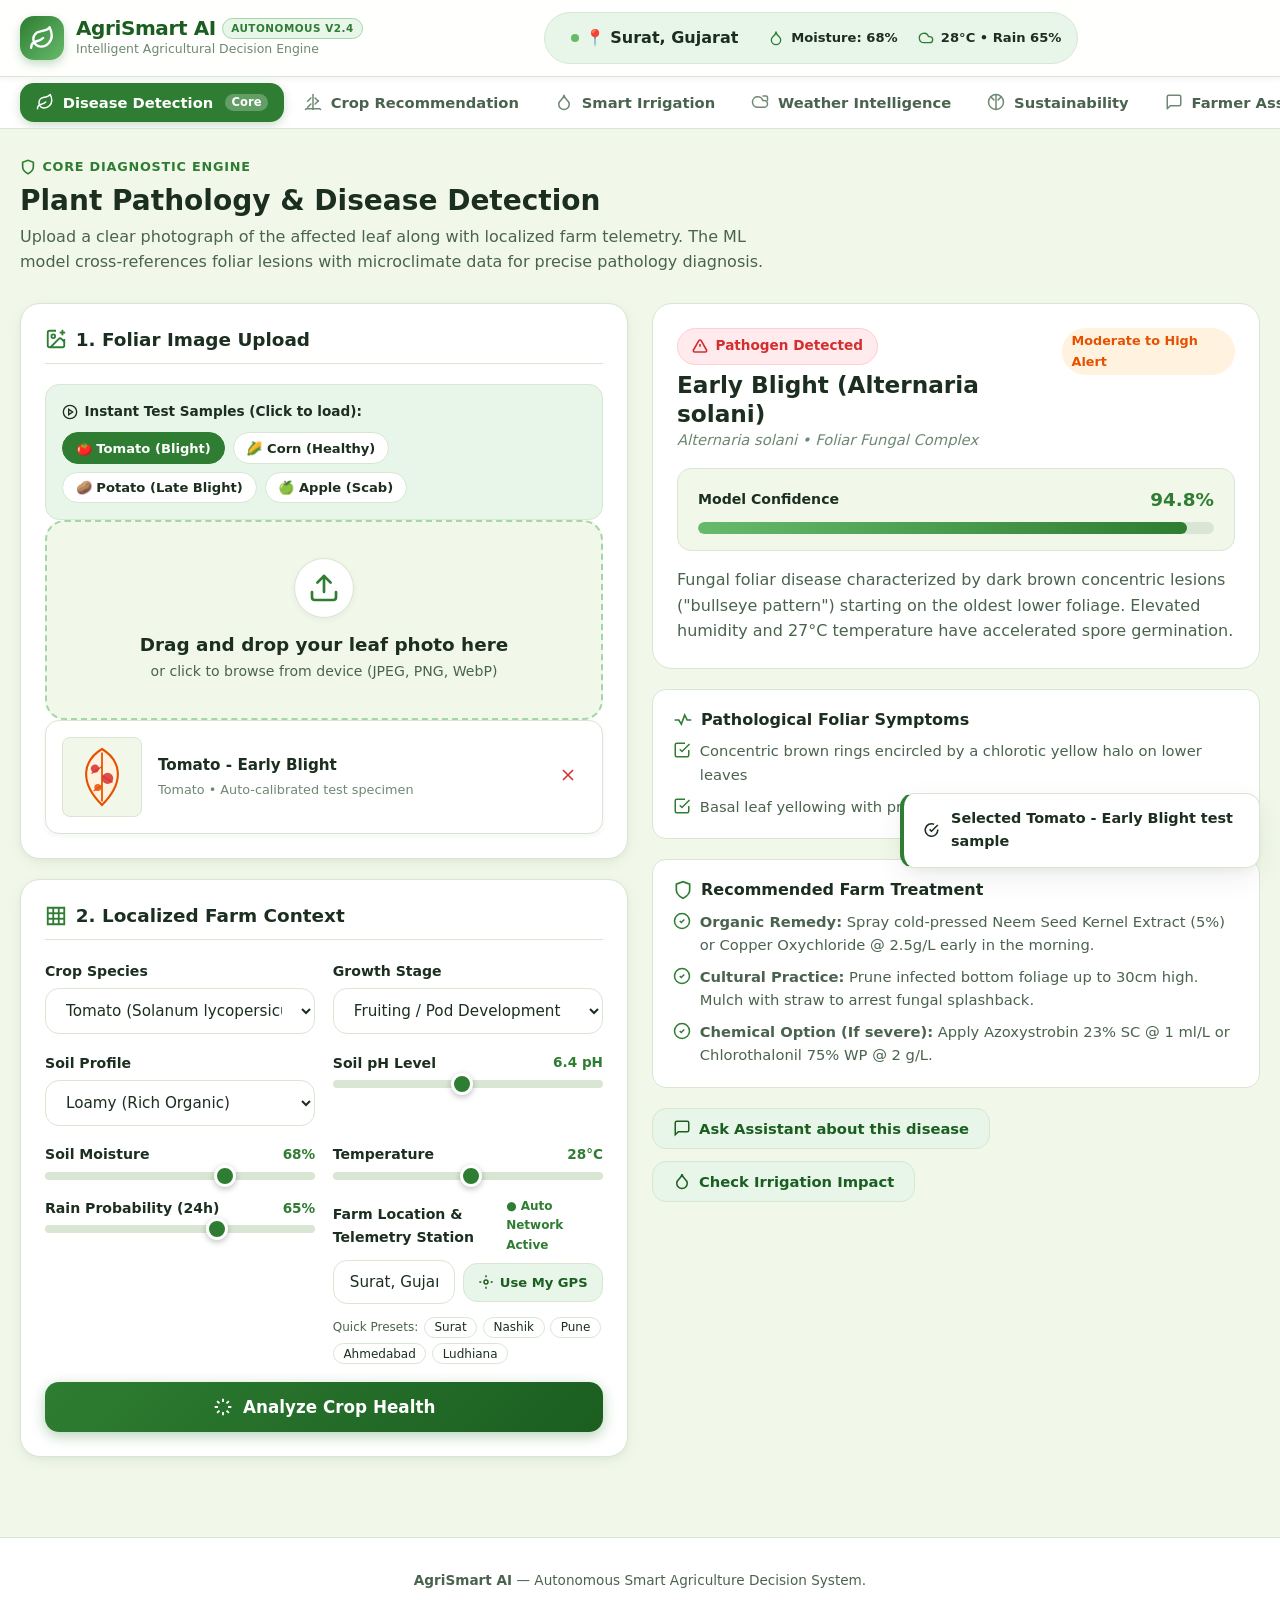
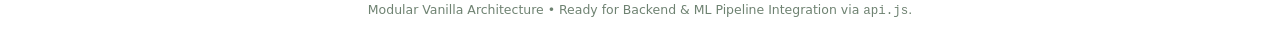
==== frontend/index.html @ e2f0613b "feat: connect frontend with live FastAPI backend and add GPS location tracking" ====
<!DOCTYPE html>
<html lang="en">
<head>
  <meta charset="UTF-8">
  <meta name="viewport" content="width=device-width, initial-scale=1.0">
  <title>AgriSmart AI — Intelligent Autonomous Farming Advisor</title>
  <meta name="description" content="AgriSmart AI empowers farmers with ML-driven plant disease diagnosis, smart irrigation scheduling, crop recommendation, weather intelligence, and an autonomous agricultural advisor.">
  <link rel="stylesheet" href="css/styles.css">
</head>
<body>

  <!-- ================= App Header ================= -->
  <header class="app-header" role="banner">
    <div class="header-container">
      <a href="#section-disease" class="brand-area" id="brandHomeLink" aria-label="AgriSmart AI Home">
        <div class="brand-logo-wrap" aria-hidden="true">
          <!-- Leaf / Sprout Icon -->
          <svg viewBox="0 0 24 24" fill="none" stroke="currentColor" stroke-width="2.2" stroke-linecap="round" stroke-linejoin="round">
            <path d="M11 20A7 7 0 0 1 9.8 6.1C15.5 5 17 4.48 19 2c1 2 2 4.18 2 8 0 5.5-4.78 10-10 10Z"/>
            <path d="M2 21c0-3 1.85-5.36 5.08-6C9.5 14.52 12 13 13 12"/>
          </svg>
        </div>
        <div class="brand-text">
          <h1>AgriSmart AI <span class="brand-badge">Autonomous v2.4</span></h1>
          <p class="brand-tagline">Intelligent Agricultural Decision Engine</p>
        </div>
      </a>

      <!-- Live Field Telemetry Capsule -->
      <div class="header-telemetry" aria-label="Field Telemetry Status">
        <button type="button" class="telemetry-item" id="headerLocationBtn" style="background: none; border: none; font: inherit; color: inherit; cursor: pointer; display: flex; align-items: center; gap: 0.4rem; padding: 0.35rem 0.6rem; border-radius: 9999px; transition: background 150ms ease;" title="Click to auto-detect GPS or refresh location">
          <span class="pulse-dot" aria-hidden="true"></span>
          <span>📍 <strong id="headerLocationText">Detecting Location...</strong></span>
        </button>
        <div class="telemetry-item">
          <svg viewBox="0 0 24 24" fill="none" stroke="currentColor" stroke-width="2" stroke-linecap="round" stroke-linejoin="round" aria-hidden="true">
            <path d="M12 22a7 7 0 0 0 7-7c0-2-1-3.9-3-5.5s-3.5-4-4-6.5c-.5 2.5-2 4.9-4 6.5C6 11.1 5 13 5 15a7 7 0 0 0 7 7z"/>
          </svg>
          <span id="headerMoistureVal">Moisture: <strong>42%</strong></span>
        </div>
        <div class="telemetry-item">
          <svg viewBox="0 0 24 24" fill="none" stroke="currentColor" stroke-width="2" stroke-linecap="round" stroke-linejoin="round" aria-hidden="true">
            <path d="M17.5 19H9a7 7 0 1 1 6.71-9h1.79a4.5 4.5 0 1 1 0 9Z"/>
          </svg>
          <span id="headerWeatherVal">--°C • Rain --%</span>
        </div>
      </div>

      <div class="header-controls">
        <button type="button" class="nav-toggle-btn" id="navToggleBtn" aria-label="Toggle Navigation Menu" aria-expanded="false">
          <svg viewBox="0 0 24 24" fill="none" stroke="currentColor" stroke-width="2.2" stroke-linecap="round" stroke-linejoin="round" width="24" height="24">
            <line x1="4" x2="20" y1="12" y2="12"/>
            <line x1="4" x2="20" y1="6" y2="6"/>
            <line x1="4" x2="20" y1="18" y2="18"/>
          </svg>
        </button>
      </div>
    </div>
  </header>

  <!-- ================= Primary Navigation Bar (All 7 Sections) ================= -->
  <nav class="nav-wrapper" role="navigation" aria-label="Main Agriculture Navigation">
    <div class="nav-container">
      <ul class="nav-list" role="tablist" id="mainNavList">
        
        <!-- 1. Disease Detection (Core) -->
        <li class="nav-item" role="presentation">
          <button class="nav-btn active" role="tab" aria-selected="true" aria-controls="section-disease" id="tab-disease" data-section="section-disease">
            <svg viewBox="0 0 24 24" fill="none" stroke="currentColor" stroke-width="2" stroke-linecap="round" stroke-linejoin="round" aria-hidden="true">
              <path d="M11 20A7 7 0 0 1 9.8 6.1C15.5 5 17 4.48 19 2c1 2 2 4.18 2 8 0 5.5-4.78 10-10 10Z"/>
              <path d="M2 21c0-3 1.85-5.36 5.08-6C9.5 14.52 12 13 13 12"/>
            </svg>
            <span>Disease Detection</span>
            <span class="nav-badge">Core</span>
          </button>
        </li>

        <!-- 2. Crop Recommendation (Bonus A) -->
        <li class="nav-item" role="presentation">
          <button class="nav-btn" role="tab" aria-selected="false" aria-controls="section-crop" id="tab-crop" data-section="section-crop">
            <svg viewBox="0 0 24 24" fill="none" stroke="currentColor" stroke-width="2" stroke-linecap="round" stroke-linejoin="round" aria-hidden="true">
              <path d="m2 22 1-1h18l1 1"/>
              <path d="M12 2v20"/>
              <path d="m4.93 10.93 4.24-4.24"/>
              <path d="m14.83 6.69 4.24 4.24"/>
              <path d="m14.83 14.69 4.24-4.24"/>
              <path d="m4.93 18.93 4.24-4.24"/>
            </svg>
            <span>Crop Recommendation</span>
          </button>
        </li>

        <!-- 3. Smart Irrigation (Bonus B) -->
        <li class="nav-item" role="presentation">
          <button class="nav-btn" role="tab" aria-selected="false" aria-controls="section-irrigation" id="tab-irrigation" data-section="section-irrigation">
            <svg viewBox="0 0 24 24" fill="none" stroke="currentColor" stroke-width="2" stroke-linecap="round" stroke-linejoin="round" aria-hidden="true">
              <path d="M12 22a7 7 0 0 0 7-7c0-2-1-3.9-3-5.5s-3.5-4-4-6.5c-.5 2.5-2 4.9-4 6.5C6 11.1 5 13 5 15a7 7 0 0 0 7 7z"/>
            </svg>
            <span>Smart Irrigation</span>
          </button>
        </li>

        <!-- 4. Weather Intelligence (Bonus C) -->
        <li class="nav-item" role="presentation">
          <button class="nav-btn" role="tab" aria-selected="false" aria-controls="section-weather" id="tab-weather" data-section="section-weather">
            <svg viewBox="0 0 24 24" fill="none" stroke="currentColor" stroke-width="2" stroke-linecap="round" stroke-linejoin="round" aria-hidden="true">
              <path d="M17.5 19H9a7 7 0 1 1 6.71-9h1.79a4.5 4.5 0 1 1 0 9Z"/>
              <path d="M22 10V6a2 2 0 0 0-2-2h-4"/>
            </svg>
            <span>Weather Intelligence</span>
          </button>
        </li>

        <!-- 5. Sustainability Score (Bonus D) -->
        <li class="nav-item" role="presentation">
          <button class="nav-btn" role="tab" aria-selected="false" aria-controls="section-sustainability" id="tab-sustainability" data-section="section-sustainability">
            <svg viewBox="0 0 24 24" fill="none" stroke="currentColor" stroke-width="2" stroke-linecap="round" stroke-linejoin="round" aria-hidden="true">
              <circle cx="12" cy="12" r="10"/>
              <path d="m4.93 4.93 4.24 4.24"/>
              <path d="m14.83 9.17 4.24-4.24"/>
              <path d="M12 2v20"/>
            </svg>
            <span>Sustainability</span>
          </button>
        </li>

        <!-- 6. Farmer Assistant (Bonus E) -->
        <li class="nav-item" role="presentation">
          <button class="nav-btn" role="tab" aria-selected="false" aria-controls="section-assistant" id="tab-assistant" data-section="section-assistant">
            <svg viewBox="0 0 24 24" fill="none" stroke="currentColor" stroke-width="2" stroke-linecap="round" stroke-linejoin="round" aria-hidden="true">
              <path d="M21 15a2 2 0 0 1-2 2H7l-4 4V5a2 2 0 0 1 2-2h14a2 2 0 0 1 2 2z"/>
            </svg>
            <span>Farmer Assistant</span>
          </button>
        </li>

        <!-- 7. Agentic Advisor Feed (Bonus G) -->
        <li class="nav-item" role="presentation">
          <button class="nav-btn" role="tab" aria-selected="false" aria-controls="section-agentic" id="tab-agentic" data-section="section-agentic">
            <svg viewBox="0 0 24 24" fill="none" stroke="currentColor" stroke-width="2" stroke-linecap="round" stroke-linejoin="round" aria-hidden="true">
              <path d="M12 8V4H8"/>
              <rect width="16" height="12" x="4" y="8" rx="2"/>
              <path d="M2 14h2"/>
              <path d="M20 14h2"/>
              <path d="M15 13v2"/>
              <path d="M9 13v2"/>
            </svg>
            <span>Agentic Feed</span>
            <span class="nav-badge" id="agenticUnreadBadge">4</span>
          </button>
        </li>

      </ul>
    </div>
  </nav>

  <!-- ================= Main Application Body ================= -->
  <main class="main-content" id="mainContent" role="main">

    <!-- =======================================================
         SECTION 1: Home / Upload (Core Disease Detection)
         ======================================================= -->
    <section class="app-section active" id="section-disease" role="tabpanel" aria-labelledby="tab-disease">
      
      <div class="section-header">
        <div class="section-title-wrap">
          <div class="section-eyebrow">
            <svg viewBox="0 0 24 24" fill="none" stroke="currentColor" stroke-width="2.5" width="16" height="16" aria-hidden="true">
              <path d="M12 22s8-4 8-10V5l-8-3-8 3v7c0 6 8 10 8 10z"/>
            </svg>
            <span>Core Diagnostic Engine</span>
          </div>
          <h2 class="section-title">Plant Pathology & Disease Detection</h2>
          <p class="section-desc">Upload a clear photograph of the affected leaf along with localized farm telemetry. The ML model cross-references foliar lesions with microclimate data for precise pathology diagnosis.</p>
        </div>
      </div>

      <div class="grid-2col">
        
        <!-- Left Column: Image Upload & Presets -->
        <div class="upload-container">
          <div class="card">
            <div class="card-title-bar">
              <h3>
                <svg viewBox="0 0 24 24" fill="none" stroke="currentColor" stroke-width="2" aria-hidden="true">
                  <path d="M21 12v7a2 2 0 0 1-2 2H5a2 2 0 0 1-2-2V5a2 2 0 0 1 2-2h7"/>
                  <line x1="16" x2="22" y1="5" y2="5"/>
                  <line x1="19" x2="19" y1="2" y2="8"/>
                  <circle cx="9" cy="9" r="2"/>
                  <path d="m21 15-3.086-3.086a2 2 0 0 0-2.828 0L6 21"/>
                </svg>
                <span>1. Foliar Image Upload</span>
              </h3>
            </div>

            <!-- Quick Test Samples Bar -->
            <div class="sample-presets-bar">
              <div class="sample-presets-title">
                <svg viewBox="0 0 24 24" fill="none" stroke="currentColor" stroke-width="2" width="16" height="16" aria-hidden="true">
                  <circle cx="12" cy="12" r="10"/>
                  <polygon points="10 8 16 12 10 16 10 8"/>
                </svg>
                <span>Instant Test Samples (Click to load):</span>
              </div>
              <div class="sample-chips-wrap" id="samplePresetsContainer">
                <button type="button" class="sample-chip" data-preset="tomato_blight">
                  <span>🍅 Tomato (Blight)</span>
                </button>
                <button type="button" class="sample-chip" data-preset="corn_healthy">
                  <span>🌽 Corn (Healthy)</span>
                </button>
                <button type="button" class="sample-chip" data-preset="potato_blight">
                  <span>🥔 Potato (Late Blight)</span>
                </button>
                <button type="button" class="sample-chip" data-preset="apple_scab">
                  <span>🍏 Apple (Scab)</span>
                </button>
              </div>
            </div>

            <!-- Drag & Drop Zone -->
            <div class="dropzone" id="leafDropzone" tabindex="0" role="button" aria-label="Drop leaf photo or click to browse files">
              <input type="file" id="leafFileInput" class="file-hidden-input" accept="image/*" aria-label="Upload leaf image">
              <div class="dropzone-inner">
                <div class="dropzone-icon" aria-hidden="true">
                  <svg viewBox="0 0 24 24" fill="none" stroke="currentColor" stroke-width="2" stroke-linecap="round" stroke-linejoin="round">
                    <path d="M21 15v4a2 2 0 0 1-2 2H5a2 2 0 0 1-2-2v-4"/>
                    <polyline points="17 8 12 3 7 8"/>
                    <line x1="12" x2="12" y1="3" y2="15"/>
                  </svg>
                </div>
                <div>
                  <div class="dropzone-title">Drag and drop your leaf photo here</div>
                  <div class="dropzone-subtitle">or click to browse from device (JPEG, PNG, WebP)</div>
                </div>
              </div>
            </div>

            <!-- Image Preview Box -->
            <div class="preview-card" id="imagePreviewCard" aria-live="polite">
              <div class="preview-thumbnail-wrap" id="previewThumbnailWrap">
                <!-- Injected img or SVG thumbnail -->
              </div>
              <div class="preview-info">
                <div class="preview-filename" id="previewFilename">sample_leaf.jpg</div>
                <div class="preview-meta" id="previewMeta">Selected sample • Ready to analyze</div>
              </div>
              <button type="button" class="preview-remove-btn" id="previewRemoveBtn" aria-label="Remove image">
                <svg viewBox="0 0 24 24" fill="none" stroke="currentColor" stroke-width="2" width="20" height="20">
                  <line x1="18" y1="6" x2="6" y2="18"/>
                  <line x1="6" y1="6" x2="18" y2="18"/>
                </svg>
              </button>
            </div>

          </div>

          <!-- Farm Context Form Card -->
          <div class="card">
            <div class="card-title-bar">
              <h3>
                <svg viewBox="0 0 24 24" fill="none" stroke="currentColor" stroke-width="2" aria-hidden="true">
                  <path d="M3 3h18v18H3z"/>
                  <path d="M21 9H3"/>
                  <path d="M21 15H3"/>
                  <path d="M9 3v18"/>
                  <path d="M15 3v18"/>
                </svg>
                <span>2. Localized Farm Context</span>
              </h3>
            </div>

            <form id="farmContextForm" class="form-grid" novalidate>
              
              <!-- Crop Type -->
              <div class="form-group">
                <label for="cropTypeSelect" class="form-label">Crop Species</label>
                <select id="cropTypeSelect" class="form-select" required>
                  <option value="Tomato" selected>Tomato (Solanum lycopersicum)</option>
                  <option value="Potato">Potato (Solanum tuberosum)</option>
                  <option value="Corn">Corn / Maize (Zea mays)</option>
                  <option value="Wheat">Wheat (Triticum aestivum)</option>
                  <option value="Rice">Paddy Rice (Oryza sativa)</option>
                  <option value="Apple">Apple (Malus domestica)</option>
                </select>
              </div>

              <!-- Growth Stage -->
              <div class="form-group">
                <label for="growthStageSelect" class="form-label">Growth Stage</label>
                <select id="growthStageSelect" class="form-select">
                  <option value="Seedling">Seedling / Germination</option>
                  <option value="Vegetative">Vegetative Canopy Growth</option>
                  <option value="Flowering">Flowering / Blossom</option>
                  <option value="Fruiting" selected>Fruiting / Pod Development</option>
                  <option value="Mature">Maturity / Pre-Harvest</option>
                </select>
              </div>

              <!-- Soil Type -->
              <div class="form-group">
                <label for="soilTypeSelect" class="form-label">Soil Profile</label>
                <select id="soilTypeSelect" class="form-select">
                  <option value="Loamy" selected>Loamy (Rich Organic)</option>
                  <option value="Clay Loam">Clay Loam (High Moisture)</option>
                  <option value="Black Cotton">Black Cotton Soil (Vertisol)</option>
                  <option value="Sandy Loam">Sandy Loam (Quick Draining)</option>
                </select>
              </div>

              <!-- Soil pH -->
              <div class="form-group">
                <label for="phInput" class="form-label">
                  <span>Soil pH Level</span>
                  <span class="form-label-val" id="phDisplay">6.4 pH</span>
                </label>
                <input type="range" id="phInput" class="form-range" min="4.5" max="8.5" step="0.1" value="6.4" aria-valuemin="4.5" aria-valuemax="8.5" aria-valuenow="6.4">
              </div>

              <!-- Soil Moisture % -->
              <div class="form-group">
                <label for="moistureInput" class="form-label">
                  <span>Soil Moisture</span>
                  <span class="form-label-val" id="moistureDisplay">68%</span>
                </label>
                <input type="range" id="moistureInput" class="form-range" min="10" max="95" step="1" value="68" aria-valuemin="10" aria-valuemax="95" aria-valuenow="68">
              </div>

              <!-- Ambient Temperature -->
              <div class="form-group">
                <label for="tempInput" class="form-label">
                  <span>Temperature</span>
                  <span class="form-label-val" id="tempDisplay">27°C</span>
                </label>
                <input type="range" id="tempInput" class="form-range" min="10" max="45" step="1" value="27" aria-valuemin="10" aria-valuemax="45" aria-valuenow="27">
              </div>

              <!-- Rain Probability -->
              <div class="form-group">
                <label for="rainProbInput" class="form-label">
                  <span>Rain Probability (24h)</span>
                  <span class="form-label-val" id="rainProbDisplay">65%</span>
                </label>
                <input type="range" id="rainProbInput" class="form-range" min="0" max="100" step="5" value="65" aria-valuemin="0" aria-valuemax="100" aria-valuenow="65">
              </div>

              <!-- Farm Location with GPS Button & Suggestions -->
              <div class="form-group">
                <label for="locationInput" class="form-label" style="display: flex; justify-content: space-between; align-items: center;">
                  <span>Farm Location & Telemetry Station</span>
                  <span class="location-status-badge" id="locationStatusBadge" style="font-size: 0.75rem; color: #2E7D32; font-weight: 700;">● Live GPS Auto-Tracking</span>
                </label>
                <div style="display: flex; gap: 0.5rem; align-items: center;">
                  <div style="position: relative; flex: 1;">
                    <input type="text" id="locationInput" class="form-input" value="Detecting location..." placeholder="Enter city, district or coordinates (Press Enter)">
                  </div>
                  <button type="button" id="detectGpsBtn" class="btn-secondary" style="padding: 0.65rem 0.9rem; white-space: nowrap; font-size: 0.82rem; display: inline-flex; align-items: center; gap: 0.35rem;" title="Detect Current GPS Location">
                    <svg viewBox="0 0 24 24" fill="none" stroke="currentColor" stroke-width="2.2" width="16" height="16" aria-hidden="true">
                      <circle cx="12" cy="12" r="3"/>
                      <path d="M12 2v3m0 14v3M2 12h3m14 0h3"/>
                    </svg>
                    <span>Use My GPS</span>
                  </button>
                </div>
                <div style="display: flex; gap: 0.35rem; margin-top: 0.45rem; flex-wrap: wrap; font-size: 0.75rem; color: var(--color-text-muted); align-items: center;">
                  <span>Quick Presets:</span>
                  <button type="button" class="loc-preset-chip" data-loc="Surat, Gujarat" style="background: var(--color-surface); border: 1px solid var(--color-border); border-radius: 9999px; padding: 0.15rem 0.6rem; font-size: 0.75rem; cursor: pointer; color: var(--color-text-main);">Surat</button>
                  <button type="button" class="loc-preset-chip" data-loc="Nashik, Maharashtra" style="background: var(--color-surface); border: 1px solid var(--color-border); border-radius: 9999px; padding: 0.15rem 0.6rem; font-size: 0.75rem; cursor: pointer; color: var(--color-text-main);">Nashik</button>
                  <button type="button" class="loc-preset-chip" data-loc="Pune, Maharashtra" style="background: var(--color-surface); border: 1px solid var(--color-border); border-radius: 9999px; padding: 0.15rem 0.6rem; font-size: 0.75rem; cursor: pointer; color: var(--color-text-main);">Pune</button>
                  <button type="button" class="loc-preset-chip" data-loc="Ahmedabad, Gujarat" style="background: var(--color-surface); border: 1px solid var(--color-border); border-radius: 9999px; padding: 0.15rem 0.6rem; font-size: 0.75rem; cursor: pointer; color: var(--color-text-main);">Ahmedabad</button>
                  <button type="button" class="loc-preset-chip" data-loc="Ludhiana, Punjab" style="background: var(--color-surface); border: 1px solid var(--color-border); border-radius: 9999px; padding: 0.15rem 0.6rem; font-size: 0.75rem; cursor: pointer; color: var(--color-text-main);">Ludhiana</button>
                </div>
              </div>

              <!-- Submit Button -->
              <div class="form-group full-width">
                <button type="submit" id="analyzeBtn" class="btn-primary">
                  <svg viewBox="0 0 24 24" fill="none" stroke="currentColor" stroke-width="2.2" width="20" height="20" aria-hidden="true">
                    <path d="M12 2v4M12 18v4M4.93 4.93l2.83 2.83M16.24 16.24l2.83 2.83M2 12h4M18 12h4M4.93 19.07l2.83-2.83M16.24 7.76l2.83-2.83"/>
                  </svg>
                  <span id="analyzeBtnText">Analyze Crop Health</span>
                </button>
              </div>

            </form>
          </div>

        </div>

        <!-- Right Column: Results & Actionable Advice -->
        <div class="result-container" id="resultsContainer" style="position: relative;">
          
          <!-- Loading Overlay -->
          <div class="loading-overlay" id="diseaseLoadingOverlay" aria-live="assertive">
            <div class="spinner"></div>
            <div class="spinner-text">Analyzing foliar symptoms & farm telemetry...</div>
          </div>

          <!-- Result Header Card -->
          <div class="result-header-card" id="resultHeaderCard">
            <div class="result-header-top">
              <div>
                <span class="result-status-badge diseased" id="resStatusBadge">
                  <svg viewBox="0 0 24 24" fill="none" stroke="currentColor" stroke-width="2.5" width="16" height="16" aria-hidden="true">
                    <path d="m21.73 18-8-14a2 2 0 0 0-3.48 0l-8 14A2 2 0 0 0 4 21h16a2 2 0 0 0 1.73-3Z"/>
                    <line x1="12" y1="9" x2="12" y2="13"/>
                    <line x1="12" y1="17" x2="12.01" y2="17"/>
                  </svg>
                  <span id="resStatusText">Pathogen Detected</span>
                </span>
                <h3 class="result-disease-name" id="resDiseaseName">Early Blight (Alternaria solani)</h3>
                <div class="result-scientific-name" id="resScientificName">Alternaria solani • Foliar Fungal Complex</div>
              </div>
              <span class="severity-tag" id="resSeverityTag">Moderate to High Alert</span>
            </div>

            <!-- Confidence Bar -->
            <div class="confidence-box">
              <div class="confidence-label-row">
                <span>Model Confidence</span>
                <span class="confidence-val" id="resConfidenceVal">94.8%</span>
              </div>
              <div class="confidence-track">
                <div class="confidence-fill" id="resConfidenceBar" style="width: 94.8%;"></div>
              </div>
            </div>

            <p id="resSummaryText">Fungal foliar disease characterized by dark brown concentric lesions ("bullseye pattern") starting on the oldest lower foliage. Elevated humidity and 27°C temperature have accelerated spore germination.</p>
          </div>

          <!-- Symptoms Observed -->
          <div class="advisory-block">
            <h4 class="advisory-block-title">
              <svg viewBox="0 0 24 24" fill="none" stroke="currentColor" stroke-width="2" width="20" height="20" aria-hidden="true">
                <path d="M2 12h5l3 5 4-11 3 6h5"/>
              </svg>
              <span>Pathological Foliar Symptoms</span>
            </h4>
            <ul class="advisory-list" id="resSymptomsList">
              <li>
                <svg viewBox="0 0 24 24" fill="none" stroke="currentColor" stroke-width="2" aria-hidden="true"><polyline points="9 11 12 14 22 4"/><path d="M21 12v7a2 2 0 0 1-2 2H5a2 2 0 0 1-2-2V5a2 2 0 0 1 2-2h11"/></svg>
                <span>Concentric brown rings encircled by a chlorotic yellow halo on lower leaves</span>
              </li>
              <li>
                <svg viewBox="0 0 24 24" fill="none" stroke="currentColor" stroke-width="2" aria-hidden="true"><polyline points="9 11 12 14 22 4"/><path d="M21 12v7a2 2 0 0 1-2 2H5a2 2 0 0 1-2-2V5a2 2 0 0 1 2-2h11"/></svg>
                <span>Basal leaf yellowing with progressive upward defoliation</span>
              </li>
            </ul>
          </div>

          <!-- Immediate Actionable Precautions & Treatment -->
          <div class="advisory-block">
            <h4 class="advisory-block-title">
              <svg viewBox="0 0 24 24" fill="none" stroke="currentColor" stroke-width="2" width="20" height="20" aria-hidden="true">
                <path d="M12 22s8-4 8-10V5l-8-3-8 3v7c0 6 8 10 8 10z"/>
              </svg>
              <span>Recommended Farm Treatment</span>
            </h4>
            <ul class="advisory-list" id="resPrecautionsList">
              <li>
                <svg viewBox="0 0 24 24" fill="none" stroke="currentColor" stroke-width="2" aria-hidden="true"><circle cx="12" cy="12" r="10"/><path d="m9 12 2 2 4-4"/></svg>
                <span id="resOrganicAdvice"><strong>Organic Remedy:</strong> Spray cold-pressed Neem Seed Kernel Extract (5%) or Copper Oxychloride @ 2.5g/L early in the morning.</span>
              </li>
              <li>
                <svg viewBox="0 0 24 24" fill="none" stroke="currentColor" stroke-width="2" aria-hidden="true"><circle cx="12" cy="12" r="10"/><path d="m9 12 2 2 4-4"/></svg>
                <span id="resCulturalAdvice"><strong>Cultural Practice:</strong> Prune infected bottom foliage up to 30cm high. Mulch with straw to arrest fungal splashback.</span>
              </li>
              <li>
                <svg viewBox="0 0 24 24" fill="none" stroke="currentColor" stroke-width="2" aria-hidden="true"><circle cx="12" cy="12" r="10"/><path d="m9 12 2 2 4-4"/></svg>
                <span id="resChemicalAdvice"><strong>Chemical Option (If severe):</strong> Apply Azoxystrobin 23% SC @ 1 ml/L or Chlorothalonil 75% WP @ 2 g/L.</span>
              </li>
            </ul>
          </div>

          <!-- Quick Action Buttons -->
          <div style="display: flex; gap: 0.75rem; flex-wrap: wrap;">
            <button type="button" class="btn-secondary" id="askAssistantAboutDiseaseBtn">
              <svg viewBox="0 0 24 24" fill="none" stroke="currentColor" stroke-width="2" width="18" height="18" aria-hidden="true">
                <path d="M21 15a2 2 0 0 1-2 2H7l-4 4V5a2 2 0 0 1 2-2h14a2 2 0 0 1 2 2z"/>
              </svg>
              <span>Ask Assistant about this disease</span>
            </button>
            <button type="button" class="btn-secondary" id="checkIrrigationFromDiseaseBtn">
              <svg viewBox="0 0 24 24" fill="none" stroke="currentColor" stroke-width="2" width="18" height="18" aria-hidden="true">
                <path d="M12 22a7 7 0 0 0 7-7c0-2-1-3.9-3-5.5s-3.5-4-4-6.5c-.5 2.5-2 4.9-4 6.5C6 11.1 5 13 5 15a7 7 0 0 0 7 7z"/>
              </svg>
              <span>Check Irrigation Impact</span>
            </button>
          </div>

        </div>

      </div>

    </section>

    <!-- =======================================================
         SECTION 2: Crop Recommendation (Bonus A)
         ======================================================= -->
    <section class="app-section" id="section-crop" role="tabpanel" aria-labelledby="tab-crop">
      
      <div class="section-header">
        <div class="section-title-wrap">
          <div class="section-eyebrow">
            <svg viewBox="0 0 24 24" fill="none" stroke="currentColor" stroke-width="2" width="16" height="16" aria-hidden="true">
              <path d="M12 2v20M17 5H9.5a3.5 3.5 0 0 0 0 7h5a3.5 3.5 0 0 1 0 7H6"/>
            </svg>
            <span>Intelligent Agronomic Matching</span>
          </div>
          <h2 class="section-title">Crop Recommendation Engine</h2>
          <p class="section-desc">Based on your evaluated soil pH, moisture profile, and seasonal temperature regime, here are the highest-suitability crops ranked for yield potential and market resilience.</p>
        </div>
        <button type="button" class="btn-secondary" id="refreshCropRecsBtn">
          <svg viewBox="0 0 24 24" fill="none" stroke="currentColor" stroke-width="2" width="18" height="18" aria-hidden="true">
            <path d="M3 12a9 9 0 0 1 9-9 9.75 9.75 0 0 1 6.74 2.74L21 8"/>
            <path d="M21 3v5h-5"/>
            <path d="M21 12a9 9 0 0 1-9 9 9.75 9.75 0 0 1-6.74-2.74L3 16"/>
            <path d="M8 16H3v5"/>
          </svg>
          <span>Re-compute Recommendations</span>
        </button>
      </div>

      <!-- Current Input Parameters Summary Pill -->
      <div class="card" style="margin-bottom: 1.5rem; padding: 1rem 1.25rem;">
        <div style="display: flex; flex-wrap: wrap; align-items: center; justify-content: space-between; gap: 0.75rem;">
          <div style="font-size: 0.9rem; color: var(--color-text-main);">
            Evaluating for: <strong id="cropRecSoilSummary">Loamy Soil • pH 6.4 • Moisture 68% • 27°C</strong>
          </div>
          <span class="brand-badge">Optimal Season: Rabi / Winter Cropping</span>
        </div>
      </div>

      <!-- Ranked Crops Container -->
      <div class="grid-2col" id="cropRecommendationsList">
        <!-- Injected via JavaScript -->
      </div>

    </section>

    <!-- =======================================================
         SECTION 3: Smart Irrigation (Bonus B)
         ======================================================= -->
    <section class="app-section" id="section-irrigation" role="tabpanel" aria-labelledby="tab-irrigation">
      
      <div class="section-header">
        <div class="section-title-wrap">
          <div class="section-eyebrow">
            <svg viewBox="0 0 24 24" fill="none" stroke="currentColor" stroke-width="2" width="16" height="16" aria-hidden="true">
              <path d="M12 22a7 7 0 0 0 7-7c0-2-1-3.9-3-5.5s-3.5-4-4-6.5c-.5 2.5-2 4.9-4 6.5C6 11.1 5 13 5 15a7 7 0 0 0 7 7z"/>
            </svg>
            <span>Precision Water Resource Management</span>
          </div>
          <h2 class="section-title">Smart Irrigation Advisory</h2>
          <p class="section-desc">Real-time water scheduling that balances root zone tensiometer readings with hyper-local rainfall probabilities to avoid root anoxia and conserve water.</p>
        </div>
      </div>

      <!-- Irrigation Hero Decision Banner -->
      <div class="irrigation-decision-hero delay" id="irrigationDecisionHero" style="margin-bottom: 1.5rem;">
        <div class="irrigation-hero-header">
          <div class="irrigation-icon-circle" aria-hidden="true">
            <svg viewBox="0 0 24 24" fill="none" stroke="currentColor" stroke-width="2.5">
              <path d="M17.5 19H9a7 7 0 1 1 6.71-9h1.79a4.5 4.5 0 1 1 0 9Z"/>
              <path d="M8 19v2M12 19v2M16 19v2"/>
            </svg>
          </div>
          <div>
            <div style="font-size: 0.85rem; font-weight: 700; text-transform: uppercase; letter-spacing: 0.05em; color: var(--color-warning);">Current System Decision</div>
            <div class="irrigation-decision-title" id="irrigationDecisionTitle">NO — Irrigation Delay Advised</div>
          </div>
        </div>
        <p class="irrigation-reasoning-text" id="irrigationReasoningText">
          Soil moisture currently stands at <strong>68%</strong> (comfortably above the 35% wilting threshold). Rainfall probability is <strong>65%</strong> with 18mm projected within the next 24 hours. Irrigating now will waste approximately 16,500 Liters of water and increase pathogen vulnerability.
        </p>
      </div>

      <!-- Telemetry Stats Grid -->
      <div class="grid-4col" style="margin-bottom: 1.5rem;">
        <div class="stat-box">
          <span class="stat-box-label">Current Soil Moisture</span>
          <span class="stat-box-val" id="irrStatMoisture">68%</span>
          <span class="stat-box-sub">Critical threshold: 35%</span>
        </div>
        <div class="stat-box">
          <span class="stat-box-label">24h Rain Outlook</span>
          <span class="stat-box-val" id="irrStatRain">65%</span>
          <span class="stat-box-sub">18 mm precipitation expected</span>
        </div>
        <div class="stat-box">
          <span class="stat-box-label">Evapotranspiration</span>
          <span class="stat-box-val">3.6 mm/d</span>
          <span class="stat-box-sub">Moderate solar vaporisation</span>
        </div>
        <div class="stat-box">
          <span class="stat-box-label">Estimated Water Saved</span>
          <span class="stat-box-val" style="color: var(--color-primary);">16,500 L</span>
          <span class="stat-box-sub">Per Acre by pausing drip run</span>
        </div>
      </div>

      <!-- Schedule & Automation Card -->
      <div class="grid-2col">
        <div class="card">
          <div class="card-title-bar">
            <h3>
              <svg viewBox="0 0 24 24" fill="none" stroke="currentColor" stroke-width="2" aria-hidden="true">
                <circle cx="12" cy="12" r="10"/>
                <polyline points="12 6 12 12 16 14"/>
              </svg>
              <span>Automated Schedule Plan</span>
            </h3>
          </div>
          <div style="display: flex; flex-direction: column; gap: 0.85rem;">
            <div style="display: flex; justify-content: space-between; padding-bottom: 0.5rem; border-bottom: 1px solid var(--color-border);">
              <span style="color: var(--color-text-muted);">Next Suggested Run:</span>
              <strong id="irrNextWindow">Tomorrow, 8:00 AM (Post-Rain)</strong>
            </div>
            <div style="display: flex; justify-content: space-between; padding-bottom: 0.5rem; border-bottom: 1px solid var(--color-border);">
              <span style="color: var(--color-text-muted);">Recommended Run Time:</span>
              <strong>0 Minutes (Standby Mode)</strong>
            </div>
            <div style="display: flex; justify-content: space-between; padding-bottom: 0.5rem; border-bottom: 1px solid var(--color-border);">
              <span style="color: var(--color-text-muted);">Delivery Mechanism:</span>
              <strong>Drip In-line (Valves #1 & #3)</strong>
            </div>
            <div style="margin-top: 0.5rem;">
              <button type="button" class="btn-primary" id="toggleManualIrrigationBtn" style="width: 100%;">
                <svg viewBox="0 0 24 24" fill="none" stroke="currentColor" stroke-width="2" width="18" height="18" aria-hidden="true">
                  <path d="M5 12h14M12 5l7 7-7 7"/>
                </svg>
                <span>Override & Trigger 15-Min Test Flush</span>
              </button>
            </div>
          </div>
        </div>

        <div class="card">
          <div class="card-title-bar">
            <h3>
              <svg viewBox="0 0 24 24" fill="none" stroke="currentColor" stroke-width="2" aria-hidden="true">
                <path d="M14 9V5a3 3 0 0 0-3-3l-4 9v11h11.28a2 2 0 0 0 2-1.7l1.38-9a2 2 0 0 0-2-2.3zM7 22H4a2 2 0 0 1-2-2v-7a2 2 0 0 1 2-2h3"/>
              </svg>
              <span>Agronomist Water Best Practices</span>
            </h3>
          </div>
          <ul class="advisory-list">
            <li>
              <svg viewBox="0 0 24 24" fill="none" stroke="currentColor" stroke-width="2" aria-hidden="true"><polyline points="9 11 12 14 22 4"/><path d="M21 12v7a2 2 0 0 1-2 2H5a2 2 0 0 1-2-2V5a2 2 0 0 1 2-2h11"/></svg>
              <span>Clear drainage discharge furrows in low-lying sectors before showers begin to prevent waterlogging.</span>
            </li>
            <li>
              <svg viewBox="0 0 24 24" fill="none" stroke="currentColor" stroke-width="2" aria-hidden="true"><polyline points="9 11 12 14 22 4"/><path d="M21 12v7a2 2 0 0 1-2 2H5a2 2 0 0 1-2-2V5a2 2 0 0 1 2-2h11"/></svg>
              <span>When resuming irrigation, schedule runs between 5:00 AM and 7:00 AM to minimize evaporative losses by 18%.</span>
            </li>
            <li>
              <svg viewBox="0 0 24 24" fill="none" stroke="currentColor" stroke-width="2" aria-hidden="true"><polyline points="9 11 12 14 22 4"/><path d="M21 12v7a2 2 0 0 1-2 2H5a2 2 0 0 1-2-2V5a2 2 0 0 1 2-2h11"/></svg>
              <span>Do not inject synthetic nitrogen into drip lines prior to forecasted heavy downpours to prevent fertilizer leaching.</span>
            </li>
          </ul>
        </div>
      </div>

    </section>

    <!-- =======================================================
         SECTION 4: Weather-Based Intelligence (Bonus C)
         ======================================================= -->
    <section class="app-section" id="section-weather" role="tabpanel" aria-labelledby="tab-weather">
      
      <div class="section-header">
        <div class="section-title-wrap">
          <div class="section-eyebrow">
            <svg viewBox="0 0 24 24" fill="none" stroke="currentColor" stroke-width="2" width="16" height="16" aria-hidden="true">
              <path d="M17.5 19H9a7 7 0 1 1 6.71-9h1.79a4.5 4.5 0 1 1 0 9Z"/>
            </svg>
            <span>Microclimate Telemetry & Radar</span>
          </div>
          <h2 class="section-title">Weather-Based Agricultural Intelligence</h2>
          <p class="section-desc">Actionable farming advisories generated from hyper-local atmospheric sensors, barometric trends, and satellite rain projections.</p>
        </div>
      </div>

      <!-- Current Weather Hero Card -->
      <div class="weather-current-card" style="margin-bottom: 1.5rem;">
        <div>
          <div style="font-size: 0.9rem; opacity: 0.9; text-transform: uppercase; letter-spacing: 0.05em;">Current Field Condition</div>
          <div class="weather-temp-huge" id="weatherHeroTemp">28°C</div>
          <p style="font-size: 1.15rem; font-weight: 600; margin-top: 0.25rem;" id="weatherHeroDesc">Partly Cloudy with Approaching Showers</p>
          <p style="font-size: 0.85rem; opacity: 0.9; margin-top: 0.35rem; display: flex; align-items: center; gap: 0.4rem;">
            <span class="pulse-dot" style="width: 8px; height: 8px; background: #66BB6A;" aria-hidden="true"></span>
            <span id="weatherHeroLocation">Station: Detecting Farm Station • Live Telemetry</span>
          </p>
        </div>

        <div style="display: flex; gap: 1.5rem; flex-wrap: wrap;">
          <div style="text-align: center;">
            <div style="font-size: 0.8rem; opacity: 0.8;">Humidity</div>
            <div style="font-size: 1.4rem; font-weight: 800;" id="weatherHeroHumidity">74%</div>
          </div>
          <div style="text-align: center;">
            <div style="font-size: 0.8rem; opacity: 0.8;">Rain Prob (24h)</div>
            <div style="font-size: 1.4rem; font-weight: 800;" id="weatherHeroRain">65%</div>
          </div>
          <div style="text-align: center;">
            <div style="font-size: 0.8rem; opacity: 0.8;">Wind Speed</div>
            <div style="font-size: 1.4rem; font-weight: 800;" id="weatherHeroWind">14 km/h</div>
          </div>
          <div style="text-align: center;">
            <div style="font-size: 0.8rem; opacity: 0.8;">UV Index</div>
            <div style="font-size: 1.4rem; font-weight: 800;">5 (Moderate)</div>
          </div>
        </div>
      </div>

      <!-- Action Recommendation Banners -->
      <div style="margin-bottom: 1.5rem;">
        <h3 style="margin-bottom: 0.85rem; font-size: 1.15rem;">Priority Field Action Banners</h3>
        <div class="weather-action-banners" id="weatherActionBannersContainer">
          <!-- Injected via JavaScript -->
        </div>
      </div>

      <!-- 5-Day Agro Forecast -->
      <div>
        <h3 style="margin-bottom: 0.85rem; font-size: 1.15rem;">5-Day Agricultural Weather Outlook</h3>
        <div class="grid-4col" id="weatherForecastContainer" style="grid-template-columns: repeat(auto-fit, minmax(200px, 1fr));">
          <!-- Injected via JavaScript -->
        </div>
      </div>

    </section>

    <!-- =======================================================
         SECTION 5: Sustainability Score (Bonus D)
         ======================================================= -->
    <section class="app-section" id="section-sustainability" role="tabpanel" aria-labelledby="tab-sustainability">
      
      <div class="section-header">
        <div class="section-title-wrap">
          <div class="section-eyebrow">
            <svg viewBox="0 0 24 24" fill="none" stroke="currentColor" stroke-width="2" width="16" height="16" aria-hidden="true">
              <circle cx="12" cy="12" r="10"/>
              <path d="m4.93 4.93 4.24 4.24"/>
              <path d="m14.83 9.17 4.24-4.24"/>
              <path d="M12 2v20"/>
            </svg>
            <span>Eco-Efficiency & Regeneration</span>
          </div>
          <h2 class="section-title">Farm Sustainability Score</h2>
          <p class="section-desc">Holistic index evaluating water preservation efficiency, organic soil enrichment, carbon footprint, and beneficial biodiversity.</p>
        </div>
      </div>

      <!-- Sustainability Hero Card with Circular Gauge -->
      <div class="card" style="margin-bottom: 1.5rem;">
        <div class="sustainability-hero">
          
          <!-- Circular Gauge -->
          <div class="gauge-wrapper" aria-label="Sustainability Score Gauge: 84 out of 100">
            <svg class="gauge-svg" viewBox="0 0 120 120" aria-hidden="true">
              <circle class="gauge-bg-circle" cx="60" cy="60" r="50"/>
              <circle class="gauge-progress-circle" id="sustainabilityGaugeCircle" cx="60" cy="60" r="50"
                      stroke-dasharray="314.159" stroke-dashoffset="50.2"/>
            </svg>
            <div class="gauge-inner-text">
              <div class="gauge-score-number" id="sustainabilityScoreNum">84</div>
              <div class="gauge-score-label">out of 100</div>
            </div>
          </div>

          <div style="max-width: 600px;">
            <span class="brand-badge" style="margin-bottom: 0.5rem; display: inline-block;">Tier 1: Eco-Certified Leader</span>
            <h3 style="font-size: 1.6rem; color: var(--color-primary-dark); margin-bottom: 0.4rem;">Top 14% Regional Eco-Efficiency</h3>
            <p style="font-size: 1rem; line-height: 1.6;">Your smart irrigation schedule and balanced organic bio-inputs have prevented over <strong>48,000 Litres</strong> of excess groundwater withdrawal this month while increasing soil organic carbon by <strong>0.78%</strong>.</p>
          </div>

        </div>
      </div>

      <!-- 4 Pillar Breakdown Cards -->
      <h3 style="margin-bottom: 0.85rem; font-size: 1.15rem;">Sustainability Pillar Breakdown</h3>
      <div class="grid-4col" id="sustainabilityPillarsContainer" style="margin-bottom: 1.75rem;">
        <!-- Injected via JS -->
      </div>

      <!-- 3 Improvement Suggestions -->
      <h3 style="margin-bottom: 0.85rem; font-size: 1.15rem;">Prioritized Improvement Opportunities</h3>
      <div style="display: flex; flex-direction: column; gap: 0.85rem;" id="sustainabilitySuggestionsContainer">
        <!-- Injected via JS -->
      </div>

    </section>

    <!-- =======================================================
         SECTION 6: Farmer Assistant (Bonus E)
         ======================================================= -->
    <section class="app-section" id="section-assistant" role="tabpanel" aria-labelledby="tab-assistant">
      
      <div class="section-header">
        <div class="section-title-wrap">
          <div class="section-eyebrow">
            <svg viewBox="0 0 24 24" fill="none" stroke="currentColor" stroke-width="2" width="16" height="16" aria-hidden="true">
              <path d="M21 15a2 2 0 0 1-2 2H7l-4 4V5a2 2 0 0 1 2-2h14a2 2 0 0 1 2 2z"/>
            </svg>
            <span>Conversational Field AI</span>
          </div>
          <h2 class="section-title">Farmer Assistant (Multilingual)</h2>
          <p class="section-desc">Ask questions in plain language regarding pest management, organic fertilizer formulations, spray schedules, or harvest timing.</p>
        </div>
      </div>

      <div class="chat-container">
        
        <!-- Chat Header -->
        <div class="chat-header">
          <div class="chat-assistant-meta">
            <div class="chat-avatar" aria-hidden="true">
              <svg viewBox="0 0 24 24" fill="none" stroke="currentColor" stroke-width="2">
                <path d="M12 2v20M17 5H9.5a3.5 3.5 0 0 0 0 7h5a3.5 3.5 0 0 1 0 7H6"/>
              </svg>
            </div>
            <div>
              <div style="font-weight: 700; font-size: 0.95rem;">AgriSmart Advisory Bot</div>
              <div style="font-size: 0.76rem; color: var(--color-primary); font-weight: 600;">● Online • Agricultural Knowledge Graph v3</div>
            </div>
          </div>

          <!-- Language Selector -->
          <div style="display: flex; align-items: center; gap: 0.5rem;">
            <label for="assistantLanguageSelect" style="font-size: 0.82rem; font-weight: 600; color: var(--color-text-muted);">Language:</label>
            <select id="assistantLanguageSelect" class="chat-lang-select" aria-label="Choose Assistant Language">
              <option value="en" selected>English</option>
              <option value="hi">हिंदी (Hindi)</option>
              <option value="mr">मराठी (Marathi)</option>
              <option value="te">తెలుగు (Telugu)</option>
              <option value="es">Español (Spanish)</option>
            </select>
          </div>
        </div>

        <!-- Chat Stream Messages -->
        <div class="chat-messages" id="chatMessagesStream" role="log" aria-live="polite">
          <!-- Initial bot welcome message -->
          <div class="chat-bubble bot">
            <div>
              Namaste! I am your <strong>AgriSmart AI Assistant</strong>. 
              How can I support your crops today? You can ask me about organic remedies, fertilizer dosages, or irrigation decisions.
            </div>
            <div class="chat-time">Just now</div>
          </div>
        </div>

        <!-- Quick Prompt Suggestion Chips -->
        <div class="chat-suggestions-bar" aria-label="Suggested Prompts">
          <button type="button" class="chat-prompt-chip" data-prompt="How do I treat tomato early blight organically?">
            🌿 Treat early blight organically
          </button>
          <button type="button" class="chat-prompt-chip" data-prompt="What fertilizer should I apply at flowering stage?">
            🌸 Best fertilizer for flowering
          </button>
          <button type="button" class="chat-prompt-chip" data-prompt="Should I irrigate today with rain forecasted?">
            💧 Irrigation with rain forecast
          </button>
          <button type="button" class="chat-prompt-chip" data-prompt="How to protect crops from sucking pests?">
            🐛 Sucking pest management
          </button>
        </div>

        <!-- Chat Input Bar -->
        <form class="chat-input-row" id="chatInputForm">
          <input type="text" id="chatInputField" class="chat-input" placeholder="Type your farming question here... (e.g., 'How to mix neem spray?')" autocomplete="off" required aria-label="Farmer Assistant Query">
          <button type="submit" class="chat-send-btn" id="chatSendBtn" aria-label="Send message">
            <svg viewBox="0 0 24 24" fill="none" stroke="currentColor" stroke-width="2.2" width="20" height="20">
              <line x1="22" y1="2" x2="11" y2="13"/>
              <polygon points="22 2 15 22 11 13 2 9 22 2"/>
            </svg>
          </button>
        </form>

      </div>

    </section>

    <!-- =======================================================
         SECTION 7: Agentic Advisor Feed (Bonus G)
         ======================================================= -->
    <section class="app-section" id="section-agentic" role="tabpanel" aria-labelledby="tab-agentic">
      
      <div class="section-header">
        <div class="section-title-wrap">
          <div class="section-eyebrow">
            <svg viewBox="0 0 24 24" fill="none" stroke="currentColor" stroke-width="2" width="16" height="16" aria-hidden="true">
              <path d="M12 8V4H8"/>
              <rect width="16" height="12" x="4" y="8" rx="2"/>
              <path d="M2 14h2"/>
              <path d="M20 14h2"/>
              <path d="M15 13v2"/>
              <path d="M9 13v2"/>
            </svg>
            <span>Autonomous AI Operations</span>
          </div>
          <h2 class="section-title">Autonomous Agentic Activity Feed</h2>
          <p class="section-desc">A live telemetry log of autonomous decisions, sensor triggers, valve automations, and risk alerts dispatched by the AgriSmart background agent.</p>
        </div>
        <button type="button" class="btn-primary" id="triggerAgentCycleBtn" style="width: auto;">
          <svg viewBox="0 0 24 24" fill="none" stroke="currentColor" stroke-width="2.2" width="18" height="18" aria-hidden="true">
            <polygon points="13 2 3 14 12 14 11 22 21 10 12 10 13 2"/>
          </svg>
          <span>Trigger Agent Check Now</span>
        </button>
      </div>

      <!-- Feed Controls & Filter Chips -->
      <div class="feed-controls-bar">
        <div class="feed-filter-chips" id="agenticFilterChips" role="group" aria-label="Filter events by category">
          <button type="button" class="feed-filter-btn active" data-filter="all">All Events</button>
          <button type="button" class="feed-filter-btn" data-filter="autonomous">Autonomous Actions</button>
          <button type="button" class="feed-filter-btn" data-filter="alert">Risk Alerts</button>
          <button type="button" class="feed-filter-btn" data-filter="routine">Sensor Calibrations</button>
        </div>
        <div style="font-size: 0.82rem; color: var(--color-text-muted);" id="feedCountLabel">Showing 4 recorded events</div>
      </div>

      <!-- Timeline Container -->
      <div class="timeline-container" id="agenticTimelineContainer" aria-live="polite">
        <!-- Injected via JavaScript -->
      </div>

    </section>

  </main>

  <!-- ================= Mobile Bottom Navigation Bar ================= -->
  <nav class="mobile-bottom-nav" role="navigation" aria-label="Mobile Bottom Navigation">
    <button type="button" class="mobile-nav-item active" data-section="section-disease" aria-label="Go to Disease Detection">
      <svg viewBox="0 0 24 24" fill="none" stroke="currentColor" stroke-width="2" aria-hidden="true">
        <path d="M11 20A7 7 0 0 1 9.8 6.1C15.5 5 17 4.48 19 2c1 2 2 4.18 2 8 0 5.5-4.78 10-10 10Z"/>
      </svg>
      <span>Detect</span>
    </button>
    <button type="button" class="mobile-nav-item" data-section="section-crop" aria-label="Go to Crop Recommendation">
      <svg viewBox="0 0 24 24" fill="none" stroke="currentColor" stroke-width="2" aria-hidden="true">
        <path d="M12 2v20M17 5H9.5a3.5 3.5 0 0 0 0 7h5a3.5 3.5 0 0 1 0 7H6"/>
      </svg>
      <span>Crops</span>
    </button>
    <button type="button" class="mobile-nav-item" data-section="section-irrigation" aria-label="Go to Smart Irrigation">
      <svg viewBox="0 0 24 24" fill="none" stroke="currentColor" stroke-width="2" aria-hidden="true">
        <path d="M12 22a7 7 0 0 0 7-7c0-2-1-3.9-3-5.5s-3.5-4-4-6.5c-.5 2.5-2 4.9-4 6.5C6 11.1 5 13 5 15a7 7 0 0 0 7 7z"/>
      </svg>
      <span>Irrigation</span>
    </button>
    <button type="button" class="mobile-nav-item" data-section="section-assistant" aria-label="Go to Farmer Assistant">
      <svg viewBox="0 0 24 24" fill="none" stroke="currentColor" stroke-width="2" aria-hidden="true">
        <path d="M21 15a2 2 0 0 1-2 2H7l-4 4V5a2 2 0 0 1 2-2h14a2 2 0 0 1 2 2z"/>
      </svg>
      <span>Assistant</span>
    </button>
    <button type="button" class="mobile-nav-item" data-section="section-agentic" aria-label="Go to Agent Feed">
      <svg viewBox="0 0 24 24" fill="none" stroke="currentColor" stroke-width="2" aria-hidden="true">
        <rect width="16" height="12" x="4" y="8" rx="2"/>
      </svg>
      <span>Agent</span>
    </button>
  </nav>

  <!-- ================= Toast Notification Container ================= -->
  <div class="toast-container" id="toastContainer" role="status" aria-live="polite"></div>

  <!-- ================= App Footer ================= -->
  <footer class="app-footer">
    <div class="footer-content">
      <p><strong>AgriSmart AI</strong> — Autonomous Smart Agriculture Decision System.</p>
      <p style="font-size: 0.78rem; opacity: 0.8;">Modular Vanilla Architecture • Ready for Backend & ML Pipeline Integration via <code>api.js</code>.</p>
    </div>
  </footer>

  <!-- Scripts (Loaded in dependency order: Mock Data -> API Layer -> App Controller) -->
  <script src="js/mock-data.js"></script>
  <script src="js/api.js"></script>
  <script src="js/main.js"></script>

</body>
</html>
---- frontend/css/styles.css ----
/* ==========================================================================
   AgriSmart AI - Design System & Stylesheet
   Theme:
     Primary Green:     #2E7D32
     Secondary Green:   #66BB6A
     Light Background:  #F1F8E9
     Dark Text:         #1B2E1F
     Surface / White:   #FFFFFF
     Accent Muted:      #E8F5E9
     Border / Line:     #DCE7D6
     Alert / Warning:   #E65100
     Danger / Pathogen: #D32F2F
     Info / Sky:        #0288D1
   ========================================================================== */

/* ---------------- CSS Variables ---------------- */
:root {
  --color-primary: #2E7D32;
  --color-primary-dark: #1B5E20;
  --color-primary-light: #4CAF50;
  --color-accent: #66BB6A;
  --color-accent-soft: #A5D6A7;
  --color-bg: #F1F8E9;
  --color-bg-subtle: #E8F5E9;
  --color-surface: #FFFFFF;
  --color-text-main: #1B2E1F;
  --color-text-muted: #4A634E;
  --color-text-light: #6E8873;
  --color-border: #D8E6D3;
  --color-border-hover: #A5D6A7;
  
  --color-warning: #E65100;
  --color-warning-bg: #FFF3E0;
  --color-danger: #D32F2F;
  --color-danger-bg: #FFEBEE;
  --color-info: #0288D1;
  --color-info-bg: #E1F5FE;
  --color-success: #2E7D32;
  --color-success-bg: #E8F5E9;

  --shadow-sm: 0 2px 6px rgba(27, 46, 31, 0.05);
  --shadow-md: 0 4px 16px -2px rgba(27, 46, 31, 0.07), 0 2px 6px -1px rgba(27, 46, 31, 0.04);
  --shadow-lg: 0 10px 30px -4px rgba(27, 46, 31, 0.1), 0 4px 12px -2px rgba(27, 46, 31, 0.05);
  --shadow-hover: 0 14px 36px -6px rgba(46, 125, 50, 0.16), 0 4px 12px -2px rgba(27, 46, 31, 0.06);

  --radius-sm: 8px;
  --radius-md: 14px;
  --radius-lg: 20px;
  --radius-xl: 28px;
  --radius-pill: 9999px;

  --font-sans: 'Plus Jakarta Sans', system-ui, -apple-system, BlinkMacSystemFont, 'Segoe UI', Roboto, Helvetica, Arial, sans-serif;
  --transition-fast: 150ms ease;
  --transition-norm: 250ms cubic-bezier(0.16, 1, 0.3, 1);
  --transition-bounce: 350ms cubic-bezier(0.34, 1.56, 0.64, 1);
}

/* ---------------- Reset & Base ---------------- */
*, *::before, *::after {
  box-sizing: border-box;
  margin: 0;
  padding: 0;
}

html {
  font-size: 16px;
  scroll-behavior: smooth;
  -webkit-text-size-adjust: 100%;
}

body {
  font-family: var(--font-sans);
  background-color: var(--color-bg);
  color: var(--color-text-main);
  line-height: 1.6;
  min-height: 100vh;
  display: flex;
  flex-direction: column;
  -webkit-font-smoothing: antialiased;
}

/* Accessible hidden element */
.sr-only {
  position: absolute;
  width: 1px;
  height: 1px;
  padding: 0;
  margin: -1px;
  overflow: hidden;
  clip: rect(0, 0, 0, 0);
  white-space: nowrap;
  border: 0;
}

/* ---------------- Typography ---------------- */
h1, h2, h3, h4, h5, h6 {
  color: var(--color-text-main);
  font-weight: 700;
  line-height: 1.25;
}

h1 { font-size: clamp(1.6rem, 3vw, 2.3rem); }
h2 { font-size: clamp(1.3rem, 2.2vw, 1.75rem); }
h3 { font-size: 1.2rem; }
h4 { font-size: 1.05rem; }

p {
  color: var(--color-text-muted);
}

a {
  color: var(--color-primary);
  text-decoration: none;
}

button, input, select, textarea {
  font-family: inherit;
  font-size: 1rem;
}

/* Focus styles */
:focus-visible {
  outline: 3px solid var(--color-accent);
  outline-offset: 2px;
}

/* ---------------- App Header & Top Navigation ---------------- */
.app-header {
  position: sticky;
  top: 0;
  z-index: 100;
  background: rgba(255, 255, 255, 0.95);
  backdrop-filter: blur(12px);
  -webkit-backdrop-filter: blur(12px);
  border-bottom: 1px solid var(--color-border);
  box-shadow: var(--shadow-sm);
  transition: box-shadow var(--transition-norm);
}

.header-container {
  max-width: 1360px;
  margin: 0 auto;
  padding: 0.75rem 1.25rem;
  display: flex;
  align-items: center;
  justify-content: space-between;
  gap: 1rem;
}

.brand-area {
  display: flex;
  align-items: center;
  gap: 0.75rem;
  text-decoration: none;
  color: inherit;
}

.brand-logo-wrap {
  width: 44px;
  height: 44px;
  background: linear-gradient(135deg, var(--color-primary), var(--color-accent));
  border-radius: var(--radius-md);
  display: flex;
  align-items: center;
  justify-content: center;
  color: #fff;
  box-shadow: 0 4px 10px rgba(46, 125, 50, 0.28);
}

.brand-logo-wrap svg {
  width: 26px;
  height: 26px;
}

.brand-text h1 {
  font-size: 1.25rem;
  font-weight: 800;
  color: var(--color-primary-dark);
  letter-spacing: -0.02em;
  display: flex;
  align-items: center;
  gap: 0.4rem;
}

.brand-badge {
  font-size: 0.65rem;
  font-weight: 700;
  text-transform: uppercase;
  letter-spacing: 0.05em;
  background: var(--color-bg-subtle);
  color: var(--color-primary);
  padding: 0.2rem 0.5rem;
  border-radius: var(--radius-pill);
  border: 1px solid var(--color-accent-soft);
}

.brand-tagline {
  font-size: 0.78rem;
  color: var(--color-text-light);
  margin-top: -2px;
}

/* Header Live Telemetry Capsule */
.header-telemetry {
  display: none;
  align-items: center;
  gap: 1.25rem;
  background: var(--color-bg-subtle);
  padding: 0.4rem 1rem;
  border-radius: var(--radius-pill);
  border: 1px solid var(--color-border);
}

@media (min-width: 992px) {
  .header-telemetry {
    display: flex;
  }
}

.telemetry-item {
  display: flex;
  align-items: center;
  gap: 0.45rem;
  font-size: 0.82rem;
  color: var(--color-text-main);
  font-weight: 600;
}

.telemetry-item svg {
  color: var(--color-primary);
  width: 16px;
  height: 16px;
}

.telemetry-item .pulse-dot {
  width: 8px;
  height: 8px;
  background: var(--color-accent);
  border-radius: 50%;
  animation: pulse 2s infinite;
}

@keyframes pulse {
  0% { transform: scale(0.95); box-shadow: 0 0 0 0 rgba(102, 187, 106, 0.7); }
  70% { transform: scale(1); box-shadow: 0 0 0 7px rgba(102, 187, 106, 0); }
  100% { transform: scale(0.95); box-shadow: 0 0 0 0 rgba(102, 187, 106, 0); }
}

/* Header Controls */
.header-controls {
  display: flex;
  align-items: center;
  gap: 0.6rem;
}

.nav-toggle-btn {
  display: flex;
  align-items: center;
  justify-content: center;
  width: 44px;
  height: 44px;
  background: var(--color-bg);
  border: 1px solid var(--color-border);
  border-radius: var(--radius-md);
  color: var(--color-text-main);
  cursor: pointer;
}

@media (min-width: 1100px) {
  .nav-toggle-btn {
    display: none;
  }
}

/* ---------------- Desktop Primary Navigation Bar ---------------- */
.nav-wrapper {
  background: #FFFFFF;
  border-bottom: 1px solid var(--color-border);
}

.nav-container {
  max-width: 1360px;
  margin: 0 auto;
  padding: 0 1.25rem;
  display: flex;
  align-items: center;
  overflow-x: auto;
  scrollbar-width: none;
}

.nav-container::-webkit-scrollbar {
  display: none;
}

.nav-list {
  display: flex;
  list-style: none;
  gap: 0.25rem;
  padding: 0.4rem 0;
}

.nav-item {
  flex-shrink: 0;
}

.nav-btn {
  display: flex;
  align-items: center;
  gap: 0.55rem;
  padding: 0.65rem 1rem;
  background: transparent;
  border: none;
  border-radius: var(--radius-md);
  font-weight: 600;
  font-size: 0.92rem;
  color: var(--color-text-muted);
  cursor: pointer;
  transition: all var(--transition-norm);
  white-space: nowrap;
}

.nav-btn svg {
  width: 18px;
  height: 18px;
  color: var(--color-text-light);
  transition: color var(--transition-norm);
}

.nav-btn:hover {
  background: var(--color-bg-subtle);
  color: var(--color-primary-dark);
}

.nav-btn:hover svg {
  color: var(--color-primary);
}

.nav-btn.active {
  background: var(--color-primary);
  color: #FFFFFF;
  box-shadow: 0 3px 10px rgba(46, 125, 50, 0.25);
}

.nav-btn.active svg {
  color: #FFFFFF;
}

.nav-badge {
  font-size: 0.72rem;
  background: rgba(255, 255, 255, 0.25);
  color: #fff;
  padding: 0.1rem 0.4rem;
  border-radius: var(--radius-pill);
  margin-left: 0.2rem;
}

.nav-btn:not(.active) .nav-badge {
  background: var(--color-border);
  color: var(--color-text-muted);
}

/* ---------------- Main Layout Container ---------------- */
.main-content {
  flex: 1;
  max-width: 1360px;
  width: 100%;
  margin: 0 auto;
  padding: 1.75rem 1.25rem 5rem 1.25rem;
}

/* Section visibility toggle */
.app-section {
  display: none;
  animation: fadeIn 300ms ease;
}

.app-section.active {
  display: block;
}

@keyframes fadeIn {
  from {
    opacity: 0;
    transform: translateY(6px);
  }
  to {
    opacity: 1;
    transform: translateY(0);
  }
}

/* Section Header Banner */
.section-header {
  margin-bottom: 1.75rem;
  display: flex;
  flex-wrap: wrap;
  align-items: center;
  justify-content: space-between;
  gap: 1rem;
}

.section-title-wrap {
  max-width: 780px;
}

.section-eyebrow {
  display: inline-flex;
  align-items: center;
  gap: 0.4rem;
  font-size: 0.8rem;
  font-weight: 700;
  text-transform: uppercase;
  letter-spacing: 0.06em;
  color: var(--color-primary);
  margin-bottom: 0.35rem;
}

.section-title {
  color: var(--color-text-main);
  margin-bottom: 0.35rem;
}

.section-desc {
  font-size: 1rem;
  color: var(--color-text-muted);
}

/* ---------------- Card Layouts ---------------- */
.card {
  background: var(--color-surface);
  border: 1px solid var(--color-border);
  border-radius: var(--radius-lg);
  padding: 1.5rem;
  box-shadow: var(--shadow-md);
  transition: transform var(--transition-norm), box-shadow var(--transition-norm);
}

.card-title-bar {
  display: flex;
  align-items: center;
  justify-content: space-between;
  gap: 0.75rem;
  margin-bottom: 1.25rem;
  padding-bottom: 0.75rem;
  border-bottom: 1px solid var(--color-border);
}

.card-title-bar h3 {
  display: flex;
  align-items: center;
  gap: 0.55rem;
  font-size: 1.15rem;
}

.card-title-bar svg {
  color: var(--color-primary);
  width: 22px;
  height: 22px;
}

/* Grid Layouts */
.grid-2col {
  display: grid;
  grid-template-columns: 1fr;
  gap: 1.5rem;
}

@media (min-width: 900px) {
  .grid-2col {
    grid-template-columns: 1fr 1fr;
  }
}

.grid-3col {
  display: grid;
  grid-template-columns: 1fr;
  gap: 1.25rem;
}

@media (min-width: 680px) {
  .grid-3col {
    grid-template-columns: repeat(2, 1fr);
  }
}

@media (min-width: 1024px) {
  .grid-3col {
    grid-template-columns: repeat(3, 1fr);
  }
}

.grid-4col {
  display: grid;
  grid-template-columns: 1fr;
  gap: 1rem;
}

@media (min-width: 580px) {
  .grid-4col {
    grid-template-columns: repeat(2, 1fr);
  }
}

@media (min-width: 992px) {
  .grid-4col {
    grid-template-columns: repeat(4, 1fr);
  }
}

/* ---------------- SECTION 1: Disease Detection ---------------- */
.upload-container {
  display: flex;
  flex-direction: column;
  gap: 1.25rem;
}

/* Dropzone */
.dropzone {
  position: relative;
  border: 2px dashed var(--color-accent-soft);
  border-radius: var(--radius-lg);
  background: var(--color-bg);
  padding: 2.25rem 1.5rem;
  text-align: center;
  cursor: pointer;
  transition: all var(--transition-norm);
  overflow: hidden;
}

.dropzone:hover, .dropzone.dragover {
  border-color: var(--color-primary);
  background: var(--color-bg-subtle);
  transform: scale(1.005);
}

.dropzone-inner {
  display: flex;
  flex-direction: column;
  align-items: center;
  gap: 0.75rem;
}

.dropzone-icon {
  width: 60px;
  height: 60px;
  background: #FFFFFF;
  border-radius: 50%;
  display: flex;
  align-items: center;
  justify-content: center;
  color: var(--color-primary);
  box-shadow: var(--shadow-sm);
  border: 1px solid var(--color-border);
}

.dropzone-icon svg {
  width: 32px;
  height: 32px;
}

.dropzone-title {
  font-size: 1.15rem;
  font-weight: 700;
  color: var(--color-text-main);
}

.dropzone-subtitle {
  font-size: 0.88rem;
  color: var(--color-text-muted);
}

.file-hidden-input {
  position: absolute;
  top: 0;
  left: 0;
  width: 100%;
  height: 100%;
  opacity: 0;
  cursor: pointer;
}

/* Sample Leaf Presets Bar */
.sample-presets-bar {
  background: var(--color-bg-subtle);
  padding: 1rem;
  border-radius: var(--radius-md);
  border: 1px solid var(--color-border);
}

.sample-presets-title {
  font-size: 0.85rem;
  font-weight: 700;
  color: var(--color-text-main);
  margin-bottom: 0.6rem;
  display: flex;
  align-items: center;
  gap: 0.4rem;
}

.sample-chips-wrap {
  display: flex;
  flex-wrap: wrap;
  gap: 0.5rem;
}

.sample-chip {
  display: inline-flex;
  align-items: center;
  gap: 0.4rem;
  padding: 0.45rem 0.8rem;
  background: #FFFFFF;
  border: 1px solid var(--color-border);
  border-radius: var(--radius-pill);
  font-size: 0.82rem;
  font-weight: 600;
  color: var(--color-text-main);
  cursor: pointer;
  transition: all var(--transition-fast);
}

.sample-chip:hover {
  border-color: var(--color-primary);
  background: var(--color-bg);
  transform: translateY(-1px);
}

.sample-chip.active {
  background: var(--color-primary);
  color: #FFFFFF;
  border-color: var(--color-primary);
}

/* Live Preview Card */
.preview-card {
  display: none;
  background: #FFFFFF;
  border: 1px solid var(--color-border);
  border-radius: var(--radius-md);
  padding: 1rem;
  align-items: center;
  gap: 1rem;
  box-shadow: var(--shadow-sm);
}

.preview-card.visible {
  display: flex;
}

.preview-thumbnail-wrap {
  width: 80px;
  height: 80px;
  border-radius: var(--radius-sm);
  background: var(--color-bg);
  overflow: hidden;
  flex-shrink: 0;
  display: flex;
  align-items: center;
  justify-content: center;
  border: 1px solid var(--color-border);
}

.preview-thumbnail {
  width: 100%;
  height: 100%;
  object-fit: cover;
}

.preview-info {
  flex: 1;
  min-width: 0;
}

.preview-filename {
  font-weight: 700;
  font-size: 0.95rem;
  color: var(--color-text-main);
  white-space: nowrap;
  overflow: hidden;
  text-overflow: ellipsis;
}

.preview-meta {
  font-size: 0.8rem;
  color: var(--color-text-light);
  margin-top: 0.15rem;
}

.preview-remove-btn {
  background: transparent;
  border: none;
  color: var(--color-danger);
  padding: 0.5rem;
  cursor: pointer;
  border-radius: var(--radius-sm);
}

.preview-remove-btn:hover {
  background: var(--color-danger-bg);
}

/* Farm Context Form */
.form-grid {
  display: grid;
  grid-template-columns: 1fr;
  gap: 1.1rem;
}

@media (min-width: 600px) {
  .form-grid {
    grid-template-columns: 1fr 1fr;
  }
}

.form-group {
  display: flex;
  flex-direction: column;
  gap: 0.35rem;
}

.form-group.full-width {
  grid-column: 1 / -1;
}

.form-label {
  font-size: 0.88rem;
  font-weight: 700;
  color: var(--color-text-main);
  display: flex;
  justify-content: space-between;
  align-items: center;
}

.form-label-val {
  font-weight: 600;
  color: var(--color-primary);
  font-size: 0.85rem;
}

.form-input, .form-select {
  width: 100%;
  padding: 0.75rem 1rem;
  background: #FFFFFF;
  border: 1.5px solid var(--color-border);
  border-radius: var(--radius-md);
  color: var(--color-text-main);
  font-size: 0.95rem;
  transition: all var(--transition-fast);
}

.form-input:focus, .form-select:focus {
  border-color: var(--color-primary);
  box-shadow: 0 0 0 3px rgba(46, 125, 50, 0.15);
  outline: none;
}

/* Range Slider */
.form-range {
  width: 100%;
  height: 8px;
  background: var(--color-border);
  border-radius: var(--radius-pill);
  outline: none;
  -webkit-appearance: none;
  appearance: none;
  cursor: pointer;
}

.form-range::-webkit-slider-thumb {
  -webkit-appearance: none;
  appearance: none;
  width: 22px;
  height: 22px;
  background: var(--color-primary);
  border: 3px solid #FFFFFF;
  border-radius: 50%;
  box-shadow: 0 2px 6px rgba(0, 0, 0, 0.25);
  cursor: pointer;
  transition: transform var(--transition-fast);
}

.form-range::-webkit-slider-thumb:hover {
  transform: scale(1.15);
}

/* Primary CTA Button */
.btn-primary {
  display: inline-flex;
  align-items: center;
  justify-content: center;
  gap: 0.65rem;
  width: 100%;
  padding: 0.95rem 1.75rem;
  background: linear-gradient(135deg, var(--color-primary), var(--color-primary-dark));
  color: #FFFFFF;
  font-weight: 700;
  font-size: 1.05rem;
  border: none;
  border-radius: var(--radius-md);
  cursor: pointer;
  box-shadow: 0 4px 14px rgba(46, 125, 50, 0.35);
  transition: all var(--transition-norm);
}

.btn-primary:hover {
  transform: translateY(-2px);
  box-shadow: 0 8px 20px rgba(46, 125, 50, 0.4);
}

.btn-primary:active {
  transform: translateY(0);
}

.btn-primary:disabled {
  opacity: 0.65;
  cursor: not-allowed;
  transform: none;
}

.btn-secondary {
  display: inline-flex;
  align-items: center;
  justify-content: center;
  gap: 0.5rem;
  padding: 0.65rem 1.25rem;
  background: var(--color-bg-subtle);
  color: var(--color-primary-dark);
  font-weight: 600;
  font-size: 0.92rem;
  border: 1px solid var(--color-border);
  border-radius: var(--radius-md);
  cursor: pointer;
  transition: all var(--transition-fast);
}

.btn-secondary:hover {
  background: var(--color-border);
}

/* ---------------- Analysis Results Panel ---------------- */
.result-container {
  display: flex;
  flex-direction: column;
  gap: 1.25rem;
}

/* Result Status Banner */
.result-header-card {
  padding: 1.5rem;
  border-radius: var(--radius-lg);
  border: 1px solid var(--color-border);
  background: #FFFFFF;
  display: flex;
  flex-direction: column;
  gap: 1rem;
}

.result-header-top {
  display: flex;
  align-items: flex-start;
  justify-content: space-between;
  gap: 1rem;
}

.result-status-badge {
  display: inline-flex;
  align-items: center;
  gap: 0.45rem;
  padding: 0.4rem 0.9rem;
  border-radius: var(--radius-pill);
  font-weight: 700;
  font-size: 0.85rem;
}

.result-status-badge.healthy {
  background: var(--color-success-bg);
  color: var(--color-success);
  border: 1px solid var(--color-accent-soft);
}

.result-status-badge.diseased {
  background: var(--color-danger-bg);
  color: var(--color-danger);
  border: 1px solid #FFCDD2;
}

.result-disease-name {
  font-size: 1.45rem;
  font-weight: 800;
  color: var(--color-text-main);
  margin-top: 0.35rem;
}

.result-scientific-name {
  font-style: italic;
  color: var(--color-text-light);
  font-size: 0.92rem;
}

/* Confidence Gauge / Progress */
.confidence-box {
  background: var(--color-bg);
  padding: 1rem 1.25rem;
  border-radius: var(--radius-md);
  border: 1px solid var(--color-border);
  display: flex;
  flex-direction: column;
  gap: 0.5rem;
}

.confidence-label-row {
  display: flex;
  justify-content: space-between;
  align-items: center;
  font-size: 0.88rem;
  font-weight: 700;
}

.confidence-val {
  font-size: 1.15rem;
  font-weight: 800;
  color: var(--color-primary);
}

.confidence-track {
  width: 100%;
  height: 12px;
  background: var(--color-border);
  border-radius: var(--radius-pill);
  overflow: hidden;
}

.confidence-fill {
  height: 100%;
  background: linear-gradient(90deg, var(--color-accent), var(--color-primary));
  border-radius: var(--radius-pill);
  transition: width 1s cubic-bezier(0.16, 1, 0.3, 1);
}

/* Severity Tag */
.severity-tag {
  display: inline-block;
  font-size: 0.8rem;
  font-weight: 700;
  padding: 0.2rem 0.6rem;
  border-radius: var(--radius-pill);
  background: var(--color-warning-bg);
  color: var(--color-warning);
}

/* Advisory & Symptoms Blocks */
.advisory-block {
  background: #FFFFFF;
  border: 1px solid var(--color-border);
  border-radius: var(--radius-md);
  padding: 1.25rem;
}

.advisory-block-title {
  font-size: 1rem;
  font-weight: 700;
  margin-bottom: 0.6rem;
  display: flex;
  align-items: center;
  gap: 0.5rem;
  color: var(--color-text-main);
}

.advisory-block-title svg {
  color: var(--color-primary);
}

.advisory-list {
  list-style: none;
  display: flex;
  flex-direction: column;
  gap: 0.5rem;
}

.advisory-list li {
  display: flex;
  align-items: flex-start;
  gap: 0.55rem;
  font-size: 0.92rem;
  color: var(--color-text-muted);
}

.advisory-list li svg {
  color: var(--color-primary);
  width: 18px;
  height: 18px;
  flex-shrink: 0;
  margin-top: 2px;
}

/* ---------------- SECTION 2: Crop Recommendation ---------------- */
.crop-rank-card {
  background: #FFFFFF;
  border: 1px solid var(--color-border);
  border-radius: var(--radius-lg);
  padding: 1.5rem;
  box-shadow: var(--shadow-sm);
  display: flex;
  flex-direction: column;
  gap: 1rem;
  position: relative;
  overflow: hidden;
  transition: transform var(--transition-norm), box-shadow var(--transition-norm);
}

.crop-rank-card:hover {
  transform: translateY(-3px);
  box-shadow: var(--shadow-hover);
}

.crop-card-top {
  display: flex;
  align-items: flex-start;
  justify-content: space-between;
  gap: 1rem;
}

.crop-rank-badge {
  display: inline-flex;
  align-items: center;
  justify-content: center;
  width: 32px;
  height: 32px;
  background: var(--color-primary);
  color: #FFFFFF;
  border-radius: 50%;
  font-weight: 800;
  font-size: 0.9rem;
}

.crop-name-wrap h3 {
  font-size: 1.25rem;
  margin-bottom: 0.2rem;
}

.crop-match-pill {
  display: inline-flex;
  align-items: center;
  gap: 0.3rem;
  background: var(--color-bg-subtle);
  color: var(--color-primary);
  border: 1px solid var(--color-accent-soft);
  padding: 0.25rem 0.65rem;
  border-radius: var(--radius-pill);
  font-weight: 700;
  font-size: 0.85rem;
}

.crop-metrics-strip {
  display: grid;
  grid-template-columns: repeat(2, 1fr);
  gap: 0.75rem;
  background: var(--color-bg);
  padding: 0.9rem;
  border-radius: var(--radius-md);
}

@media (min-width: 520px) {
  .crop-metrics-strip {
    grid-template-columns: repeat(4, 1fr);
  }
}

.crop-metric-item {
  display: flex;
  flex-direction: column;
  gap: 0.15rem;
}

.crop-metric-label {
  font-size: 0.72rem;
  font-weight: 700;
  text-transform: uppercase;
  color: var(--color-text-light);
}

.crop-metric-val {
  font-size: 0.9rem;
  font-weight: 700;
  color: var(--color-text-main);
}

.crop-rationale {
  font-size: 0.92rem;
  color: var(--color-text-muted);
  line-height: 1.5;
}

/* ---------------- SECTION 3: Smart Irrigation ---------------- */
.irrigation-decision-hero {
  border-radius: var(--radius-lg);
  padding: 2rem;
  display: flex;
  flex-direction: column;
  gap: 1.25rem;
  border: 2px solid;
  transition: all var(--transition-norm);
}

.irrigation-decision-hero.delay {
  background: linear-gradient(135deg, #FFF8E1, #FFF3E0);
  border-color: #FFE082;
}

.irrigation-decision-hero.needed {
  background: linear-gradient(135deg, #E8F5E9, #C8E6C9);
  border-color: #81C784;
}

.irrigation-hero-header {
  display: flex;
  align-items: center;
  gap: 1rem;
}

.irrigation-icon-circle {
  width: 64px;
  height: 64px;
  border-radius: 50%;
  display: flex;
  align-items: center;
  justify-content: center;
  color: #fff;
  flex-shrink: 0;
}

.irrigation-decision-hero.delay .irrigation-icon-circle {
  background: var(--color-warning);
}

.irrigation-decision-hero.needed .irrigation-icon-circle {
  background: var(--color-primary);
}

.irrigation-icon-circle svg {
  width: 34px;
  height: 34px;
}

.irrigation-decision-title {
  font-size: 1.6rem;
  font-weight: 800;
}

.irrigation-decision-hero.delay .irrigation-decision-title {
  color: #BF360C;
}

.irrigation-decision-hero.needed .irrigation-decision-title {
  color: #1B5E20;
}

.irrigation-reasoning-text {
  font-size: 1.05rem;
  color: var(--color-text-main);
  line-height: 1.6;
  max-width: 900px;
}

/* Irrigation telemetry stat cards */
.stat-box {
  background: #FFFFFF;
  border: 1px solid var(--color-border);
  border-radius: var(--radius-md);
  padding: 1.25rem;
  display: flex;
  flex-direction: column;
  gap: 0.35rem;
}

.stat-box-label {
  font-size: 0.8rem;
  font-weight: 700;
  text-transform: uppercase;
  color: var(--color-text-light);
}

.stat-box-val {
  font-size: 1.45rem;
  font-weight: 800;
  color: var(--color-primary);
}

.stat-box-sub {
  font-size: 0.82rem;
  color: var(--color-text-muted);
}

/* ---------------- SECTION 4: Weather Intelligence ---------------- */
.weather-current-card {
  background: linear-gradient(135deg, #1B5E20, #2E7D32);
  color: #FFFFFF;
  border-radius: var(--radius-lg);
  padding: 2rem;
  display: flex;
  flex-wrap: wrap;
  align-items: center;
  justify-content: space-between;
  gap: 1.5rem;
  box-shadow: var(--shadow-lg);
}

.weather-current-card h2, .weather-current-card p {
  color: #FFFFFF;
}

.weather-temp-huge {
  font-size: clamp(3rem, 6vw, 4.5rem);
  font-weight: 800;
  line-height: 1;
  letter-spacing: -0.04em;
}

.weather-action-banners {
  display: flex;
  flex-direction: column;
  gap: 0.9rem;
}

.weather-banner {
  display: flex;
  align-items: flex-start;
  gap: 1rem;
  padding: 1.15rem 1.4rem;
  border-radius: var(--radius-md);
  border-left: 5px solid;
}

.weather-banner.warning {
  background: var(--color-warning-bg);
  border-color: var(--color-warning);
}

.weather-banner.alert {
  background: var(--color-danger-bg);
  border-color: var(--color-danger);
}

.weather-banner.success {
  background: var(--color-success-bg);
  border-color: var(--color-success);
}

.weather-banner-icon {
  width: 24px;
  height: 24px;
  flex-shrink: 0;
  margin-top: 2px;
}

.weather-banner.warning .weather-banner-icon { color: var(--color-warning); }
.weather-banner.alert .weather-banner-icon { color: var(--color-danger); }
.weather-banner.success .weather-banner-icon { color: var(--color-success); }

.weather-banner-content h4 {
  font-size: 1rem;
  margin-bottom: 0.2rem;
}

.weather-banner-content p {
  font-size: 0.9rem;
  color: var(--color-text-main);
}

/* Forecast row */
.forecast-card {
  background: #FFFFFF;
  border: 1px solid var(--color-border);
  border-radius: var(--radius-md);
  padding: 1.15rem;
  text-align: center;
  display: flex;
  flex-direction: column;
  align-items: center;
  gap: 0.6rem;
  transition: transform var(--transition-fast);
}

.forecast-card:hover {
  transform: translateY(-3px);
}

.forecast-day {
  font-weight: 700;
  font-size: 0.95rem;
}

.forecast-date {
  font-size: 0.78rem;
  color: var(--color-text-light);
}

.forecast-icon {
  width: 36px;
  height: 36px;
  color: var(--color-primary);
}

.forecast-temps {
  font-size: 1.05rem;
  font-weight: 700;
}

.forecast-temps .low {
  color: var(--color-text-light);
  font-weight: 500;
  margin-left: 0.35rem;
}

.forecast-advisory {
  font-size: 0.8rem;
  color: var(--color-text-muted);
  line-height: 1.3;
}

/* ---------------- SECTION 5: Sustainability Score ---------------- */
.sustainability-hero {
  display: flex;
  flex-direction: column;
  align-items: center;
  text-align: center;
  padding: 2.5rem 1.5rem;
  gap: 1.25rem;
}

@media (min-width: 800px) {
  .sustainability-hero {
    flex-direction: row;
    text-align: left;
    justify-content: space-around;
  }
}

/* Circular Gauge */
.gauge-wrapper {
  position: relative;
  width: 170px;
  height: 170px;
  flex-shrink: 0;
}

.gauge-svg {
  width: 100%;
  height: 100%;
  transform: rotate(-90deg);
}

.gauge-bg-circle {
  fill: none;
  stroke: var(--color-border);
  stroke-width: 12;
}

.gauge-progress-circle {
  fill: none;
  stroke: var(--color-primary);
  stroke-width: 12;
  stroke-linecap: round;
  transition: stroke-dashoffset 1.2s cubic-bezier(0.16, 1, 0.3, 1);
}

.gauge-inner-text {
  position: absolute;
  top: 50%;
  left: 50%;
  transform: translate(-50%, -50%);
  text-align: center;
}

.gauge-score-number {
  font-size: 2.75rem;
  font-weight: 800;
  color: var(--color-primary);
  line-height: 1;
}

.gauge-score-label {
  font-size: 0.8rem;
  color: var(--color-text-light);
  font-weight: 600;
}

.sustainability-pillar-card {
  background: #FFFFFF;
  border: 1px solid var(--color-border);
  border-radius: var(--radius-md);
  padding: 1.25rem;
  display: flex;
  flex-direction: column;
  gap: 0.6rem;
}

.pillar-header {
  display: flex;
  justify-content: space-between;
  align-items: center;
}

.pillar-title {
  font-weight: 700;
  font-size: 0.95rem;
}

.pillar-score {
  font-weight: 800;
  color: var(--color-primary);
  font-size: 1.1rem;
}

/* Suggestion Card */
.suggestion-card {
  background: #FFFFFF;
  border: 1px solid var(--color-border);
  border-radius: var(--radius-md);
  padding: 1.15rem;
  display: flex;
  align-items: flex-start;
  gap: 1rem;
}

.suggestion-badge {
  background: var(--color-bg-subtle);
  color: var(--color-primary);
  border: 1px solid var(--color-accent-soft);
  padding: 0.2rem 0.55rem;
  border-radius: var(--radius-pill);
  font-size: 0.78rem;
  font-weight: 700;
  white-space: nowrap;
}

/* ---------------- SECTION 6: Farmer Assistant ---------------- */
.chat-container {
  display: flex;
  flex-direction: column;
  height: 600px;
  background: #FFFFFF;
  border: 1px solid var(--color-border);
  border-radius: var(--radius-lg);
  overflow: hidden;
  box-shadow: var(--shadow-md);
}

.chat-header {
  background: var(--color-bg-subtle);
  padding: 0.9rem 1.25rem;
  border-bottom: 1px solid var(--color-border);
  display: flex;
  align-items: center;
  justify-content: space-between;
  gap: 1rem;
}

.chat-assistant-meta {
  display: flex;
  align-items: center;
  gap: 0.75rem;
}

.chat-avatar {
  width: 40px;
  height: 40px;
  background: var(--color-primary);
  color: #fff;
  border-radius: 50%;
  display: flex;
  align-items: center;
  justify-content: center;
}

.chat-avatar svg {
  width: 22px;
  height: 22px;
}

.chat-lang-select {
  padding: 0.45rem 0.8rem;
  background: #FFFFFF;
  border: 1px solid var(--color-border);
  border-radius: var(--radius-md);
  font-size: 0.85rem;
  font-weight: 600;
  color: var(--color-text-main);
  cursor: pointer;
}

.chat-messages {
  flex: 1;
  padding: 1.25rem;
  overflow-y: auto;
  display: flex;
  flex-direction: column;
  gap: 1rem;
  background: #FAFDF8;
}

.chat-bubble {
  max-width: 82%;
  padding: 0.85rem 1.15rem;
  border-radius: 18px;
  font-size: 0.94rem;
  line-height: 1.5;
  word-break: break-word;
  animation: messageIn 200ms ease;
}

@keyframes messageIn {
  from { opacity: 0; transform: translateY(6px); }
  to { opacity: 1; transform: translateY(0); }
}

.chat-bubble.bot {
  align-self: flex-start;
  background: #FFFFFF;
  color: var(--color-text-main);
  border: 1px solid var(--color-border);
  border-bottom-left-radius: 4px;
  box-shadow: var(--shadow-sm);
}

.chat-bubble.user {
  align-self: flex-end;
  background: var(--color-primary);
  color: #FFFFFF;
  border-bottom-right-radius: 4px;
}

.chat-time {
  font-size: 0.7rem;
  opacity: 0.7;
  margin-top: 0.35rem;
  text-align: right;
}

/* Quick prompt chips */
.chat-suggestions-bar {
  padding: 0.65rem 1.25rem;
  background: #FFFFFF;
  border-top: 1px solid var(--color-border);
  display: flex;
  align-items: center;
  gap: 0.5rem;
  overflow-x: auto;
  scrollbar-width: none;
}

.chat-suggestions-bar::-webkit-scrollbar {
  display: none;
}

.chat-prompt-chip {
  padding: 0.4rem 0.85rem;
  background: var(--color-bg);
  border: 1px solid var(--color-border);
  border-radius: var(--radius-pill);
  font-size: 0.82rem;
  font-weight: 600;
  color: var(--color-text-main);
  white-space: nowrap;
  cursor: pointer;
  transition: all var(--transition-fast);
}

.chat-prompt-chip:hover {
  background: var(--color-bg-subtle);
  border-color: var(--color-accent);
}

/* Chat Input Bar */
.chat-input-row {
  display: flex;
  align-items: center;
  gap: 0.6rem;
  padding: 0.9rem 1.25rem;
  background: #FFFFFF;
  border-top: 1px solid var(--color-border);
}

.chat-input {
  flex: 1;
  padding: 0.75rem 1rem;
  background: var(--color-bg);
  border: 1.5px solid var(--color-border);
  border-radius: var(--radius-pill);
  font-size: 0.95rem;
  outline: none;
  transition: border-color var(--transition-fast);
}

.chat-input:focus {
  border-color: var(--color-primary);
  background: #FFFFFF;
}

.chat-send-btn {
  width: 44px;
  height: 44px;
  background: var(--color-primary);
  color: #FFFFFF;
  border: none;
  border-radius: 50%;
  display: flex;
  align-items: center;
  justify-content: center;
  cursor: pointer;
  transition: transform var(--transition-fast);
  flex-shrink: 0;
}

.chat-send-btn:hover {
  transform: scale(1.06);
}

/* Typing indicator dots */
.typing-bubble {
  display: inline-flex;
  align-items: center;
  gap: 4px;
  padding: 0.6rem 0.9rem;
}

.typing-dot {
  width: 7px;
  height: 7px;
  background: var(--color-accent);
  border-radius: 50%;
  animation: typing 1.2s infinite ease-in-out;
}

.typing-dot:nth-child(2) { animation-delay: 0.2s; }
.typing-dot:nth-child(3) { animation-delay: 0.4s; }

@keyframes typing {
  0%, 80%, 100% { transform: scale(0); opacity: 0.4; }
  40% { transform: scale(1); opacity: 1; }
}

/* ---------------- SECTION 7: Agentic Advisor Feed ---------------- */
.feed-controls-bar {
  display: flex;
  flex-wrap: wrap;
  align-items: center;
  justify-content: space-between;
  gap: 0.8rem;
  margin-bottom: 1.25rem;
}

.feed-filter-chips {
  display: flex;
  gap: 0.4rem;
  overflow-x: auto;
  scrollbar-width: none;
}

.feed-filter-btn {
  padding: 0.45rem 0.85rem;
  background: #FFFFFF;
  border: 1px solid var(--color-border);
  border-radius: var(--radius-pill);
  font-size: 0.82rem;
  font-weight: 600;
  color: var(--color-text-muted);
  cursor: pointer;
  transition: all var(--transition-fast);
}

.feed-filter-btn.active {
  background: var(--color-primary);
  color: #FFFFFF;
  border-color: var(--color-primary);
}

.timeline-container {
  display: flex;
  flex-direction: column;
  gap: 1rem;
  position: relative;
}

.timeline-item {
  background: #FFFFFF;
  border: 1px solid var(--color-border);
  border-radius: var(--radius-lg);
  padding: 1.35rem;
  box-shadow: var(--shadow-sm);
  display: flex;
  flex-direction: column;
  gap: 0.8rem;
  transition: all var(--transition-norm);
}

.timeline-item.highlight-new {
  border-left: 5px solid var(--color-primary);
  background: #F8FCF6;
  animation: pulseGlow 1.5s ease;
}

@keyframes pulseGlow {
  0% { box-shadow: 0 0 0 4px rgba(46, 125, 50, 0.25); }
  100% { box-shadow: var(--shadow-sm); }
}

.timeline-top-row {
  display: flex;
  align-items: center;
  justify-content: space-between;
  flex-wrap: wrap;
  gap: 0.5rem;
}

.timeline-badge {
  font-size: 0.78rem;
  font-weight: 700;
  padding: 0.25rem 0.65rem;
  border-radius: var(--radius-pill);
}

.badge-autonomous { background: #E8F5E9; color: #2E7D32; border: 1px solid #A5D6A7; }
.badge-alert { background: #FFEBEE; color: #D32F2F; border: 1px solid #FFCDD2; }
.badge-routine { background: #E1F5FE; color: #0288D1; border: 1px solid #B3E5FC; }
.badge-scheduled { background: #FFF8E1; color: #E65100; border: 1px solid #FFE082; }

.timeline-time {
  font-size: 0.8rem;
  color: var(--color-text-light);
  font-weight: 600;
}

.timeline-title {
  font-size: 1.1rem;
  font-weight: 700;
  color: var(--color-text-main);
}

.timeline-detail-grid {
  display: grid;
  grid-template-columns: 1fr;
  gap: 0.65rem;
  background: var(--color-bg);
  padding: 0.85rem 1rem;
  border-radius: var(--radius-md);
  font-size: 0.88rem;
}

.timeline-detail-row strong {
  color: var(--color-text-main);
}

/* ---------------- Loading States & Skeletons ---------------- */
.loading-overlay {
  display: none;
  position: absolute;
  inset: 0;
  background: rgba(255, 255, 255, 0.85);
  backdrop-filter: blur(4px);
  border-radius: inherit;
  z-index: 10;
  align-items: center;
  justify-content: center;
  flex-direction: column;
  gap: 0.85rem;
}

.loading-overlay.active {
  display: flex;
}

.spinner {
  width: 44px;
  height: 44px;
  border: 4px solid var(--color-border);
  border-top-color: var(--color-primary);
  border-radius: 50%;
  animation: spin 0.8s linear infinite;
}

@keyframes spin {
  to { transform: rotate(360deg); }
}

.spinner-text {
  font-size: 0.92rem;
  font-weight: 700;
  color: var(--color-primary-dark);
}

/* ---------------- Toast Notification System ---------------- */
.toast-container {
  position: fixed;
  bottom: 5rem;
  right: 1.25rem;
  z-index: 1000;
  display: flex;
  flex-direction: column;
  gap: 0.6rem;
  pointer-events: none;
}

@media (min-width: 900px) {
  .toast-container {
    bottom: 2rem;
  }
}

.toast {
  pointer-events: auto;
  background: #FFFFFF;
  border: 1px solid var(--color-border);
  border-radius: var(--radius-md);
  padding: 0.85rem 1.25rem;
  box-shadow: var(--shadow-lg);
  display: flex;
  align-items: center;
  gap: 0.75rem;
  font-size: 0.9rem;
  font-weight: 600;
  color: var(--color-text-main);
  animation: slideInRight 250ms cubic-bezier(0.16, 1, 0.3, 1);
  max-width: 360px;
}

@keyframes slideInRight {
  from { opacity: 0; transform: translateX(20px); }
  to { opacity: 1; transform: translateX(0); }
}

.toast.success { border-left: 4px solid var(--color-primary); }
.toast.info { border-left: 4px solid var(--color-info); }
.toast.warning { border-left: 4px solid var(--color-warning); }

/* ---------------- Mobile Bottom Navigation Bar ---------------- */
.mobile-bottom-nav {
  position: fixed;
  bottom: 0;
  left: 0;
  right: 0;
  height: 64px;
  background: rgba(255, 255, 255, 0.96);
  backdrop-filter: blur(12px);
  -webkit-backdrop-filter: blur(12px);
  border-top: 1px solid var(--color-border);
  display: flex;
  align-items: center;
  justify-content: space-around;
  z-index: 99;
  box-shadow: 0 -2px 10px rgba(0, 0, 0, 0.05);
}

@media (min-width: 1100px) {
  .mobile-bottom-nav {
    display: none;
  }
}

.mobile-nav-item {
  display: flex;
  flex-direction: column;
  align-items: center;
  gap: 2px;
  background: transparent;
  border: none;
  color: var(--color-text-light);
  font-size: 0.72rem;
  font-weight: 600;
  cursor: pointer;
  padding: 0.4rem 0.6rem;
  transition: color var(--transition-fast);
}

.mobile-nav-item svg {
  width: 22px;
  height: 22px;
}

.mobile-nav-item.active {
  color: var(--color-primary);
}

/* ---------------- Footer ---------------- */
.app-footer {
  background: #FFFFFF;
  border-top: 1px solid var(--color-border);
  padding: 2rem 1.25rem;
  text-align: center;
  font-size: 0.85rem;
  color: var(--color-text-muted);
  margin-top: auto;
}

.footer-content {
  max-width: 1360px;
  margin: 0 auto;
  display: flex;
  flex-direction: column;
  align-items: center;
  gap: 0.5rem;
}
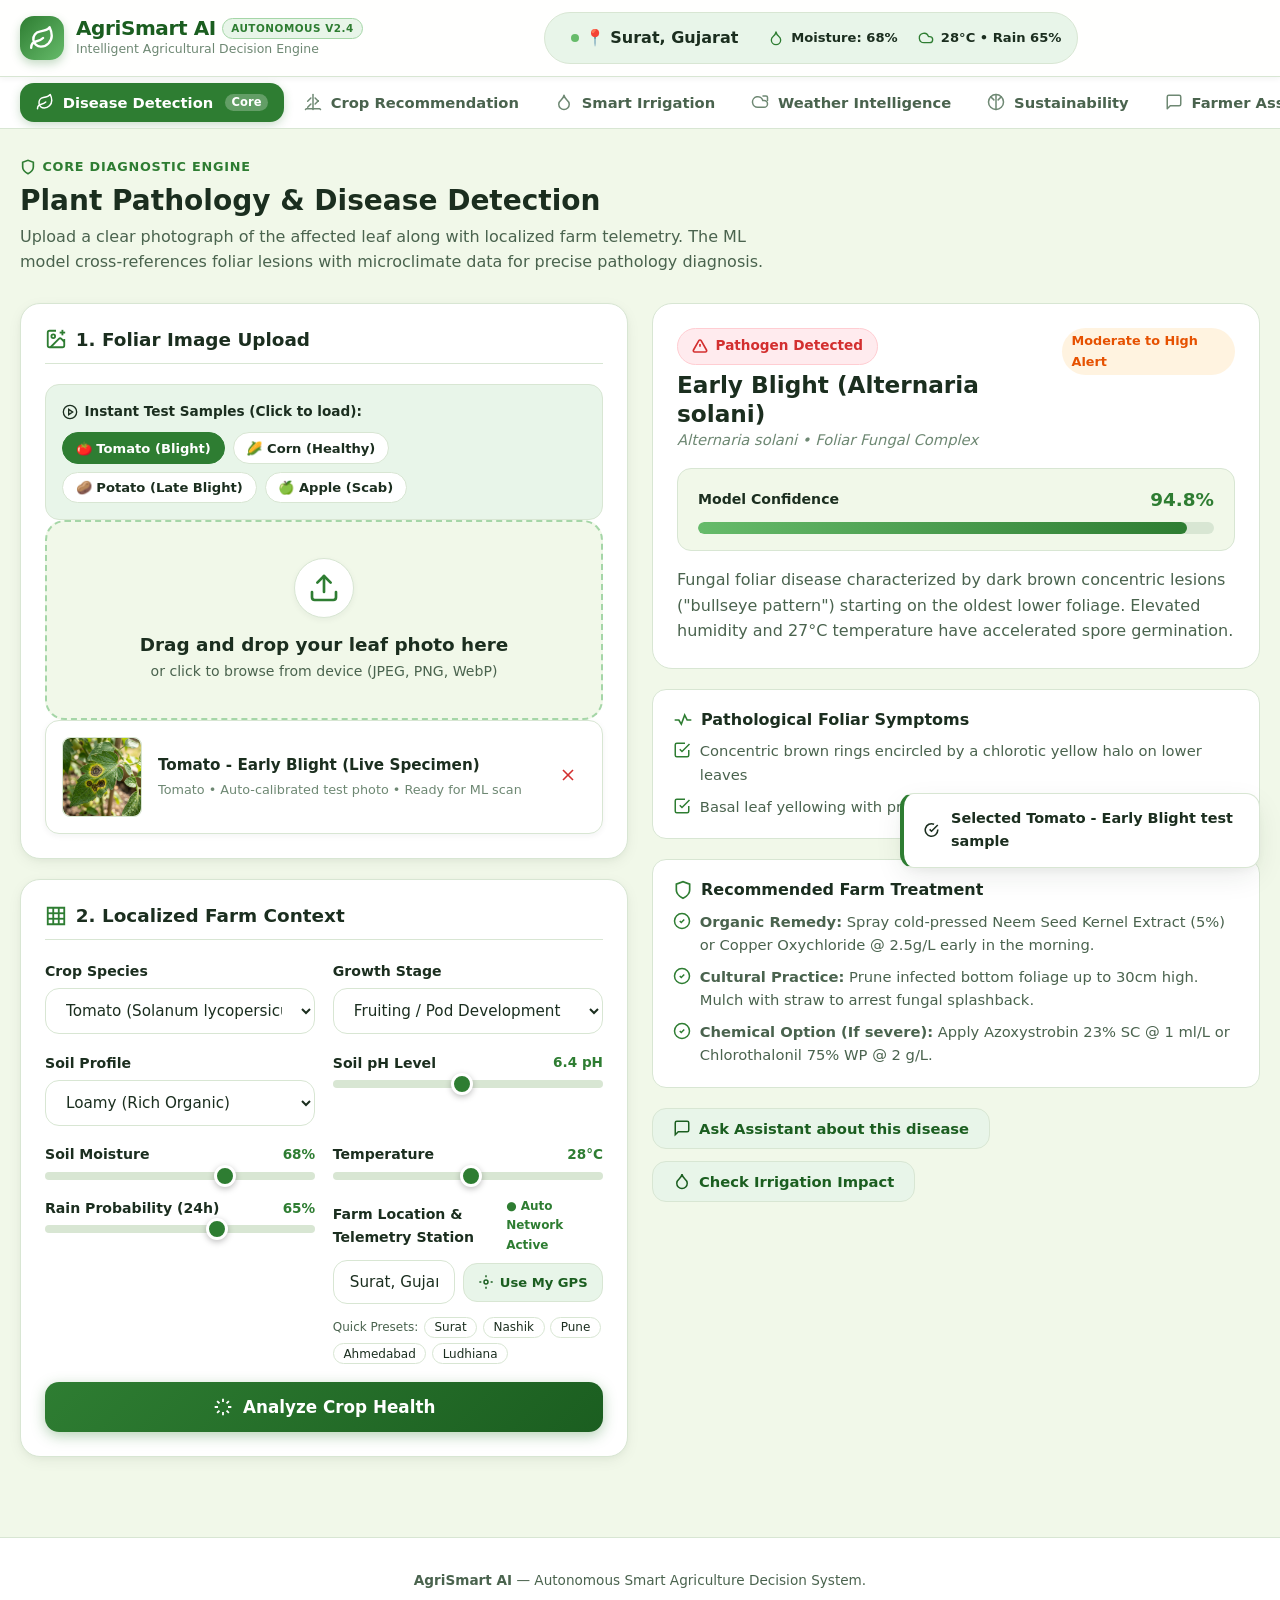
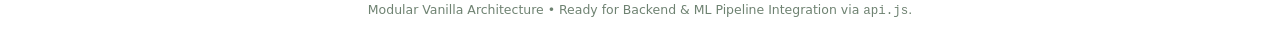
==== commit 313b269f: "Final" ====
--- a/frontend/index.html
+++ b/frontend/index.html
@@ -423,6 +423,15 @@
               <div class="confidence-track">
                 <div class="confidence-fill" id="resConfidenceBar" style="width: 94.8%;"></div>
               </div>
+            </div>
+
+            <!-- Real Model Badge & Differential Diagnosis -->
+            <div id="resTop3Container" style="margin-top: 14px; padding-top: 10px; border-top: 1px dashed var(--color-border); font-size: 0.82rem; display: none;">
+              <div style="display: flex; align-items: center; justify-content: space-between; margin-bottom: 6px; flex-wrap: wrap; gap: 6px;">
+                <span style="font-weight: 600; color: var(--color-text);">🔬 Ranked Pathology Differentials:</span>
+                <span id="resModelBadge" style="background: rgba(46,125,50,0.12); color: var(--color-primary-dark); padding: 2px 8px; border-radius: 12px; font-weight: 600; font-size: 0.75rem;">⚡ Real ML Model (38 Classes)</span>
+              </div>
+              <div id="resTop3List" style="display: flex; gap: 8px; flex-wrap: wrap;"></div>
             </div>
 
             <p id="resSummaryText">Fungal foliar disease characterized by dark brown concentric lesions ("bullseye pattern") starting on the oldest lower foliage. Elevated humidity and 27°C temperature have accelerated spore germination.</p>
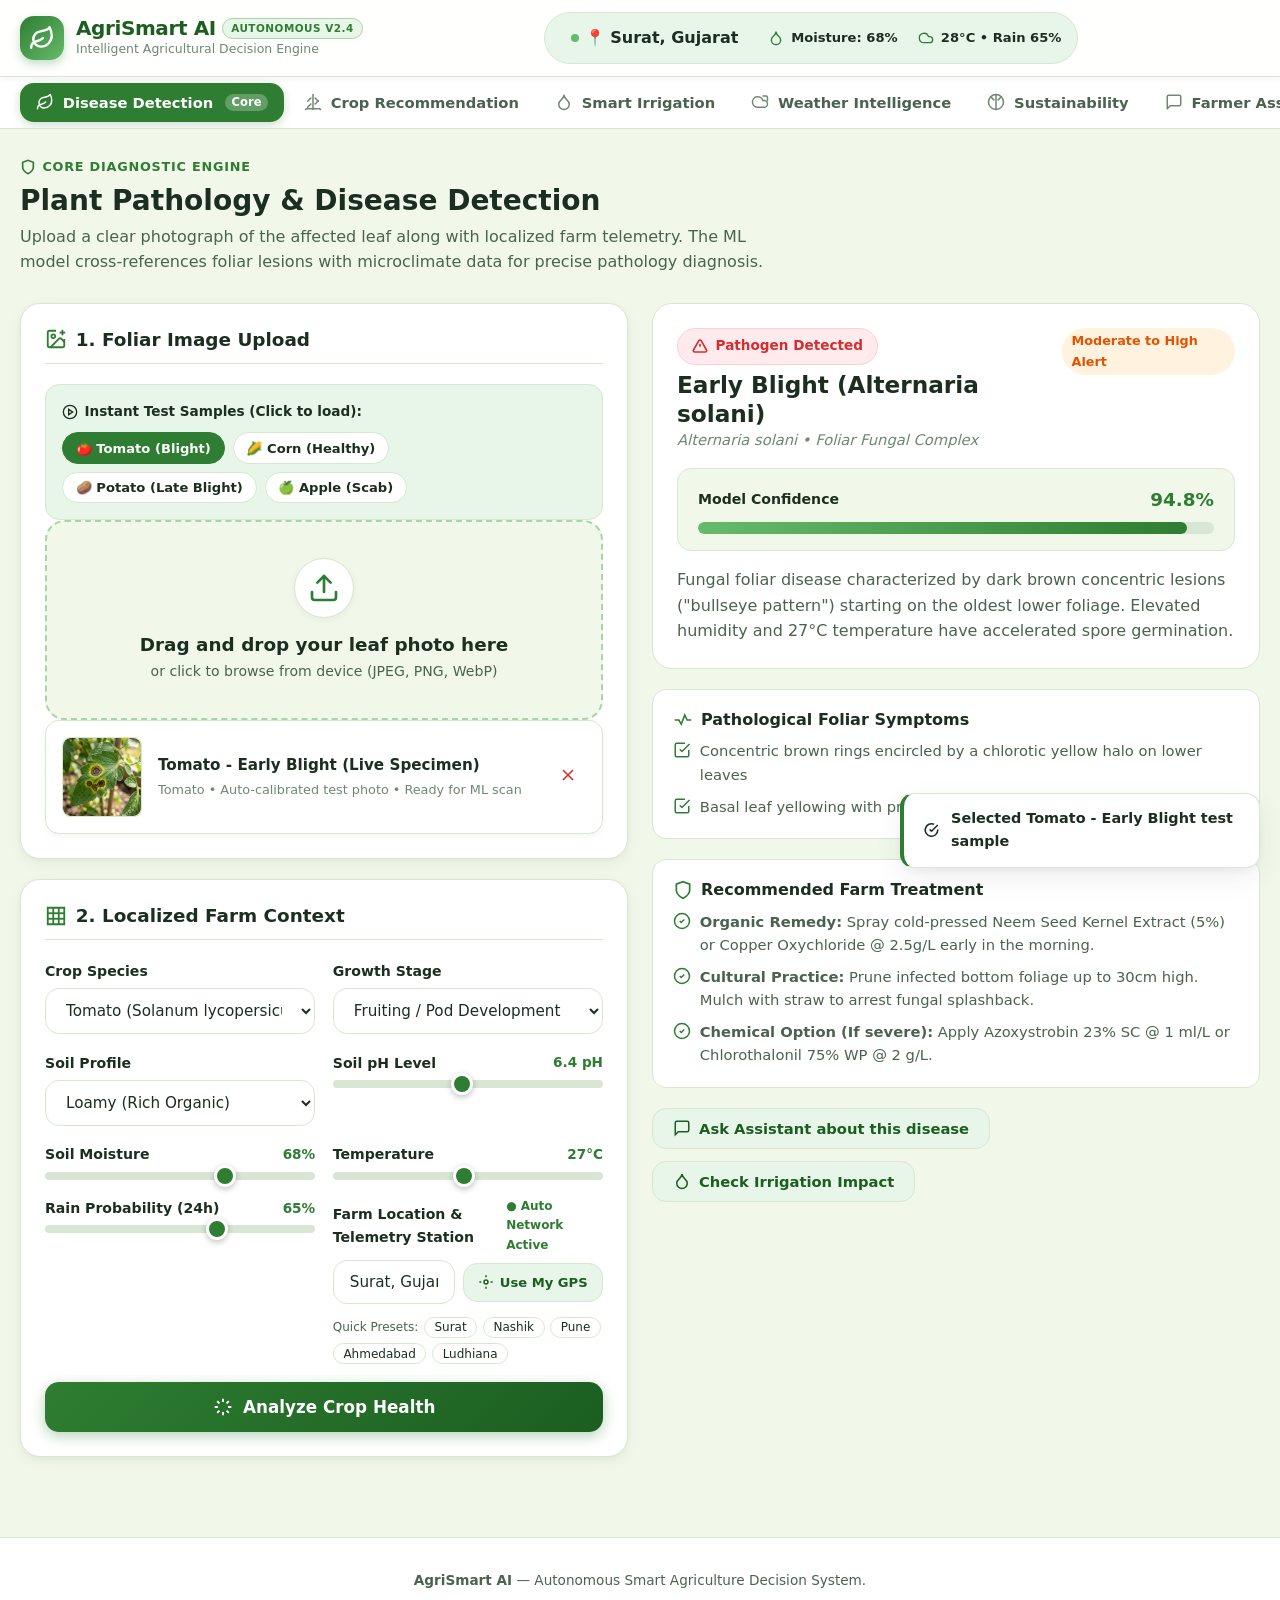
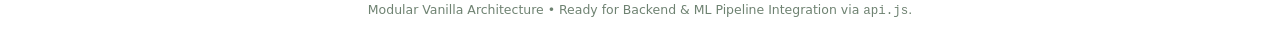
==== commit 38d641c0: "feat: add interactive simulators for sustainability score, smart irrigation, and agentic operations" ====
--- a/frontend/index.html
+++ b/frontend/index.html
@@ -530,13 +530,88 @@
         </button>
       </div>
 
-      <!-- Current Input Parameters Summary Pill -->
-      <div class="card" style="margin-bottom: 1.5rem; padding: 1rem 1.25rem;">
-        <div style="display: flex; flex-wrap: wrap; align-items: center; justify-content: space-between; gap: 0.75rem;">
-          <div style="font-size: 0.9rem; color: var(--color-text-main);">
-            Evaluating for: <strong id="cropRecSoilSummary">Loamy Soil • pH 6.4 • Moisture 68% • 27°C</strong>
-          </div>
-          <span class="brand-badge">Optimal Season: Rabi / Winter Cropping</span>
+      <!-- Location & Agro-Climatic Intelligence Control Bar -->
+      <div class="card crop-location-control-card" style="margin-bottom: 1.5rem; padding: 1.25rem 1.5rem;">
+        <div class="crop-loc-bar-header">
+          <div class="crop-loc-status-wrap">
+            <div class="crop-loc-icon-circle">
+              <svg viewBox="0 0 24 24" fill="none" stroke="currentColor" stroke-width="2" width="18" height="18" aria-hidden="true">
+                <path d="M21 10c0 7-9 13-9 13s-9-6-9-13a9 9 0 0 1 18 0z"/>
+                <circle cx="12" cy="10" r="3"/>
+              </svg>
+            </div>
+            <div>
+              <div style="font-size: 0.8rem; text-transform: uppercase; letter-spacing: 0.05em; font-weight: 700; color: var(--color-text-light);">Active Agro-Ecological Region</div>
+              <div style="font-size: 1.15rem; font-weight: 800; color: var(--color-primary-dark); display: flex; align-items: center; gap: 0.5rem; flex-wrap: wrap;">
+                <span id="cropActiveLocationName">Detecting location...</span>
+                <span id="cropLocationModeBadge" class="brand-badge" style="font-size: 0.75rem; background: #E8F5E9; color: #2E7D32; border: 1px solid #A5D6A7;">● Live Location Active</span>
+              </div>
+            </div>
+          </div>
+
+          <div class="crop-loc-actions">
+            <button type="button" class="btn-sm btn-outline" id="cropUseLiveLocationBtn" title="Detect & match crops to current GPS / Live IP location">
+              <svg viewBox="0 0 24 24" fill="none" stroke="currentColor" stroke-width="2" width="15" height="15" aria-hidden="true">
+                <circle cx="12" cy="12" r="10"/>
+                <circle cx="12" cy="12" r="3"/>
+                <line x1="12" y1="2" x2="12" y2="5"/>
+                <line x1="12" y1="19" x2="12" y2="22"/>
+                <line x1="2" y1="12" x2="5" y2="12"/>
+                <line x1="19" y1="12" x2="22" y2="12"/>
+              </svg>
+              <span>Use My Live Location</span>
+            </button>
+          </div>
+        </div>
+
+        <!-- Location Preset Selector & Custom Search -->
+        <div class="crop-loc-selector-row" style="margin-top: 1rem; padding-top: 0.85rem; border-top: 1px solid var(--color-border); display: flex; flex-wrap: wrap; gap: 0.75rem; align-items: center;">
+          <label for="cropRegionPresetSelect" style="font-size: 0.85rem; font-weight: 600; color: var(--color-text-main); display: flex; align-items: center; gap: 0.4rem; white-space: nowrap;">
+            <span>Select Location:</span>
+          </label>
+          <select id="cropRegionPresetSelect" class="form-select" style="max-width: 320px; font-size: 0.88rem; padding: 0.45rem 0.75rem;">
+            <option value="CURRENT">📍 Follow Current Location (Auto Sync)</option>
+            <optgroup label="Western Region (Cotton / Groundnut / Pulses)">
+              <option value="Surat, Gujarat">Surat, Gujarat (Coastal Western Plains)</option>
+              <option value="Rajkot, Gujarat">Rajkot / Saurashtra, Gujarat (Groundnut/Cotton Belt)</option>
+              <option value="Ahmedabad, Gujarat">Ahmedabad, Gujarat (Central Plains)</option>
+            </optgroup>
+            <optgroup label="Maharashtra (Onion / Soybean / Horticulture)">
+              <option value="Nashik, Maharashtra">Nashik, Maharashtra (Horticulture & Onion Hub)</option>
+              <option value="Pune, Maharashtra">Pune, Maharashtra (Deccan Plateau)</option>
+              <option value="Nagpur, Maharashtra">Nagpur, Maharashtra (Vidarbha Basin)</option>
+            </optgroup>
+            <optgroup label="Northern Plains (Wheat / Rice / Mustard)">
+              <option value="Ludhiana, Punjab">Ludhiana, Punjab (Indo-Gangetic Granary)</option>
+              <option value="Karnal, Haryana">Karnal, Haryana (Basmati / Wheat Belt)</option>
+              <option value="Lucknow, Uttar Pradesh">Lucknow, Uttar Pradesh (Central Gangetic Plain)</option>
+            </optgroup>
+            <optgroup label="Central & Arid Zones (Soybean / Millets / Mustard)">
+              <option value="Indore, Madhya Pradesh">Indore, Madhya Pradesh (Malwa Black Soil)</option>
+              <option value="Jaipur, Rajasthan">Jaipur, Rajasthan (Semi-Arid Zone)</option>
+            </optgroup>
+            <optgroup label="Southern & Hill Agro-Zones">
+              <option value="Bengaluru, Karnataka">Bengaluru, Karnataka (Southern Plateau)</option>
+              <option value="Shimla, Himachal Pradesh">Shimla, Himachal Pradesh (Temperate Mountain Zone)</option>
+            </optgroup>
+          </select>
+
+          <div style="display: flex; gap: 0.5rem; flex: 1; min-width: 240px;">
+            <input type="text" id="cropCustomLocationInput" class="form-input" placeholder="Or type any city/district (Press Enter)..." style="font-size: 0.88rem; padding: 0.45rem 0.75rem;">
+            <button type="button" class="btn-secondary" id="cropApplyCustomLocBtn" style="padding: 0.45rem 0.9rem; font-size: 0.85rem; white-space: nowrap;">
+              Match Crop
+            </button>
+          </div>
+        </div>
+
+        <!-- Telemetry Summary -->
+        <div class="crop-soil-telemetry-strip" style="margin-top: 0.85rem; padding-top: 0.75rem; border-top: 1px dashed var(--color-border); display: flex; flex-wrap: wrap; justify-content: space-between; align-items: center; gap: 0.5rem; font-size: 0.85rem; color: var(--color-text-main);">
+          <div>
+            Agro-Climatic Zone: <strong id="cropRecZoneName" style="color: var(--color-primary-dark);">Western Semi-Arid & Coastal Zone</strong>
+          </div>
+          <div id="cropRecSoilSummary" style="color: var(--color-text-light);">
+            Loamy Soil • pH 6.4 • Moisture 68% • 27°C
+          </div>
         </div>
       </div>
 
@@ -565,6 +640,63 @@
         </div>
       </div>
 
+      <!-- Interactive Scenario Simulation Bar -->
+      <div class="card" style="margin-bottom: 1.25rem; padding: 1.15rem 1.25rem; background: var(--color-surface); border: 1px solid var(--color-border);">
+        <div style="display: flex; justify-content: space-between; align-items: center; margin-bottom: 0.75rem; flex-wrap: wrap; gap: 0.5rem;">
+          <div style="display: flex; align-items: center; gap: 0.5rem;">
+            <svg viewBox="0 0 24 24" fill="none" stroke="currentColor" stroke-width="2" width="18" height="18" aria-hidden="true">
+              <circle cx="12" cy="12" r="3"/>
+              <path d="M19.4 15a1.65 1.65 0 0 0 .33 1.82l.06.06a2 2 0 0 1 0 2.83 2 2 0 0 1-2.83 0l-.06-.06a1.65 1.65 0 0 0-1.82-.33 1.65 1.65 0 0 0-1 1.51V21a2 2 0 0 1-2 2 2 2 0 0 1-2-2v-.09A1.65 1.65 0 0 0 9 19.4a1.65 1.65 0 0 0-1.82.33l-.06.06a2 2 0 0 1-2.83 0 2 2 0 0 1 0-2.83l.06-.06a1.65 1.65 0 0 0 .33-1.82 1.65 1.65 0 0 0-1.51-1H3a2 2 0 0 1-2-2 2 2 0 0 1 2-2h.09A1.65 1.65 0 0 0 4.6 9a1.65 1.65 0 0 0-.33-1.82l-.06-.06a2 2 0 0 1 0-2.83 2 2 0 0 1 2.83 0l.06.06a1.65 1.65 0 0 0 1.82.33H9a1.65 1.65 0 0 0 1-1.51V3a2 2 0 0 1 2-2 2 2 0 0 1 2 2v.09a1.65 1.65 0 0 0 1 1.51 1.65 1.65 0 0 0 1.82-.33l.06-.06a2 2 0 0 1 2.83 0 2 2 0 0 1 0 2.83l-.06.06a1.65 1.65 0 0 0-.33 1.82V9a1.65 1.65 0 0 0 1.51 1H21a2 2 0 0 1 2 2 2 2 0 0 1-2 2h-.09a1.65 1.65 0 0 0-1.51 1z"/>
+            </svg>
+            <span style="font-weight: 700; font-size: 0.95rem;">Interactive Scenario Simulator</span>
+          </div>
+          <div style="font-size: 0.78rem; color: var(--color-text-muted);">
+            Click a preset scenario or drag sliders to test engine decisions in real time:
+          </div>
+        </div>
+
+        <!-- Quick Scenario Chips -->
+        <div style="display: flex; gap: 0.5rem; flex-wrap: wrap; margin-bottom: 0.85rem;" id="irrScenarioChips">
+          <button type="button" class="scenario-chip active" id="chipRainDelay" data-moisture="68" data-rain="65" data-temp="27" style="background: rgba(230,81,0,0.1); color: #E65100; border: 1px solid #E65100; border-radius: 9999px; padding: 0.35rem 0.85rem; font-size: 0.8rem; font-weight: 600; cursor: pointer; display: inline-flex; align-items: center; gap: 0.35rem;">
+            <span>🌧️ Rain Incoming (Delay)</span>
+          </button>
+          <button type="button" class="scenario-chip" id="chipDryNeeded" data-moisture="24" data-rain="15" data-temp="29" style="background: var(--color-surface); color: #2E7D32; border: 1px solid var(--color-border); border-radius: 9999px; padding: 0.35rem 0.85rem; font-size: 0.8rem; font-weight: 600; cursor: pointer; display: inline-flex; align-items: center; gap: 0.35rem;">
+            <span>💧 Dry & Depleted (Irrigate Now)</span>
+          </button>
+          <button type="button" class="scenario-chip" id="chipOptimal" data-moisture="64" data-rain="10" data-temp="26" style="background: var(--color-surface); color: #0288D1; border: 1px solid var(--color-border); border-radius: 9999px; padding: 0.35rem 0.85rem; font-size: 0.8rem; font-weight: 600; cursor: pointer; display: inline-flex; align-items: center; gap: 0.35rem;">
+            <span>🌿 Optimal Moisture (Standby)</span>
+          </button>
+          <button type="button" class="scenario-chip" id="chipHeatwave" data-moisture="36" data-rain="20" data-temp="39" style="background: var(--color-surface); color: #C62828; border: 1px solid var(--color-border); border-radius: 9999px; padding: 0.35rem 0.85rem; font-size: 0.8rem; font-weight: 600; cursor: pointer; display: inline-flex; align-items: center; gap: 0.35rem;">
+            <span>🔥 Heatwave Stress (39°C Pulse)</span>
+          </button>
+        </div>
+
+        <!-- In-Place Telemetry Sliders -->
+        <div style="display: grid; grid-template-columns: repeat(auto-fit, minmax(190px, 1fr)); gap: 1rem; padding-top: 0.65rem; border-top: 1px solid var(--color-border);">
+          <div class="form-group" style="margin-bottom: 0;">
+            <label for="irrMoistureSlider" class="form-label" style="font-size: 0.82rem; margin-bottom: 0.25rem;">
+              <span>Soil Moisture</span>
+              <span class="form-label-val" id="irrMoistureVal">68%</span>
+            </label>
+            <input type="range" id="irrMoistureSlider" class="form-range" min="10" max="95" step="1" value="68">
+          </div>
+          <div class="form-group" style="margin-bottom: 0;">
+            <label for="irrRainSlider" class="form-label" style="font-size: 0.82rem; margin-bottom: 0.25rem;">
+              <span>24h Rain Chance</span>
+              <span class="form-label-val" id="irrRainVal">65%</span>
+            </label>
+            <input type="range" id="irrRainSlider" class="form-range" min="0" max="100" step="5" value="65">
+          </div>
+          <div class="form-group" style="margin-bottom: 0;">
+            <label for="irrTempSlider" class="form-label" style="font-size: 0.82rem; margin-bottom: 0.25rem;">
+              <span>Temperature</span>
+              <span class="form-label-val" id="irrTempVal">27°C</span>
+            </label>
+            <input type="range" id="irrTempSlider" class="form-range" min="15" max="45" step="1" value="27">
+          </div>
+        </div>
+      </div>
+
       <!-- Irrigation Hero Decision Banner -->
       <div class="irrigation-decision-hero delay" id="irrigationDecisionHero" style="margin-bottom: 1.5rem;">
         <div class="irrigation-hero-header">
@@ -575,7 +707,7 @@
             </svg>
           </div>
           <div>
-            <div style="font-size: 0.85rem; font-weight: 700; text-transform: uppercase; letter-spacing: 0.05em; color: var(--color-warning);">Current System Decision</div>
+            <div style="font-size: 0.85rem; font-weight: 700; text-transform: uppercase; letter-spacing: 0.05em; color: var(--color-warning);" id="irrDecisionEyebrow">Current System Decision</div>
             <div class="irrigation-decision-title" id="irrigationDecisionTitle">NO — Irrigation Delay Advised</div>
           </div>
         </div>
@@ -598,12 +730,12 @@
         </div>
         <div class="stat-box">
           <span class="stat-box-label">Evapotranspiration</span>
-          <span class="stat-box-val">3.6 mm/d</span>
+          <span class="stat-box-val" id="irrStatEvapo">3.6 mm/d</span>
           <span class="stat-box-sub">Moderate solar vaporisation</span>
         </div>
         <div class="stat-box">
           <span class="stat-box-label">Estimated Water Saved</span>
-          <span class="stat-box-val" style="color: var(--color-primary);">16,500 L</span>
+          <span class="stat-box-val" style="color: var(--color-primary);" id="irrStatWaterSaved">16,500 L</span>
           <span class="stat-box-sub">Per Acre by pausing drip run</span>
         </div>
       </div>
@@ -627,7 +759,7 @@
             </div>
             <div style="display: flex; justify-content: space-between; padding-bottom: 0.5rem; border-bottom: 1px solid var(--color-border);">
               <span style="color: var(--color-text-muted);">Recommended Run Time:</span>
-              <strong>0 Minutes (Standby Mode)</strong>
+              <strong id="irrRunTime">0 Minutes (Standby Mode)</strong>
             </div>
             <div style="display: flex; justify-content: space-between; padding-bottom: 0.5rem; border-bottom: 1px solid var(--color-border);">
               <span style="color: var(--color-text-muted);">Delivery Mechanism:</span>
@@ -761,30 +893,195 @@
         </div>
       </div>
 
-      <!-- Sustainability Hero Card with Circular Gauge -->
-      <div class="card" style="margin-bottom: 1.5rem;">
-        <div class="sustainability-hero">
-          
-          <!-- Circular Gauge -->
-          <div class="gauge-wrapper" aria-label="Sustainability Score Gauge: 84 out of 100">
-            <svg class="gauge-svg" viewBox="0 0 120 120" aria-hidden="true">
-              <circle class="gauge-bg-circle" cx="60" cy="60" r="50"/>
-              <circle class="gauge-progress-circle" id="sustainabilityGaugeCircle" cx="60" cy="60" r="50"
-                      stroke-dasharray="314.159" stroke-dashoffset="50.2"/>
-            </svg>
-            <div class="gauge-inner-text">
-              <div class="gauge-score-number" id="sustainabilityScoreNum">84</div>
-              <div class="gauge-score-label">out of 100</div>
-            </div>
-          </div>
-
-          <div style="max-width: 600px;">
-            <span class="brand-badge" style="margin-bottom: 0.5rem; display: inline-block;">Tier 1: Eco-Certified Leader</span>
-            <h3 style="font-size: 1.6rem; color: var(--color-primary-dark); margin-bottom: 0.4rem;">Top 14% Regional Eco-Efficiency</h3>
-            <p style="font-size: 1rem; line-height: 1.6;">Your smart irrigation schedule and balanced organic bio-inputs have prevented over <strong>48,000 Litres</strong> of excess groundwater withdrawal this month while increasing soil organic carbon by <strong>0.78%</strong>.</p>
-          </div>
-
-        </div>
+      <!-- Interactive Simulator & Live Eco-Gauge Grid -->
+      <div class="grid-2col" style="margin-bottom: 1.5rem; align-items: stretch;">
+
+        <!-- Left: Interactive Farm Resource Simulator -->
+        <div class="card" style="display: flex; flex-direction: column; justify-content: space-between;">
+          <div>
+            <div class="card-title-bar" style="margin-bottom: 1rem;">
+              <h3 style="display: flex; align-items: center; gap: 0.5rem; font-size: 1.15rem;">
+                <svg viewBox="0 0 24 24" fill="none" stroke="currentColor" stroke-width="2" width="20" height="20" aria-hidden="true">
+                  <line x1="4" y1="21" x2="4" y2="14"></line>
+                  <line x1="4" y1="10" x2="4" y2="3"></line>
+                  <line x1="12" y1="21" x2="12" y2="12"></line>
+                  <line x1="12" y1="8" x2="12" y2="3"></line>
+                  <line x1="20" y1="21" x2="20" y2="16"></line>
+                  <line x1="20" y1="12" x2="20" y2="3"></line>
+                  <line x1="1" y1="14" x2="7" y2="14"></line>
+                  <line x1="9" y1="8" x2="15" y2="8"></line>
+                  <line x1="17" y1="16" x2="23" y2="16"></line>
+                </svg>
+                <span>Interactive Resource Telemetry Simulator</span>
+              </h3>
+              <span class="brand-badge" style="font-size: 0.72rem; padding: 0.2rem 0.6rem; background: rgba(46,125,50,0.1); color: #2E7D32; border-radius: 9999px; font-weight: 700;">● Live Reactive</span>
+            </div>
+            <p style="font-size: 0.85rem; color: var(--color-text-muted); margin-bottom: 1.25rem;">
+              Adjust weekly operational parameters to model eco-efficiency impacts, chemical runoff penalties, and water conservation scores in real time.
+            </p>
+
+            <form id="sustainabilitySimulatorForm" onsubmit="return false;" style="display: flex; flex-direction: column; gap: 1.1rem;">
+              
+              <!-- Crop & Area row -->
+              <div style="display: grid; grid-template-columns: 1fr 1fr; gap: 1rem;">
+                <div class="form-group" style="margin-bottom: 0;">
+                  <label for="sustCropSelect" class="form-label">
+                    <span>Cultivated Crop</span>
+                  </label>
+                  <select id="sustCropSelect" class="form-select">
+                    <option value="Tomato" selected>Tomato (FAO: 28k L/ha)</option>
+                    <option value="Potato">Potato (FAO: 25k L/ha)</option>
+                    <option value="Wheat">Wheat (FAO: 25k L/ha)</option>
+                    <option value="Rice">Rice (FAO: 60k L/ha)</option>
+                    <option value="Maize">Maize (FAO: 30k L/ha)</option>
+                    <option value="Cotton">Cotton (FAO: 35k L/ha)</option>
+                  </select>
+                </div>
+
+                <div class="form-group" style="margin-bottom: 0;">
+                  <label for="sustAreaInput" class="form-label">
+                    <span>Farm Land Area</span>
+                    <span class="form-label-val" id="sustAreaDisplay">2.0 Hectares</span>
+                  </label>
+                  <input type="range" id="sustAreaInput" class="form-range" min="0.5" max="10.0" step="0.5" value="2.0">
+                </div>
+              </div>
+
+              <!-- Weekly Water Applied -->
+              <div class="form-group" style="margin-bottom: 0;">
+                <label for="sustWaterInput" class="form-label">
+                  <span>Weekly Water Volume</span>
+                  <span class="form-label-val" id="sustWaterDisplay">35,000 Litres</span>
+                </label>
+                <div style="display: flex; justify-content: space-between; font-size: 0.75rem; color: var(--color-text-muted); margin-bottom: 0.35rem;">
+                  <span id="sustWaterRefHint">FAO Reference Target: <strong>56,000 L</strong></span>
+                  <span id="sustWaterStatusHint" style="color: #2E7D32; font-weight: 600;">Within Conservation Budget</span>
+                </div>
+                <input type="range" id="sustWaterInput" class="form-range" min="5000" max="120000" step="2500" value="35000">
+              </div>
+
+              <!-- Fertilizer Dosage -->
+              <div class="form-group" style="margin-bottom: 0;">
+                <label for="sustFertInput" class="form-label">
+                  <span>Chemical Fertilizer Application</span>
+                  <span class="form-label-val" id="sustFertDisplay">45 kg/ha</span>
+                </label>
+                <div style="display: flex; justify-content: space-between; font-size: 0.75rem; color: var(--color-text-muted); margin-bottom: 0.35rem;">
+                  <span>Optimal Sustainable Range: <strong>20–40 kg/ha</strong></span>
+                  <span id="sustFertStatusHint" style="color: #E65100; font-weight: 600;">Slight Excess (+5 kg)</span>
+                </div>
+                <input type="range" id="sustFertInput" class="form-range" min="0" max="120" step="5" value="45">
+              </div>
+
+              <!-- Irrigation Method -->
+              <div class="form-group" style="margin-bottom: 0;">
+                <label class="form-label">
+                  <span>Irrigation Delivery Technology</span>
+                </label>
+                <div class="segmented-control" id="sustIrrigGroup" role="radiogroup" aria-label="Irrigation Method">
+                  <button type="button" class="segmented-btn active" data-method="drip" role="radio" aria-checked="true">
+                    <span>Drip (100)</span>
+                  </button>
+                  <button type="button" class="segmented-btn" data-method="sprinkler" role="radio" aria-checked="false">
+                    <span>Sprinkler (75)</span>
+                  </button>
+                  <button type="button" class="segmented-btn" data-method="furrow" role="radio" aria-checked="false">
+                    <span>Furrow (50)</span>
+                  </button>
+                  <button type="button" class="segmented-btn" data-method="flood" role="radio" aria-checked="false">
+                    <span>Flood (30)</span>
+                  </button>
+                </div>
+                <input type="hidden" id="sustIrrigMethod" value="drip">
+              </div>
+
+              <!-- Health & Pest Toggles -->
+              <div style="display: grid; grid-template-columns: 1fr 1fr; gap: 0.85rem; padding-top: 0.25rem;">
+                <label class="toggle-control" for="sustDiseaseToggle">
+                  <input type="checkbox" id="sustDiseaseToggle">
+                  <span class="toggle-indicator"></span>
+                  <span class="toggle-text">Active Crop Disease (-12 pts)</span>
+                </label>
+
+                <label class="toggle-control" for="sustPesticideToggle">
+                  <input type="checkbox" id="sustPesticideToggle">
+                  <span class="toggle-indicator"></span>
+                  <span class="toggle-text">Synthetic Pesticide (IPM Alert)</span>
+                </label>
+              </div>
+
+            </form>
+          </div>
+
+          <!-- Simulator Footer / Reset -->
+          <div style="margin-top: 1.25rem; padding-top: 0.85rem; border-top: 1px solid var(--color-border); display: flex; justify-content: space-between; align-items: center;">
+            <button type="button" id="sustResetBtn" class="btn-secondary" style="font-size: 0.82rem; padding: 0.45rem 0.85rem;">
+              <svg viewBox="0 0 24 24" fill="none" stroke="currentColor" stroke-width="2" width="14" height="14" aria-hidden="true">
+                <path d="M3 12a9 9 0 1 0 9-9 9.75 9.75 0 0 0-6.74 2.74L3 8"/>
+                <path d="M3 3v5h5"/>
+              </svg>
+              <span>Reset to Baseline</span>
+            </button>
+            <span style="font-size: 0.78rem; color: var(--color-text-muted);">
+              Instant calculation on input
+            </span>
+          </div>
+
+        </div>
+
+        <!-- Right: Sustainability Assessment & Eco-Grade Card -->
+        <div class="card" style="display: flex; flex-direction: column; justify-content: space-between;">
+          <div class="sustainability-hero" style="padding: 1.25rem 0.5rem; gap: 1.25rem;">
+            
+            <!-- Circular Gauge -->
+            <div class="gauge-wrapper" aria-label="Sustainability Score Gauge">
+              <svg class="gauge-svg" viewBox="0 0 120 120" aria-hidden="true">
+                <circle class="gauge-bg-circle" cx="60" cy="60" r="50"/>
+                <circle class="gauge-progress-circle" id="sustainabilityGaugeCircle" cx="60" cy="60" r="50"
+                        stroke-dasharray="314.159" stroke-dashoffset="18.8"/>
+              </svg>
+              <div class="gauge-inner-text">
+                <div class="gauge-score-number" id="sustainabilityScoreNum">94</div>
+                <div class="gauge-score-label">out of 100</div>
+                <div class="gauge-grade-badge" id="sustainabilityGradeBadge" style="margin-top: 0.25rem; font-size: 0.95rem; font-weight: 800; color: #2E7D32;">Grade A</div>
+              </div>
+            </div>
+
+            <div style="flex: 1;">
+              <span class="brand-badge" id="sustainabilityTierBadge" style="margin-bottom: 0.5rem; display: inline-block;">Tier 1: Eco-Certified Leader</span>
+              <h3 id="sustainabilityHeadline" style="font-size: 1.4rem; color: var(--color-primary-dark); margin-bottom: 0.4rem;">Top 14% Regional Eco-Efficiency</h3>
+              <p id="sustainabilityNarrative" style="font-size: 0.88rem; line-height: 1.55; color: var(--color-text-muted);">
+                Sensor-driven precision drip scheduling and controlled fertilizer dosage keep your farm in the sustainable green zone.
+              </p>
+            </div>
+
+          </div>
+
+          <!-- Quick Telemetry Summary Pill Matrix -->
+          <div style="background: var(--color-surface); border-radius: var(--radius-md); padding: 0.85rem 1rem; border: 1px solid var(--color-border); margin-top: 1rem;">
+            <div style="font-size: 0.75rem; font-weight: 700; text-transform: uppercase; letter-spacing: 0.05em; color: var(--color-text-muted); margin-bottom: 0.5rem;">Live Calculation Matrix</div>
+            <div style="display: grid; grid-template-columns: repeat(4, 1fr); gap: 0.5rem; text-align: center;">
+              <div>
+                <div style="font-size: 0.72rem; color: var(--color-text-muted);">Water Efficiency</div>
+                <div style="font-size: 0.95rem; font-weight: 800; color: #0288D1;" id="matrixWaterVal">100%</div>
+              </div>
+              <div>
+                <div style="font-size: 0.72rem; color: var(--color-text-muted);">Nutrient Safety</div>
+                <div style="font-size: 0.95rem; font-weight: 800; color: #E65100;" id="matrixFertVal">90%</div>
+              </div>
+              <div>
+                <div style="font-size: 0.72rem; color: var(--color-text-muted);">Carbon / Irrig</div>
+                <div style="font-size: 0.95rem; font-weight: 800; color: #2E7D32;" id="matrixIrrigVal">100%</div>
+              </div>
+              <div>
+                <div style="font-size: 0.72rem; color: var(--color-text-muted);">Crop Biosecurity</div>
+                <div style="font-size: 0.95rem; font-weight: 800; color: #7B1FA2;" id="matrixHealthVal">100%</div>
+              </div>
+            </div>
+          </div>
+
+        </div>
+
       </div>
 
       <!-- 4 Pillar Breakdown Cards -->
@@ -918,6 +1215,173 @@
           </svg>
           <span>Trigger Agent Check Now</span>
         </button>
+      </div>
+
+      <!-- ================= Interactive Agent Cognitive Simulator & Actuator Console ================= -->
+      <div class="card agentic-simulator-card" id="agenticSimulatorCard" style="margin-bottom: 1.5rem; padding: 1.35rem 1.5rem; background: var(--color-surface); border: 1px solid var(--color-border); box-shadow: var(--shadow-sm);">
+        <div style="display: flex; justify-content: space-between; align-items: center; margin-bottom: 0.85rem; flex-wrap: wrap; gap: 0.75rem;">
+          <div style="display: flex; align-items: center; gap: 0.6rem;">
+            <div style="width: 32px; height: 32px; border-radius: 8px; background: rgba(46, 125, 50, 0.12); color: var(--color-primary); display: flex; align-items: center; justify-content: center;">
+              <svg viewBox="0 0 24 24" fill="none" stroke="currentColor" stroke-width="2.2" width="18" height="18" aria-hidden="true">
+                <rect width="16" height="12" x="4" y="8" rx="2"/>
+                <path d="M12 8V4H8"/>
+                <path d="M2 14h2"/>
+                <path d="M20 14h2"/>
+                <circle cx="9" cy="14" r="1.5" fill="currentColor"/>
+                <circle cx="15" cy="14" r="1.5" fill="currentColor"/>
+              </svg>
+            </div>
+            <div>
+              <h3 style="font-size: 1.05rem; font-weight: 700; margin: 0; color: var(--color-text-main);">Interactive Agent Cognitive Simulator &amp; Actuator Sandbox</h3>
+              <p style="font-size: 0.82rem; color: var(--color-text-light); margin: 0;">Test how the autonomous agent senses farm telemetry, calculates agronomic impacts, and commands physical field hardware.</p>
+            </div>
+          </div>
+          <div style="display: flex; gap: 0.5rem; align-items: center;">
+            <button type="button" class="btn-secondary" id="simResetBtn" style="padding: 0.4rem 0.85rem; font-size: 0.82rem;">
+              ↺ Reset
+            </button>
+            <button type="button" class="btn-primary" id="simExecuteCycleBtn" style="padding: 0.4rem 1.1rem; font-size: 0.85rem;">
+              ⚡ Execute &amp; Log to Feed
+            </button>
+          </div>
+        </div>
+
+        <!-- 1-Click Scenario Preset Chips -->
+        <div style="margin-bottom: 1.15rem;">
+          <div style="font-size: 0.78rem; font-weight: 700; text-transform: uppercase; letter-spacing: 0.05em; color: var(--color-text-muted); margin-bottom: 0.45rem;">
+            1-Click Real-World Farm Scenarios:
+          </div>
+          <div style="display: flex; gap: 0.5rem; flex-wrap: wrap;" id="agentSimScenarioChips">
+            <button type="button" class="agent-scenario-chip active" id="chipAgentRain" data-scenario="rain" style="padding: 0.4rem 0.85rem; font-size: 0.82rem; font-weight: 600; border-radius: 9999px; cursor: pointer; border: 1px solid #E65100; background: rgba(230,81,0,0.1); color: #E65100; display: inline-flex; align-items: center; gap: 0.35rem;">
+              <span>🌧️ Monsoon Surge (Smart Valve Hold)</span>
+            </button>
+            <button type="button" class="agent-scenario-chip" id="chipAgentBlight" data-scenario="blight" style="padding: 0.4rem 0.85rem; font-size: 0.82rem; font-weight: 600; border-radius: 9999px; cursor: pointer; border: 1px solid var(--color-border); background: var(--color-surface); color: #C62828; display: inline-flex; align-items: center; gap: 0.35rem;">
+              <span>🍄 Fungal Blight Risk (Bio-Sprayer Alert)</span>
+            </button>
+            <button type="button" class="agent-scenario-chip" id="chipAgentSolar" data-scenario="solar" style="padding: 0.4rem 0.85rem; font-size: 0.82rem; font-weight: 600; border-radius: 9999px; cursor: pointer; border: 1px solid var(--color-border); background: var(--color-surface); color: #2E7D32; display: inline-flex; align-items: center; gap: 0.35rem;">
+              <span>☀️ Peak Solar Fertigation (Zero-Cost Run)</span>
+            </button>
+            <button type="button" class="agent-scenario-chip" id="chipAgentHeatwave" data-scenario="heatwave" style="padding: 0.4rem 0.85rem; font-size: 0.82rem; font-weight: 600; border-radius: 9999px; cursor: pointer; border: 1px solid var(--color-border); background: var(--color-surface); color: #D84315; display: inline-flex; align-items: center; gap: 0.35rem;">
+              <span>🌵 Extreme Heatwave (Canopy Mist Cooling)</span>
+            </button>
+          </div>
+        </div>
+
+        <!-- Telemetry Sliders Grid -->
+        <div style="display: grid; grid-template-columns: repeat(auto-fit, minmax(170px, 1fr)); gap: 0.9rem; padding: 0.9rem; background: var(--color-bg); border-radius: var(--radius-md); margin-bottom: 1.25rem;">
+          <div class="form-group" style="margin-bottom: 0;">
+            <label for="simMoistureSlider" class="form-label" style="font-size: 0.8rem; margin-bottom: 0.2rem;">
+              <span>Soil Moisture</span>
+              <span class="form-label-val" id="simMoistureVal" style="font-weight: 700; color: var(--color-primary);">65%</span>
+            </label>
+            <input type="range" id="simMoistureSlider" class="form-range" min="10" max="95" step="1" value="65">
+          </div>
+          <div class="form-group" style="margin-bottom: 0;">
+            <label for="simRainSlider" class="form-label" style="font-size: 0.8rem; margin-bottom: 0.2rem;">
+              <span>24h Rain Chance</span>
+              <span class="form-label-val" id="simRainVal" style="font-weight: 700; color: #E65100;">70%</span>
+            </label>
+            <input type="range" id="simRainSlider" class="form-range" min="0" max="100" step="5" value="70">
+          </div>
+          <div class="form-group" style="margin-bottom: 0;">
+            <label for="simTempSlider" class="form-label" style="font-size: 0.8rem; margin-bottom: 0.2rem;">
+              <span>Ambient Temp</span>
+              <span class="form-label-val" id="simTempVal" style="font-weight: 700;">26°C</span>
+            </label>
+            <input type="range" id="simTempSlider" class="form-range" min="15" max="45" step="1" value="26">
+          </div>
+          <div class="form-group" style="margin-bottom: 0;">
+            <label for="simHumiditySlider" class="form-label" style="font-size: 0.8rem; margin-bottom: 0.2rem;">
+              <span>Air Humidity (RH)</span>
+              <span class="form-label-val" id="simHumidityVal" style="font-weight: 700;">80%</span>
+            </label>
+            <input type="range" id="simHumiditySlider" class="form-range" min="20" max="98" step="1" value="80">
+          </div>
+          <div class="form-group" style="margin-bottom: 0;">
+            <label for="simSolarSlider" class="form-label" style="font-size: 0.8rem; margin-bottom: 0.2rem;">
+              <span>Solar Irradiance</span>
+              <span class="form-label-val" id="simSolarVal" style="font-weight: 700; color: #F57F17;">250 W/m²</span>
+            </label>
+            <input type="range" id="simSolarSlider" class="form-range" min="100" max="1000" step="25" value="250">
+          </div>
+        </div>
+
+        <!-- 3-Stage Visual Cognitive Pipeline -->
+        <div class="agent-cognitive-pipeline" style="display: grid; grid-template-columns: 1fr auto 1.35fr auto 1fr; gap: 0.75rem; align-items: stretch;">
+          
+          <!-- Stage 1: Sensing -->
+          <div class="pipeline-box pipeline-sensing" style="background: #FFFFFF; border: 1px solid var(--color-border); border-radius: var(--radius-md); padding: 0.95rem; display: flex; flex-direction: column; justify-content: space-between; border-left: 4px solid #0288D1;">
+            <div>
+              <div style="font-size: 0.72rem; font-weight: 800; text-transform: uppercase; letter-spacing: 0.06em; color: #0288D1; margin-bottom: 0.25rem;">
+                STAGE 1 • SENSING
+              </div>
+              <div style="font-weight: 700; font-size: 0.95rem; color: var(--color-text-main); margin-bottom: 0.35rem;" id="simPipelineTriggerTitle">
+                Precipitation Surge Detected
+              </div>
+              <p style="font-size: 0.82rem; color: var(--color-text-light); line-height: 1.45; margin: 0;" id="simPipelineTriggerDesc">
+                Radar forecast probability 70% with 22mm projected in next 12h. Soil moisture currently 65%.
+              </p>
+            </div>
+            <div style="margin-top: 0.65rem; padding-top: 0.5rem; border-top: 1px dashed var(--color-border); font-size: 0.75rem; color: var(--color-text-muted);" id="simPipelineSensingMeta">
+              Source: Open-Meteo API + Field Tensiometer #2
+            </div>
+          </div>
+
+          <!-- Flow Arrow 1 -->
+          <div style="display: flex; align-items: center; justify-content: center; color: var(--color-text-muted);">
+            <svg viewBox="0 0 24 24" fill="none" stroke="currentColor" stroke-width="2.5" width="22" height="22" aria-hidden="true">
+              <path d="M5 12h14M12 5l7 7-7 7"/>
+            </svg>
+          </div>
+
+          <!-- Stage 2: Reasoning -->
+          <div class="pipeline-box pipeline-reasoning" style="background: #FFFFFF; border: 1px solid var(--color-border); border-radius: var(--radius-md); padding: 0.95rem; display: flex; flex-direction: column; justify-content: space-between; border-left: 4px solid #7B1FA2;">
+            <div>
+              <div style="font-size: 0.72rem; font-weight: 800; text-transform: uppercase; letter-spacing: 0.06em; color: #7B1FA2; margin-bottom: 0.25rem;">
+                STAGE 2 • AG-AI REASONING
+              </div>
+              <div style="font-weight: 700; font-size: 0.95rem; color: var(--color-text-main); margin-bottom: 0.35rem;" id="simPipelineReasoningTitle">
+                Root Saturation &amp; Nitrogen Leaching Prevention
+              </div>
+              <p style="font-size: 0.82rem; color: var(--color-text-light); line-height: 1.45; margin: 0;" id="simPipelineReasoningDesc">
+                Root zone moisture is already above 60% depletion threshold. Running the scheduled 3:00 PM irrigation would over-saturate root pockets, induce anaerobic stress, and leach soluble Nitrogen fertilizer.
+              </p>
+            </div>
+            <div style="margin-top: 0.65rem; padding-top: 0.5rem; border-top: 1px dashed var(--color-border); font-size: 0.75rem; color: #7B1FA2; font-weight: 600;" id="simPipelineModelMeta">
+              Engine: FAO-56 Water Balance + Agronomic Risk Matrix
+            </div>
+          </div>
+
+          <!-- Flow Arrow 2 -->
+          <div style="display: flex; align-items: center; justify-content: center; color: var(--color-text-muted);">
+            <svg viewBox="0 0 24 24" fill="none" stroke="currentColor" stroke-width="2.5" width="22" height="22" aria-hidden="true">
+              <path d="M5 12h14M12 5l7 7-7 7"/>
+            </svg>
+          </div>
+
+          <!-- Stage 3: Actuation -->
+          <div class="pipeline-box pipeline-actuator" id="simPipelineActuatorBox" style="background: #FFF8E1; border: 1px solid #FFE082; border-radius: var(--radius-md); padding: 0.95rem; display: flex; flex-direction: column; justify-content: space-between; border-left: 4px solid #E65100;">
+            <div>
+              <div style="font-size: 0.72rem; font-weight: 800; text-transform: uppercase; letter-spacing: 0.06em; color: #E65100; margin-bottom: 0.25rem;">
+                STAGE 3 • HARDWARE ACTUATOR
+              </div>
+              <div style="display: inline-flex; align-items: center; gap: 0.4rem; padding: 0.25rem 0.55rem; border-radius: 9999px; background: rgba(230,81,0,0.15); color: #E65100; font-weight: 800; font-size: 0.78rem; margin-bottom: 0.45rem;" id="simActuatorBadge">
+                <span style="width: 8px; height: 8px; border-radius: 50%; background: #E65100; display: inline-block;" class="actuator-pulse-dot"></span>
+                <span id="simActuatorStatusText">PAUSED (RAIN HOLD)</span>
+              </div>
+              <div style="font-weight: 700; font-size: 0.95rem; color: var(--color-text-main); margin-bottom: 0.25rem;" id="simActuatorTargetTitle">
+                Smart Drip Valve #2 (Plot A)
+              </div>
+              <p style="font-size: 0.8rem; color: var(--color-text-light); line-height: 1.4; margin: 0;" id="simActuatorActionDesc">
+                Auto-paused valve manifold until tomorrow 8:00 AM. Water conserved: 14,000 Liters.
+              </p>
+            </div>
+            <div style="margin-top: 0.65rem; padding-top: 0.5rem; border-top: 1px dashed rgba(230,81,0,0.3); font-size: 0.75rem; color: #E65100; font-weight: 600;" id="simActuatorHardwareMeta">
+              Actuator: Solenoid Relay Valve #2 (Drip Line)
+            </div>
+          </div>
+
+        </div>
       </div>
 
       <!-- Feed Controls & Filter Chips -->
--- a/frontend/css/styles.css
+++ b/frontend/css/styles.css
@@ -993,6 +993,67 @@
 }
 
 /* ---------------- SECTION 2: Crop Recommendation ---------------- */
+.crop-location-control-card {
+  background: linear-gradient(135deg, #FFFFFF 0%, #F9FBF7 100%);
+  border: 1px solid var(--color-border);
+  border-left: 4px solid var(--color-primary);
+  border-radius: var(--radius-lg);
+  box-shadow: var(--shadow-sm);
+  transition: box-shadow var(--transition-norm);
+}
+
+.crop-location-control-card:hover {
+  box-shadow: var(--shadow-md);
+}
+
+.crop-loc-bar-header {
+  display: flex;
+  align-items: center;
+  justify-content: space-between;
+  flex-wrap: wrap;
+  gap: 1rem;
+}
+
+.crop-loc-status-wrap {
+  display: flex;
+  align-items: center;
+  gap: 0.85rem;
+}
+
+.crop-loc-icon-circle {
+  width: 42px;
+  height: 42px;
+  border-radius: 50%;
+  background: rgba(46, 125, 50, 0.12);
+  color: var(--color-primary);
+  display: flex;
+  align-items: center;
+  justify-content: center;
+  flex-shrink: 0;
+}
+
+.crop-regional-pill {
+  display: inline-flex;
+  align-items: center;
+  padding: 0.2rem 0.6rem;
+  font-size: 0.76rem;
+  font-weight: 700;
+  border-radius: 999px;
+  background: #E8F5E9;
+  color: #2E7D32;
+  border: 1px solid #C8E6C9;
+}
+
+.crop-card-regional-star {
+  border-color: #A5D6A7;
+  background: linear-gradient(180deg, #FFFFFF 0%, #FAFCF8 100%);
+}
+
+.crop-card-regional-star .star-badge {
+  background: linear-gradient(135deg, #2E7D32 0%, #1B5E20 100%);
+  box-shadow: 0 2px 6px rgba(46, 125, 50, 0.35);
+}
+
 .crop-rank-card {
   background: #FFFFFF;
   border: 1px solid var(--color-border);
@@ -1111,6 +1172,16 @@
   border-color: #81C784;
 }
 
+.irrigation-decision-hero.optimal {
+  background: linear-gradient(135deg, #E1F5FE, #E0F2F1);
+  border-color: #81D4FA;
+}
+
+.irrigation-decision-hero.heatwave {
+  background: linear-gradient(135deg, #FFEBEE, #FCE4EC);
+  border-color: #EF9A9A;
+}
+
 .irrigation-hero-header {
   display: flex;
   align-items: center;
@@ -1136,6 +1207,14 @@
   background: var(--color-primary);
 }
 
+.irrigation-decision-hero.optimal .irrigation-icon-circle {
+  background: #0288D1;
+}
+
+.irrigation-decision-hero.heatwave .irrigation-icon-circle {
+  background: #C62828;
+}
+
 .irrigation-icon-circle svg {
   width: 34px;
   height: 34px;
@@ -1152,6 +1231,28 @@
 
 .irrigation-decision-hero.needed .irrigation-decision-title {
   color: #1B5E20;
+}
+
+.irrigation-decision-hero.optimal .irrigation-decision-title {
+  color: #01579B;
+}
+
+.irrigation-decision-hero.heatwave .irrigation-decision-title {
+  color: #B71C1C;
+}
+
+.scenario-chip {
+  transition: all 0.2s ease;
+}
+
+.scenario-chip:hover {
+  transform: translateY(-1px);
+  box-shadow: 0 2px 5px rgba(0,0,0,0.08);
+}
+
+.scenario-chip.active {
+  box-shadow: 0 0 0 2px var(--color-surface), 0 0 0 4px var(--color-primary-light);
+  font-weight: 700;
 }
 
 .irrigation-reasoning-text {
@@ -1431,6 +1532,108 @@
   font-size: 0.78rem;
   font-weight: 700;
   white-space: nowrap;
+}
+
+/* Segmented Button Control */
+.segmented-control {
+  display: flex;
+  background: var(--color-bg-subtle);
+  border: 1px solid var(--color-border);
+  border-radius: var(--radius-sm);
+  padding: 3px;
+  gap: 4px;
+}
+
+.segmented-btn {
+  flex: 1;
+  padding: 0.45rem 0.5rem;
+  border: none;
+  background: transparent;
+  color: var(--color-text-muted);
+  font-size: 0.78rem;
+  font-weight: 600;
+  border-radius: calc(var(--radius-sm) - 2px);
+  cursor: pointer;
+  transition: all 0.2s ease;
+  white-space: nowrap;
+  text-align: center;
+}
+
+.segmented-btn:hover {
+  color: var(--color-text-main);
+  background: rgba(255,255,255,0.5);
+}
+
+.segmented-btn.active {
+  background: #FFFFFF;
+  color: var(--color-primary-dark);
+  font-weight: 700;
+  box-shadow: 0 1px 3px rgba(0,0,0,0.08);
+  border: 1px solid var(--color-border);
+}
+
+/* Toggle Control Switch */
+.toggle-control {
+  display: inline-flex;
+  align-items: center;
+  gap: 0.55rem;
+  cursor: pointer;
+  user-select: none;
+  font-size: 0.8rem;
+  color: var(--color-text-main);
+  background: var(--color-bg-subtle);
+  border: 1px solid var(--color-border);
+  border-radius: var(--radius-sm);
+  padding: 0.5rem 0.65rem;
+  transition: border-color 0.2s ease;
+}
+
+.toggle-control:hover {
+  border-color: var(--color-primary-light);
+}
+
+.toggle-control input[type="checkbox"] {
+  position: absolute;
+  opacity: 0;
+  pointer-events: none;
+  width: 0;
+  height: 0;
+}
+
+.toggle-indicator {
+  position: relative;
+  width: 32px;
+  height: 18px;
+  background: #CBD5E1;
+  border-radius: 9999px;
+  flex-shrink: 0;
+  transition: background 0.2s ease;
+}
+
+.toggle-indicator::after {
+  content: "";
+  position: absolute;
+  top: 2px;
+  left: 2px;
+  width: 14px;
+  height: 14px;
+  background: #FFFFFF;
+  border-radius: 50%;
+  transition: transform 0.2s ease;
+  box-shadow: 0 1px 2px rgba(0,0,0,0.15);
+}
+
+.toggle-control input[type="checkbox"]:checked + .toggle-indicator {
+  background: var(--color-primary);
+}
+
+.toggle-control input[type="checkbox"]:checked + .toggle-indicator::after {
+  transform: translateX(14px);
+}
+
+.toggle-text {
+  line-height: 1.3;
+  font-weight: 500;
 }
 
 /* ---------------- SECTION 6: Farmer Assistant ---------------- */
@@ -1899,3 +2102,54 @@
   align-items: center;
   gap: 0.5rem;
 }
+
+/* =========================================================
+   Section 7: Interactive Agent Simulator & Cognitive Pipeline
+   ========================================================= */
+.agentic-simulator-card {
+  transition: box-shadow var(--transition-norm);
+}
+
+.agent-scenario-chip {
+  transition: all 0.2s ease;
+}
+
+.agent-scenario-chip:hover {
+  transform: translateY(-1px);
+  box-shadow: 0 2px 6px rgba(0,0,0,0.08);
+}
+
+.agent-scenario-chip.active {
+  box-shadow: 0 0 0 2px var(--color-surface), 0 0 0 4px var(--color-primary-light);
+  font-weight: 700;
+}
+
+.pipeline-box {
+  transition: all var(--transition-norm);
+}
+
+.pipeline-box:hover {
+  box-shadow: var(--shadow-md);
+  transform: translateY(-2px);
+}
+
+@keyframes dotPulse {
+  0% { transform: scale(0.9); opacity: 0.8; }
+  50% { transform: scale(1.35); opacity: 1; filter: drop-shadow(0 0 4px currentColor); }
+  100% { transform: scale(0.9); opacity: 0.8; }
+}
+
+.actuator-pulse-dot {
+  animation: dotPulse 1.8s infinite ease-in-out;
+}
+
+@media (max-width: 992px) {
+  .agent-cognitive-pipeline {
+    grid-template-columns: 1fr !important;
+  }
+  .agent-cognitive-pipeline > div[style*="justify-content: center"] svg {
+    transform: rotate(90deg);
+    margin: 0.25rem 0;
+  }
+}
+
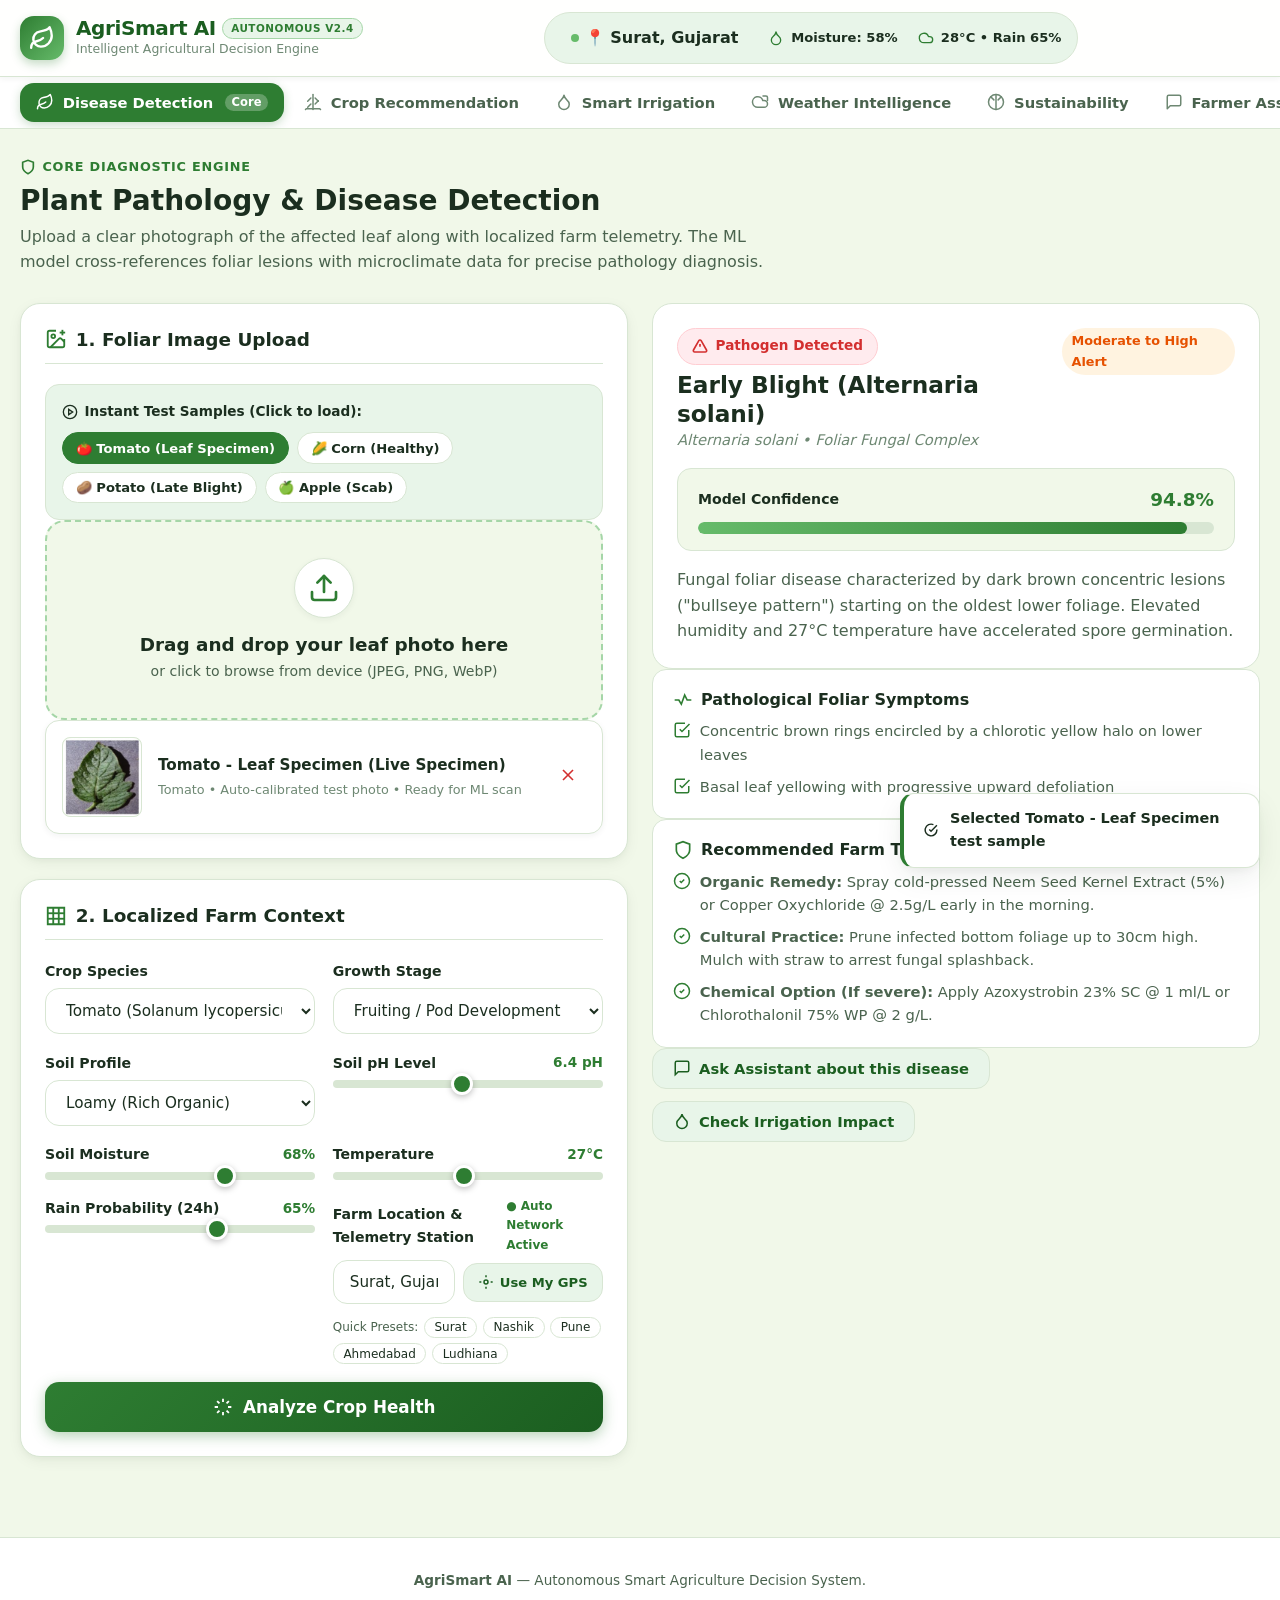
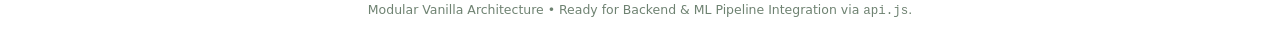
==== commit f498a9eb: "feat: add plant foliage validation guardrails and non-plant warning UI" ====
--- a/frontend/index.html
+++ b/frontend/index.html
@@ -204,7 +204,7 @@
               </div>
               <div class="sample-chips-wrap" id="samplePresetsContainer">
                 <button type="button" class="sample-chip" data-preset="tomato_blight">
-                  <span>🍅 Tomato (Blight)</span>
+                  <span>🍅 Tomato (Leaf Specimen)</span>
                 </button>
                 <button type="button" class="sample-chip" data-preset="corn_healthy">
                   <span>🌽 Corn (Healthy)</span>
@@ -384,7 +384,6 @@
 
             </form>
           </div>
-
         </div>
 
         <!-- Right Column: Results & Actionable Advice -->
@@ -396,105 +395,201 @@
             <div class="spinner-text">Analyzing foliar symptoms & farm telemetry...</div>
           </div>
 
-          <!-- Result Header Card -->
-          <div class="result-header-card" id="resultHeaderCard">
-            <div class="result-header-top">
-              <div>
-                <span class="result-status-badge diseased" id="resStatusBadge">
-                  <svg viewBox="0 0 24 24" fill="none" stroke="currentColor" stroke-width="2.5" width="16" height="16" aria-hidden="true">
-                    <path d="m21.73 18-8-14a2 2 0 0 0-3.48 0l-8 14A2 2 0 0 0 4 21h16a2 2 0 0 0 1.73-3Z"/>
-                    <line x1="12" y1="9" x2="12" y2="13"/>
-                    <line x1="12" y1="17" x2="12.01" y2="17"/>
-                  </svg>
-                  <span id="resStatusText">Pathogen Detected</span>
-                </span>
-                <h3 class="result-disease-name" id="resDiseaseName">Early Blight (Alternaria solani)</h3>
-                <div class="result-scientific-name" id="resScientificName">Alternaria solani • Foliar Fungal Complex</div>
-              </div>
-              <span class="severity-tag" id="resSeverityTag">Moderate to High Alert</span>
-            </div>
-
-            <!-- Confidence Bar -->
-            <div class="confidence-box">
-              <div class="confidence-label-row">
-                <span>Model Confidence</span>
-                <span class="confidence-val" id="resConfidenceVal">94.8%</span>
-              </div>
-              <div class="confidence-track">
-                <div class="confidence-fill" id="resConfidenceBar" style="width: 94.8%;"></div>
-              </div>
-            </div>
-
-            <!-- Real Model Badge & Differential Diagnosis -->
-            <div id="resTop3Container" style="margin-top: 14px; padding-top: 10px; border-top: 1px dashed var(--color-border); font-size: 0.82rem; display: none;">
-              <div style="display: flex; align-items: center; justify-content: space-between; margin-bottom: 6px; flex-wrap: wrap; gap: 6px;">
-                <span style="font-weight: 600; color: var(--color-text);">🔬 Ranked Pathology Differentials:</span>
-                <span id="resModelBadge" style="background: rgba(46,125,50,0.12); color: var(--color-primary-dark); padding: 2px 8px; border-radius: 12px; font-weight: 600; font-size: 0.75rem;">⚡ Real ML Model (38 Classes)</span>
-              </div>
-              <div id="resTop3List" style="display: flex; gap: 8px; flex-wrap: wrap;"></div>
-            </div>
-
-            <p id="resSummaryText">Fungal foliar disease characterized by dark brown concentric lesions ("bullseye pattern") starting on the oldest lower foliage. Elevated humidity and 27°C temperature have accelerated spore germination.</p>
-          </div>
-
-          <!-- Symptoms Observed -->
-          <div class="advisory-block">
-            <h4 class="advisory-block-title">
-              <svg viewBox="0 0 24 24" fill="none" stroke="currentColor" stroke-width="2" width="20" height="20" aria-hidden="true">
-                <path d="M2 12h5l3 5 4-11 3 6h5"/>
-              </svg>
-              <span>Pathological Foliar Symptoms</span>
-            </h4>
-            <ul class="advisory-list" id="resSymptomsList">
-              <li>
-                <svg viewBox="0 0 24 24" fill="none" stroke="currentColor" stroke-width="2" aria-hidden="true"><polyline points="9 11 12 14 22 4"/><path d="M21 12v7a2 2 0 0 1-2 2H5a2 2 0 0 1-2-2V5a2 2 0 0 1 2-2h11"/></svg>
-                <span>Concentric brown rings encircled by a chlorotic yellow halo on lower leaves</span>
-              </li>
-              <li>
-                <svg viewBox="0 0 24 24" fill="none" stroke="currentColor" stroke-width="2" aria-hidden="true"><polyline points="9 11 12 14 22 4"/><path d="M21 12v7a2 2 0 0 1-2 2H5a2 2 0 0 1-2-2V5a2 2 0 0 1 2-2h11"/></svg>
-                <span>Basal leaf yellowing with progressive upward defoliation</span>
-              </li>
-            </ul>
-          </div>
-
-          <!-- Immediate Actionable Precautions & Treatment -->
-          <div class="advisory-block">
-            <h4 class="advisory-block-title">
-              <svg viewBox="0 0 24 24" fill="none" stroke="currentColor" stroke-width="2" width="20" height="20" aria-hidden="true">
-                <path d="M12 22s8-4 8-10V5l-8-3-8 3v7c0 6 8 10 8 10z"/>
-              </svg>
-              <span>Recommended Farm Treatment</span>
-            </h4>
-            <ul class="advisory-list" id="resPrecautionsList">
-              <li>
-                <svg viewBox="0 0 24 24" fill="none" stroke="currentColor" stroke-width="2" aria-hidden="true"><circle cx="12" cy="12" r="10"/><path d="m9 12 2 2 4-4"/></svg>
-                <span id="resOrganicAdvice"><strong>Organic Remedy:</strong> Spray cold-pressed Neem Seed Kernel Extract (5%) or Copper Oxychloride @ 2.5g/L early in the morning.</span>
-              </li>
-              <li>
-                <svg viewBox="0 0 24 24" fill="none" stroke="currentColor" stroke-width="2" aria-hidden="true"><circle cx="12" cy="12" r="10"/><path d="m9 12 2 2 4-4"/></svg>
-                <span id="resCulturalAdvice"><strong>Cultural Practice:</strong> Prune infected bottom foliage up to 30cm high. Mulch with straw to arrest fungal splashback.</span>
-              </li>
-              <li>
-                <svg viewBox="0 0 24 24" fill="none" stroke="currentColor" stroke-width="2" aria-hidden="true"><circle cx="12" cy="12" r="10"/><path d="m9 12 2 2 4-4"/></svg>
-                <span id="resChemicalAdvice"><strong>Chemical Option (If severe):</strong> Apply Azoxystrobin 23% SC @ 1 ml/L or Chlorothalonil 75% WP @ 2 g/L.</span>
-              </li>
-            </ul>
-          </div>
-
-          <!-- Quick Action Buttons -->
-          <div style="display: flex; gap: 0.75rem; flex-wrap: wrap;">
-            <button type="button" class="btn-secondary" id="askAssistantAboutDiseaseBtn">
-              <svg viewBox="0 0 24 24" fill="none" stroke="currentColor" stroke-width="2" width="18" height="18" aria-hidden="true">
-                <path d="M21 15a2 2 0 0 1-2 2H7l-4 4V5a2 2 0 0 1 2-2h14a2 2 0 0 1 2 2z"/>
-              </svg>
-              <span>Ask Assistant about this disease</span>
-            </button>
-            <button type="button" class="btn-secondary" id="checkIrrigationFromDiseaseBtn">
-              <svg viewBox="0 0 24 24" fill="none" stroke="currentColor" stroke-width="2" width="18" height="18" aria-hidden="true">
-                <path d="M12 22a7 7 0 0 0 7-7c0-2-1-3.9-3-5.5s-3.5-4-4-6.5c-.5 2.5-2 4.9-4 6.5C6 11.1 5 13 5 15a7 7 0 0 0 7 7z"/>
-              </svg>
-              <span>Check Irrigation Impact</span>
-            </button>
+          <!-- Normal Valid Diagnostic Result Container -->
+          <div id="diseaseResultDetails">
+            <!-- Result Header Card -->
+            <div class="result-header-card" id="resultHeaderCard">
+              <div class="result-header-top">
+                <div>
+                  <span class="result-status-badge diseased" id="resStatusBadge">
+                    <svg viewBox="0 0 24 24" fill="none" stroke="currentColor" stroke-width="2.5" width="16" height="16" aria-hidden="true">
+                      <path d="m21.73 18-8-14a2 2 0 0 0-3.48 0l-8 14A2 2 0 0 0 4 21h16a2 2 0 0 0 1.73-3Z"/>
+                      <line x1="12" y1="9" x2="12" y2="13"/>
+                      <line x1="12" y1="17" x2="12.01" y2="17"/>
+                    </svg>
+                    <span id="resStatusText">Pathogen Detected</span>
+                  </span>
+                  <h3 class="result-disease-name" id="resDiseaseName">Early Blight (Alternaria solani)</h3>
+                  <div class="result-scientific-name" id="resScientificName">Alternaria solani • Foliar Fungal Complex</div>
+                </div>
+                <span class="severity-tag" id="resSeverityTag">Moderate to High Alert</span>
+              </div>
+
+              <!-- Confidence Bar -->
+              <div class="confidence-box">
+                <div class="confidence-label-row">
+                  <span>Model Confidence</span>
+                  <span class="confidence-val" id="resConfidenceVal">94.8%</span>
+                </div>
+                <div class="confidence-track">
+                  <div class="confidence-fill" id="resConfidenceBar" style="width: 94.8%;"></div>
+                </div>
+              </div>
+
+              <!-- Real Model Badge & Differential Diagnosis -->
+              <div id="resTop3Container" style="margin-top: 14px; padding-top: 10px; border-top: 1px dashed var(--color-border); font-size: 0.82rem; display: none;">
+                <div style="display: flex; align-items: center; justify-content: space-between; margin-bottom: 6px; flex-wrap: wrap; gap: 6px;">
+                  <span style="font-weight: 600; color: var(--color-text);">🔬 Ranked Pathology Differentials:</span>
+                  <span id="resModelBadge" style="background: rgba(46,125,50,0.12); color: var(--color-primary-dark); padding: 2px 8px; border-radius: 12px; font-weight: 600; font-size: 0.75rem;">⚡ Real ML Model (38 Classes)</span>
+                </div>
+                <div id="resTop3List" style="display: flex; gap: 8px; flex-wrap: wrap;"></div>
+              </div>
+
+              <p id="resSummaryText">Fungal foliar disease characterized by dark brown concentric lesions ("bullseye pattern") starting on the oldest lower foliage. Elevated humidity and 27°C temperature have accelerated spore germination.</p>
+            </div>
+
+            <!-- Symptoms Observed -->
+            <div class="advisory-block">
+              <h4 class="advisory-block-title">
+                <svg viewBox="0 0 24 24" fill="none" stroke="currentColor" stroke-width="2" width="20" height="20" aria-hidden="true">
+                  <path d="M2 12h5l3 5 4-11 3 6h5"/>
+                </svg>
+                <span>Pathological Foliar Symptoms</span>
+              </h4>
+              <ul class="advisory-list" id="resSymptomsList">
+                <li>
+                  <svg viewBox="0 0 24 24" fill="none" stroke="currentColor" stroke-width="2" aria-hidden="true"><polyline points="9 11 12 14 22 4"/><path d="M21 12v7a2 2 0 0 1-2 2H5a2 2 0 0 1-2-2V5a2 2 0 0 1 2-2h11"/></svg>
+                  <span>Concentric brown rings encircled by a chlorotic yellow halo on lower leaves</span>
+                </li>
+                <li>
+                  <svg viewBox="0 0 24 24" fill="none" stroke="currentColor" stroke-width="2" aria-hidden="true"><polyline points="9 11 12 14 22 4"/><path d="M21 12v7a2 2 0 0 1-2 2H5a2 2 0 0 1-2-2V5a2 2 0 0 1 2-2h11"/></svg>
+                  <span>Basal leaf yellowing with progressive upward defoliation</span>
+                </li>
+              </ul>
+            </div>
+
+            <!-- Immediate Actionable Precautions & Treatment -->
+            <div class="advisory-block">
+              <h4 class="advisory-block-title">
+                <svg viewBox="0 0 24 24" fill="none" stroke="currentColor" stroke-width="2" width="20" height="20" aria-hidden="true">
+                  <path d="M12 22s8-4 8-10V5l-8-3-8 3v7c0 6 8 10 8 10z"/>
+                </svg>
+                <span>Recommended Farm Treatment</span>
+              </h4>
+              <ul class="advisory-list" id="resPrecautionsList">
+                <li>
+                  <svg viewBox="0 0 24 24" fill="none" stroke="currentColor" stroke-width="2" aria-hidden="true"><circle cx="12" cy="12" r="10"/><path d="m9 12 2 2 4-4"/></svg>
+                  <span id="resOrganicAdvice"><strong>Organic Remedy:</strong> Spray cold-pressed Neem Seed Kernel Extract (5%) or Copper Oxychloride @ 2.5g/L early in the morning.</span>
+                </li>
+                <li>
+                  <svg viewBox="0 0 24 24" fill="none" stroke="currentColor" stroke-width="2" aria-hidden="true"><circle cx="12" cy="12" r="10"/><path d="m9 12 2 2 4-4"/></svg>
+                  <span id="resCulturalAdvice"><strong>Cultural Practice:</strong> Prune infected bottom foliage up to 30cm high. Mulch with straw to arrest fungal splashback.</span>
+                </li>
+                <li>
+                  <svg viewBox="0 0 24 24" fill="none" stroke="currentColor" stroke-width="2" aria-hidden="true"><circle cx="12" cy="12" r="10"/><path d="m9 12 2 2 4-4"/></svg>
+                  <span id="resChemicalAdvice"><strong>Chemical Option (If severe):</strong> Apply Azoxystrobin 23% SC @ 1 ml/L or Chlorothalonil 75% WP @ 2 g/L.</span>
+                </li>
+              </ul>
+            </div>
+
+            <!-- Quick Action Buttons -->
+            <div style="display: flex; gap: 0.75rem; flex-wrap: wrap;">
+              <button type="button" class="btn-secondary" id="askAssistantAboutDiseaseBtn">
+                <svg viewBox="0 0 24 24" fill="none" stroke="currentColor" stroke-width="2" width="18" height="18" aria-hidden="true">
+                  <path d="M21 15a2 2 0 0 1-2 2H7l-4 4V5a2 2 0 0 1 2-2h14a2 2 0 0 1 2 2z"/>
+                </svg>
+                <span>Ask Assistant about this disease</span>
+              </button>
+              <button type="button" class="btn-secondary" id="checkIrrigationFromDiseaseBtn">
+                <svg viewBox="0 0 24 24" fill="none" stroke="currentColor" stroke-width="2" width="18" height="18" aria-hidden="true">
+                  <path d="M12 22a7 7 0 0 0 7-7c0-2-1-3.9-3-5.5s-3.5-4-4-6.5c-.5 2.5-2 4.9-4 6.5C6 11.1 5 13 5 15a7 7 0 0 0 7 7z"/>
+                </svg>
+                <span>Check Irrigation Impact</span>
+              </button>
+            </div>
+          </div>
+
+          <!-- Disease Validation Warning Card (Shown when non-plant or low-quality image is uploaded) -->
+          <div class="disease-validation-card" id="diseaseValidationCard" style="display: none;" role="alert" aria-live="polite">
+            <div class="validation-card-header">
+              <div class="validation-icon-circle">
+                <svg viewBox="0 0 24 24" fill="none" stroke="currentColor" stroke-width="2.2" width="30" height="30" aria-hidden="true">
+                  <path d="m21.73 18-8-14a2 2 0 0 0-3.48 0l-8 14A2 2 0 0 0 4 21h16a2 2 0 0 0 1.73-3Z"/>
+                  <line x1="12" y1="9" x2="12" y2="13"/>
+                  <line x1="12" y1="17" x2="12.01" y2="17"/>
+                </svg>
+              </div>
+              <div class="validation-title-wrap">
+                <div class="validation-badge">⚠️ AI Guardrail • Foliage Verification Failed</div>
+                <h3 class="validation-title" id="validationTitle">No Crop Leaf Detected</h3>
+                <p class="validation-subtitle" id="validationSubtitle">The uploaded image could not be confirmed as agricultural foliage. Diagnostic analysis was paused to prevent false treatments.</p>
+              </div>
+            </div>
+
+            <!-- Telemetry Metrics Bar -->
+            <div class="validation-metric-bar">
+              <div class="metric-pill">
+                <span class="metric-pill-label">Detected Foliage Index:</span>
+                <strong class="metric-pill-val" id="validationFoliageRatio">0.0%</strong>
+                <span class="metric-pill-req">(Min. 10.0% required)</span>
+              </div>
+              <div class="metric-pill">
+                <span class="metric-pill-label">Guardrail Trigger:</span>
+                <strong class="metric-pill-val rejection" id="validationReasonText">Non-Plant / Out-of-Domain</strong>
+              </div>
+            </div>
+
+            <!-- Rejection Reason Details -->
+            <div class="validation-reason-box">
+              <div class="reason-box-title">
+                <svg viewBox="0 0 24 24" fill="none" stroke="currentColor" stroke-width="2" width="18" height="18" aria-hidden="true">
+                  <circle cx="12" cy="12" r="10"/>
+                  <line x1="15" y1="9" x2="9" y2="15"/>
+                  <line x1="9" y1="9" x2="15" y2="15"/>
+                </svg>
+                <span>Diagnostic Notice for Farmer:</span>
+              </div>
+              <p class="reason-box-desc" id="validationDetailMessage">
+                The image does not exhibit organic leaf pigments (chlorophyll greens, chlorotic yellows, or necrotic foliar browns).
+              </p>
+            </div>
+
+            <!-- Helpful Photography Guide for Farmers -->
+            <div class="validation-tips-box">
+              <div class="tips-box-title">
+                <svg viewBox="0 0 24 24" fill="none" stroke="currentColor" stroke-width="2" width="18" height="18" aria-hidden="true">
+                  <path d="M23 19a2 2 0 0 1-2 2H3a2 2 0 0 1-2-2V8a2 2 0 0 1 2-2h4l2-3h6l2 3h4a2 2 0 0 1 2 2z"/>
+                  <circle cx="12" cy="13" r="4"/>
+                </svg>
+                <span>How to Capture an Image the AI Can Accurately Diagnose:</span>
+              </div>
+              <ul class="validation-tips-list" id="validationTipsList">
+                <li>
+                  <span class="tip-icon">🌿</span>
+                  <div><strong>Close-Up Shot:</strong> Position the camera 15–25 cm away from the affected leaf so it fills at least 60% of the frame.</div>
+                </li>
+                <li>
+                  <span class="tip-icon">☀️</span>
+                  <div><strong>Natural Daylight:</strong> Photograph in even, bright daylight. Avoid flash reflections, dark shadows, or tinted bulbs.</div>
+                </li>
+                <li>
+                  <span class="tip-icon">🎯</span>
+                  <div><strong>Focus on Lesions:</strong> Tap your camera screen directly on the spots, mildew, or wilting margins.</div>
+                </li>
+                <li>
+                  <span class="tip-icon">🌾</span>
+                  <div><strong>Supported Crops:</strong> Tomato, Potato, Corn, Apple, Grape, Pepper, Strawberry, Peach, and Orange.</div>
+                </li>
+              </ul>
+            </div>
+
+            <!-- Action Buttons -->
+            <div class="validation-actions">
+              <button type="button" class="btn-primary" id="validationRetakeBtn">
+                <svg viewBox="0 0 24 24" fill="none" stroke="currentColor" stroke-width="2.2" width="18" height="18" aria-hidden="true">
+                  <path d="M23 19a2 2 0 0 1-2 2H3a2 2 0 0 1-2-2V8a2 2 0 0 1 2-2h4l2-3h6l2 3h4a2 2 0 0 1 2 2z"/>
+                  <circle cx="12" cy="13" r="4"/>
+                </svg>
+                <span>Upload Another Photo</span>
+              </button>
+              <button type="button" class="btn-secondary" id="validationTrySampleBtn">
+                <svg viewBox="0 0 24 24" fill="none" stroke="currentColor" stroke-width="2.2" width="18" height="18" aria-hidden="true">
+                  <circle cx="12" cy="12" r="10"/>
+                  <polygon points="10 8 16 12 10 16 10 8"/>
+                </svg>
+                <span>Try a Verified Leaf Sample</span>
+              </button>
+            </div>
           </div>
 
         </div>
--- a/frontend/css/styles.css
+++ b/frontend/css/styles.css
@@ -992,6 +992,220 @@
   margin-top: 2px;
 }
 
+/* Disease Validation Warning Card (Guardrail rejection UI) */
+.disease-validation-card {
+  background: linear-gradient(145deg, #FFFDF7 0%, #FFF8E7 100%);
+  border: 1.5px solid #FFD54F;
+  border-radius: var(--radius-lg);
+  padding: 1.5rem;
+  box-shadow: 0 4px 16px rgba(230, 81, 0, 0.08);
+  display: flex;
+  flex-direction: column;
+  gap: 1.25rem;
+  animation: fadeInDown 0.35s ease-out forwards;
+}
+
+@keyframes fadeInDown {
+  from {
+    opacity: 0;
+    transform: translateY(-8px);
+  }
+  to {
+    opacity: 1;
+    transform: translateY(0);
+  }
+}
+
+.validation-card-header {
+  display: flex;
+  align-items: flex-start;
+  gap: 1rem;
+}
+
+.validation-icon-circle {
+  width: 52px;
+  height: 52px;
+  border-radius: 50%;
+  background: #FFF3E0;
+  border: 2px solid #FFE0B2;
+  color: #E65100;
+  display: flex;
+  align-items: center;
+  justify-content: center;
+  flex-shrink: 0;
+  box-shadow: 0 2px 8px rgba(230, 81, 0, 0.15);
+}
+
+.validation-title-wrap {
+  flex: 1;
+}
+
+.validation-badge {
+  display: inline-flex;
+  align-items: center;
+  gap: 0.35rem;
+  font-size: 0.75rem;
+  font-weight: 700;
+  text-transform: uppercase;
+  letter-spacing: 0.04em;
+  padding: 0.2rem 0.65rem;
+  border-radius: var(--radius-pill);
+  background: #FFE082;
+  color: #795548;
+  margin-bottom: 0.35rem;
+}
+
+.validation-title {
+  font-size: 1.35rem;
+  font-weight: 800;
+  color: #BF360C;
+  margin-bottom: 0.25rem;
+}
+
+.validation-subtitle {
+  font-size: 0.92rem;
+  color: #5D4037;
+  line-height: 1.45;
+}
+
+.validation-metric-bar {
+  display: flex;
+  gap: 0.75rem;
+  flex-wrap: wrap;
+}
+
+.metric-pill {
+  background: #FFFFFF;
+  border: 1px solid #FFE082;
+  border-radius: var(--radius-md);
+  padding: 0.55rem 0.85rem;
+  display: inline-flex;
+  align-items: center;
+  gap: 0.4rem;
+  font-size: 0.82rem;
+  color: var(--color-text-main);
+  box-shadow: 0 1px 3px rgba(0, 0, 0, 0.03);
+}
+
+.metric-pill-label {
+  color: var(--color-text-light);
+  font-weight: 500;
+}
+
+.metric-pill-val {
+  font-weight: 800;
+  color: var(--color-primary-dark);
+}
+
+.metric-pill-val.rejection {
+  color: #D84315;
+}
+
+.metric-pill-req {
+  font-size: 0.75rem;
+  color: var(--color-text-light);
+}
+
+.validation-reason-box {
+  background: rgba(255, 255, 255, 0.8);
+  border: 1px dashed #FFCA28;
+  border-radius: var(--radius-md);
+  padding: 0.85rem 1rem;
+}
+
+.reason-box-title {
+  font-size: 0.88rem;
+  font-weight: 700;
+  color: #E65100;
+  display: flex;
+  align-items: center;
+  gap: 0.45rem;
+  margin-bottom: 0.3rem;
+}
+
+.reason-box-desc {
+  font-size: 0.88rem;
+  color: #4E342E;
+  line-height: 1.45;
+}
+
+.validation-tips-box {
+  background: #FFFFFF;
+  border: 1px solid var(--color-border);
+  border-radius: var(--radius-md);
+  padding: 1.15rem;
+}
+
+.tips-box-title {
+  font-size: 0.95rem;
+  font-weight: 700;
+  color: var(--color-primary-dark);
+  display: flex;
+  align-items: center;
+  gap: 0.5rem;
+  margin-bottom: 0.75rem;
+}
+
+.tips-box-title svg {
+  color: var(--color-primary);
+}
+
+.validation-tips-list {
+  list-style: none;
+  display: grid;
+  grid-template-columns: repeat(auto-fit, minmax(220px, 1fr));
+  gap: 0.75rem;
+  padding: 0;
+  margin: 0;
+}
+
+.validation-tips-list li {
+  display: flex;
+  align-items: flex-start;
+  gap: 0.6rem;
+  font-size: 0.85rem;
+  line-height: 1.4;
+  color: var(--color-text-muted);
+  background: var(--color-bg);
+  padding: 0.6rem 0.75rem;
+  border-radius: var(--radius-sm);
+  border: 1px solid var(--color-border);
+}
+
+.validation-tips-list li .tip-icon {
+  font-size: 1.15rem;
+  flex-shrink: 0;
+}
+
+.validation-actions {
+  display: flex;
+  gap: 0.75rem;
+  flex-wrap: wrap;
+  padding-top: 0.5rem;
+}
+
+@media (max-width: 640px) {
+  .disease-validation-card {
+    padding: 1.1rem;
+    gap: 1rem;
+  }
+  .validation-card-header {
+    flex-direction: column;
+    align-items: flex-start;
+    gap: 0.75rem;
+  }
+  .validation-tips-list {
+    grid-template-columns: 1fr;
+  }
+  .validation-actions {
+    flex-direction: column;
+  }
+  .validation-actions button {
+    width: 100%;
+    justify-content: center;
+  }
+}
+
 /* ---------------- SECTION 2: Crop Recommendation ---------------- */
 .crop-location-control-card {
   background: linear-gradient(135deg, #FFFFFF 0%, #F9FBF7 100%);
@@ -2153,3 +2367,260 @@
   }
 }
 
+/* =========================================================
+   Mobile Responsiveness Master Overrides (All Screens <= 1099px, <= 768px & <= 480px)
+   ========================================================= */
+
+/* 1. Safe Area & Main Content Spacing */
+@media (max-width: 1099px) {
+  .main-content {
+    padding: 1.25rem 1rem calc(80px + env(safe-area-inset-bottom, 16px)) 1rem !important;
+  }
+  .app-footer {
+    padding-bottom: calc(75px + env(safe-area-inset-bottom, 16px)) !important;
+  }
+}
+
+@media (max-width: 768px) {
+  /* Header & Branding */
+  .app-header {
+    padding: 0.6rem 0.85rem;
+  }
+  .brand-area {
+    gap: 0.5rem;
+  }
+  .brand-logo-wrap {
+    width: 38px;
+    height: 38px;
+  }
+  .brand-logo-wrap svg {
+    width: 22px;
+    height: 22px;
+  }
+  .brand-text h1 {
+    font-size: 1.08rem;
+  }
+  .brand-badge {
+    font-size: 0.6rem;
+    padding: 0.15rem 0.4rem;
+  }
+  .brand-tagline {
+    font-size: 0.7rem;
+  }
+  .nav-toggle-btn {
+    width: 38px;
+    height: 38px;
+  }
+
+  /* Horizontal Top Nav Bar */
+  .nav-container {
+    padding: 0 0.75rem;
+    -webkit-overflow-scrolling: touch;
+  }
+  .nav-list {
+    gap: 0.25rem;
+    padding: 0.35rem 0;
+  }
+  .nav-btn {
+    padding: 0.45rem 0.75rem;
+    font-size: 0.82rem;
+    gap: 0.4rem;
+  }
+  .nav-btn svg {
+    width: 16px;
+    height: 16px;
+  }
+  .nav-badge {
+    font-size: 0.65rem;
+  }
+
+  /* Section Headers */
+  .section-header {
+    flex-direction: column;
+    align-items: flex-start;
+    gap: 0.75rem;
+    margin-bottom: 1.15rem;
+  }
+  .section-title {
+    font-size: 1.3rem;
+  }
+  .section-desc {
+    font-size: 0.84rem;
+    line-height: 1.45;
+  }
+
+  /* Section 1: Dropzone & Upload */
+  .dropzone {
+    padding: 1.5rem 1rem;
+  }
+  .dropzone-icon {
+    width: 50px;
+    height: 50px;
+  }
+  .dropzone-icon svg {
+    width: 26px;
+    height: 26px;
+  }
+  .dropzone-title {
+    font-size: 1.05rem;
+  }
+  .dropzone-subtitle {
+    font-size: 0.82rem;
+  }
+  .upload-actions {
+    flex-direction: column;
+    gap: 0.5rem;
+  }
+  .upload-actions button {
+    width: 100%;
+    justify-content: center;
+  }
+  .sample-chip {
+    padding: 0.35rem 0.65rem;
+    font-size: 0.78rem;
+  }
+
+  /* Section 2: Crop Recommendations */
+  #cropRegionPresetSelect {
+    max-width: 100% !important;
+    width: 100% !important;
+  }
+  .crop-soil-telemetry-strip {
+    flex-direction: column !important;
+    align-items: flex-start !important;
+    gap: 0.35rem !important;
+  }
+
+  /* Section 3: Irrigation Hero & Sliders */
+  .irrigation-decision-hero {
+    padding: 1.15rem 1rem;
+  }
+  .irrigation-decision-title {
+    font-size: 1.15rem;
+  }
+  .irrigation-reasoning-text {
+    font-size: 0.9rem;
+    line-height: 1.5;
+  }
+  .scenario-chip {
+    font-size: 0.76rem !important;
+    padding: 0.3rem 0.65rem !important;
+  }
+
+  /* Section 5: Sustainability Simulator */
+  .segmented-control {
+    display: grid !important;
+    grid-template-columns: repeat(2, 1fr) !important;
+    gap: 3px !important;
+  }
+  .segmented-btn {
+    padding: 0.4rem 0.35rem;
+    font-size: 0.75rem;
+  }
+  .toggle-control {
+    font-size: 0.78rem;
+  }
+
+  /* Section 6: Chat Assistant */
+  .chat-container {
+    height: calc(100vh - 280px);
+    min-height: 440px;
+  }
+  .chat-header {
+    padding: 0.75rem 1rem;
+  }
+  .chat-messages {
+    padding: 1rem 0.75rem;
+    gap: 0.75rem;
+  }
+  .chat-bubble {
+    max-width: 90%;
+    padding: 0.75rem 0.95rem;
+    font-size: 0.88rem;
+  }
+  .chat-input-row {
+    padding: 0.65rem 0.85rem;
+  }
+  .chat-input {
+    padding: 0.6rem 0.85rem;
+    font-size: 0.88rem;
+  }
+  .chat-send-btn {
+    width: 38px;
+    height: 38px;
+  }
+
+  /* Section 7: Agent Simulator & Activity Feed */
+  .agentic-simulator-card {
+    padding: 1rem !important;
+  }
+  .agent-scenario-chip {
+    font-size: 0.76rem !important;
+    padding: 0.35rem 0.65rem !important;
+  }
+  .feed-controls-bar {
+    flex-direction: column;
+    align-items: flex-start;
+    gap: 0.6rem;
+  }
+  .feed-filter-chips {
+    width: 100%;
+    overflow-x: auto;
+    scrollbar-width: none;
+    -webkit-overflow-scrolling: touch;
+    padding-bottom: 2px;
+  }
+  .feed-filter-btn {
+    white-space: nowrap;
+    font-size: 0.78rem;
+    padding: 0.35rem 0.7rem;
+  }
+  .timeline-item {
+    padding: 1rem;
+    gap: 0.65rem;
+  }
+  .timeline-title {
+    font-size: 0.98rem;
+  }
+  .timeline-detail-grid {
+    padding: 0.65rem 0.75rem;
+    font-size: 0.82rem;
+    gap: 0.5rem;
+  }
+
+  /* Cards & Forms General */
+  .card {
+    padding: 1.15rem;
+    border-radius: var(--radius-md);
+  }
+  .form-label {
+    font-size: 0.82rem;
+  }
+  .form-input, .form-select {
+    font-size: 0.88rem;
+    padding: 0.55rem 0.75rem;
+  }
+  .btn-primary, .btn-secondary {
+    padding: 0.6rem 1.1rem;
+    font-size: 0.88rem;
+  }
+}
+
+/* Extra small mobile screens <= 420px */
+@media (max-width: 420px) {
+  .brand-tagline {
+    display: none;
+  }
+  .brand-text h1 {
+    font-size: 1rem;
+  }
+  .mobile-nav-item span {
+    font-size: 0.68rem;
+  }
+  .mobile-nav-item svg {
+    width: 20px;
+    height: 20px;
+  }
+}
+
+
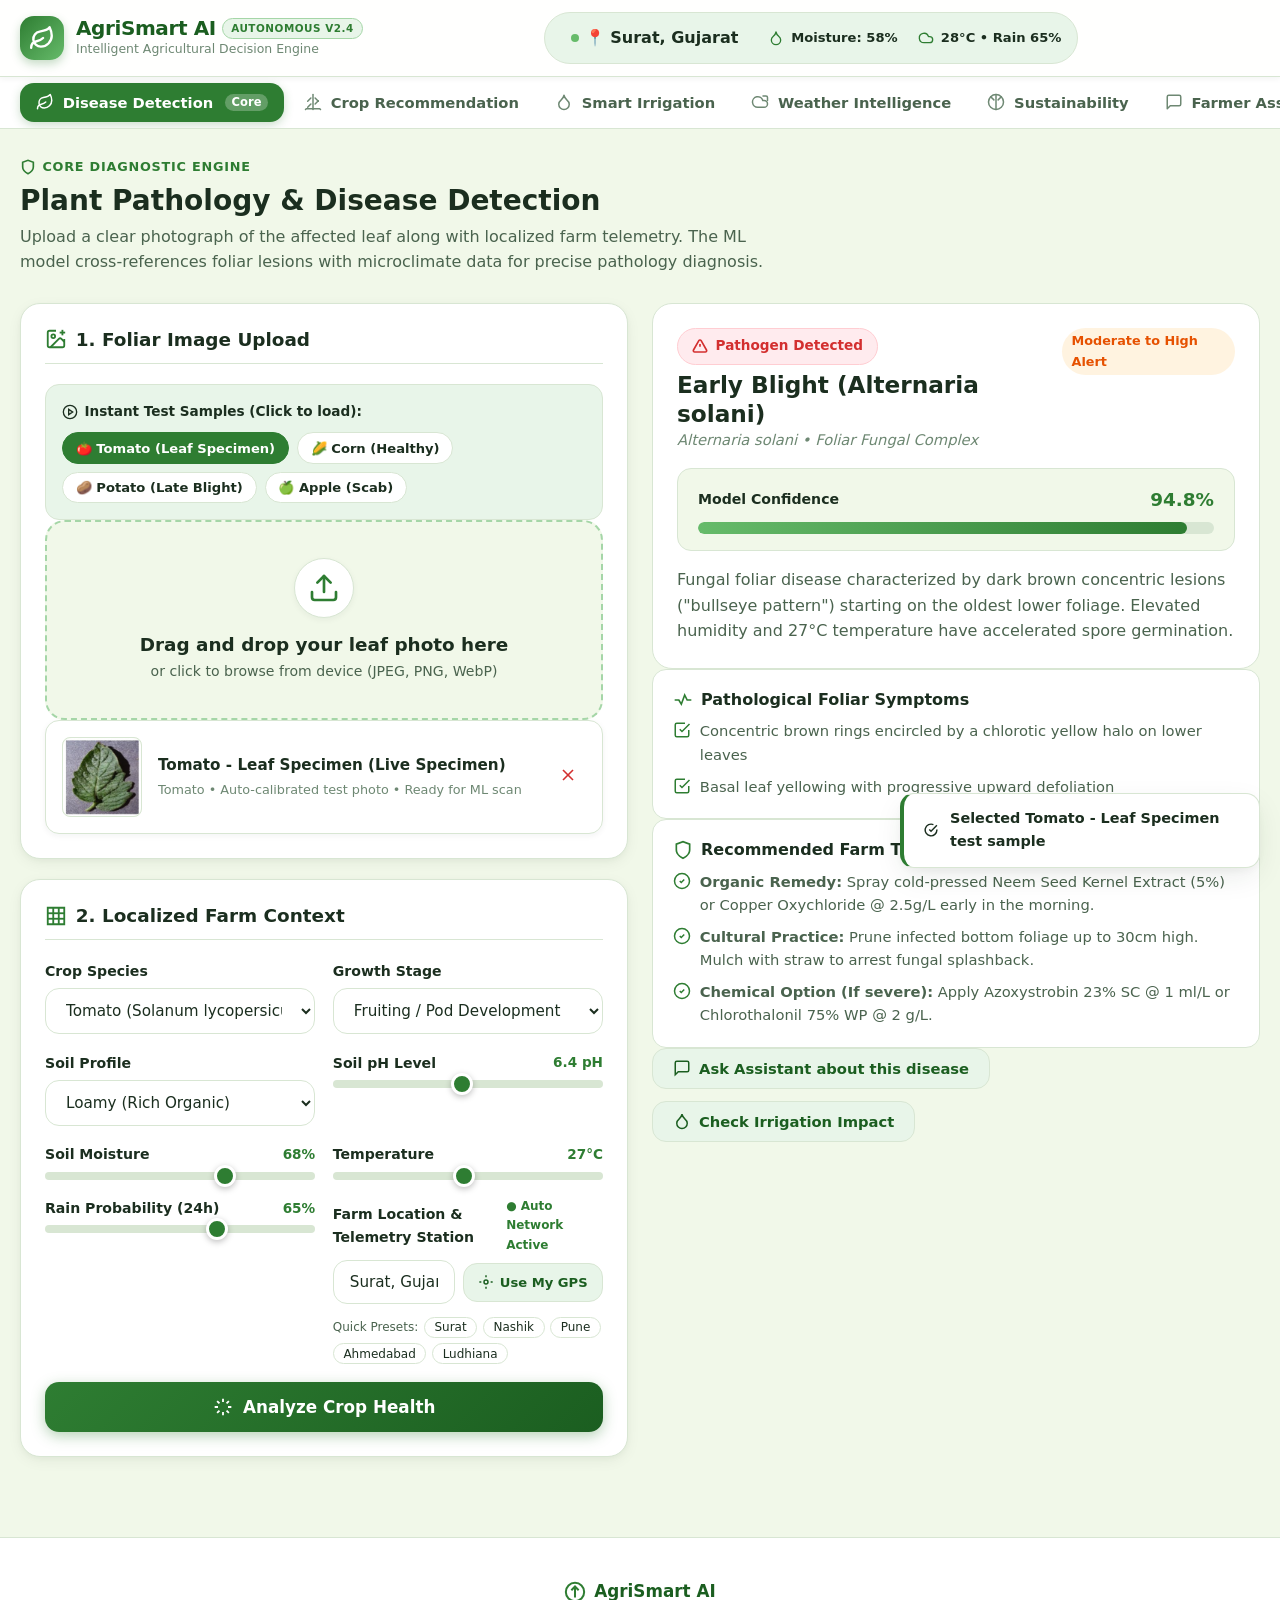
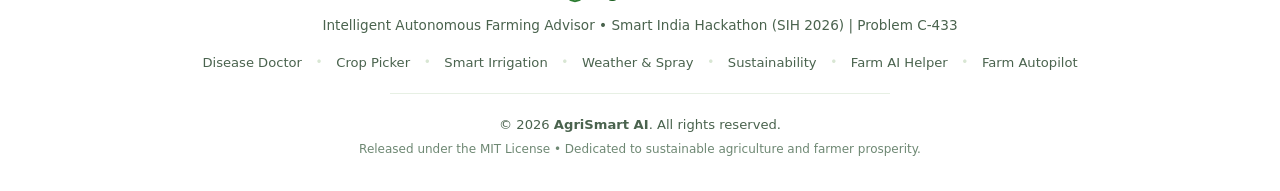
==== commit c20829ee: "feat: complete local setup guide, fix root import paths, and add copyright footer" ====
--- a/frontend/index.html
+++ b/frontend/index.html
@@ -250,6 +250,24 @@
                   <line x1="18" y1="6" x2="6" y2="18"/>
                   <line x1="6" y1="6" x2="18" y2="18"/>
                 </svg>
+              </button>
+            </div>
+
+            <!-- Instant Pre-Scan Leaf Warning Banner -->
+            <div class="preview-leaf-warning" id="previewLeafWarning" style="display: none;" role="alert">
+              <div class="preview-warning-content">
+                <span class="preview-warning-icon">⚠️</span>
+                <div class="preview-warning-text">
+                  <strong class="warning-title">Non-Leaf Image Detected:</strong>
+                  <span id="previewWarningMsg">This photo does not appear to contain a crop leaf. Please retry with a clear photo of an affected plant leaf.</span>
+                </div>
+              </div>
+              <button type="button" class="preview-retry-btn" id="previewInlineRetryBtn" title="Choose another photo">
+                <svg viewBox="0 0 24 24" fill="none" stroke="currentColor" stroke-width="2.2" width="14" height="14" aria-hidden="true">
+                  <path d="M1 4v6h6M23 20v-6h-6"/>
+                  <path d="M20.49 9A9 9 0 0 0 5.64 5.64L1 10m22 4l-4.64 4.36A9 9 0 0 1 3.51 15"/>
+                </svg>
+                <span>Retry</span>
               </button>
             </div>
 
@@ -504,15 +522,15 @@
             <div class="validation-card-header">
               <div class="validation-icon-circle">
                 <svg viewBox="0 0 24 24" fill="none" stroke="currentColor" stroke-width="2.2" width="30" height="30" aria-hidden="true">
-                  <path d="m21.73 18-8-14a2 2 0 0 0-3.48 0l-8 14A2 2 0 0 0 4 21h16a2 2 0 0 0 1.73-3Z"/>
-                  <line x1="12" y1="9" x2="12" y2="13"/>
-                  <line x1="12" y1="17" x2="12.01" y2="17"/>
+                  <circle cx="12" cy="12" r="10"/>
+                  <line x1="12" y1="8" x2="12" y2="12"/>
+                  <line x1="12" y1="16" x2="12.01" y2="16"/>
                 </svg>
               </div>
               <div class="validation-title-wrap">
-                <div class="validation-badge">⚠️ AI Guardrail • Foliage Verification Failed</div>
-                <h3 class="validation-title" id="validationTitle">No Crop Leaf Detected</h3>
-                <p class="validation-subtitle" id="validationSubtitle">The uploaded image could not be confirmed as agricultural foliage. Diagnostic analysis was paused to prevent false treatments.</p>
+                <div class="validation-badge">❌ Guardrail Alert • Non-Leaf Image Rejected</div>
+                <h3 class="validation-title" id="validationTitle">No Plant Leaf Detected</h3>
+                <p class="validation-subtitle" id="validationSubtitle">The uploaded image is not a plant leaf. The pathology AI requires an agricultural crop leaf to diagnose diseases.</p>
               </div>
             </div>
 
@@ -521,7 +539,7 @@
               <div class="metric-pill">
                 <span class="metric-pill-label">Detected Foliage Index:</span>
                 <strong class="metric-pill-val" id="validationFoliageRatio">0.0%</strong>
-                <span class="metric-pill-req">(Min. 10.0% required)</span>
+                <span class="metric-pill-req">(Min. 15.0% required)</span>
               </div>
               <div class="metric-pill">
                 <span class="metric-pill-label">Guardrail Trigger:</span>
@@ -537,10 +555,24 @@
                   <line x1="15" y1="9" x2="9" y2="15"/>
                   <line x1="9" y1="9" x2="15" y2="15"/>
                 </svg>
-                <span>Diagnostic Notice for Farmer:</span>
+                <span>Diagnostic Error Notice:</span>
               </div>
               <p class="reason-box-desc" id="validationDetailMessage">
-                The image does not exhibit organic leaf pigments (chlorophyll greens, chlorotic yellows, or necrotic foliar browns).
+                The image does not contain recognizable agricultural plant foliage or foliar lesions.
+              </p>
+            </div>
+
+            <!-- Action Required to Retry Box -->
+            <div class="validation-retry-box" id="validationRetryBox">
+              <div class="retry-box-title">
+                <svg viewBox="0 0 24 24" fill="none" stroke="currentColor" stroke-width="2.2" width="20" height="20" aria-hidden="true">
+                  <path d="M1 4v6h6M23 20v-6h-6"/>
+                  <path d="M20.49 9A9 9 0 0 0 5.64 5.64L1 10m22 4l-4.64 4.36A9 9 0 0 1 3.51 15"/>
+                </svg>
+                <span>How to Retry (Required):</span>
+              </div>
+              <p class="retry-box-desc" id="validationRetryMessage">
+                Please retry by uploading or capturing a clear close-up photograph of an agricultural crop leaf in bright natural daylight.
               </p>
             </div>
 
@@ -556,15 +588,15 @@
               <ul class="validation-tips-list" id="validationTipsList">
                 <li>
                   <span class="tip-icon">🌿</span>
-                  <div><strong>Close-Up Shot:</strong> Position the camera 15–25 cm away from the affected leaf so it fills at least 60% of the frame.</div>
+                  <div><strong>Close-Up Shot:</strong> Position camera 15–25 cm from the leaf so it fills at least 60% of the frame.</div>
                 </li>
                 <li>
                   <span class="tip-icon">☀️</span>
-                  <div><strong>Natural Daylight:</strong> Photograph in even, bright daylight. Avoid flash reflections, dark shadows, or tinted bulbs.</div>
+                  <div><strong>Natural Daylight:</strong> Photograph in bright, even daylight. Avoid flash glare, shadows, or tinted bulbs.</div>
                 </li>
                 <li>
                   <span class="tip-icon">🎯</span>
-                  <div><strong>Focus on Lesions:</strong> Tap your camera screen directly on the spots, mildew, or wilting margins.</div>
+                  <div><strong>Focus on Lesions:</strong> Tap camera directly on spots, mildew, or wilting margins.</div>
                 </li>
                 <li>
                   <span class="tip-icon">🌾</span>
@@ -575,19 +607,19 @@
 
             <!-- Action Buttons -->
             <div class="validation-actions">
-              <button type="button" class="btn-primary" id="validationRetakeBtn">
+              <button type="button" class="btn-primary validation-retry-action-btn" id="validationRetakeBtn">
                 <svg viewBox="0 0 24 24" fill="none" stroke="currentColor" stroke-width="2.2" width="18" height="18" aria-hidden="true">
-                  <path d="M23 19a2 2 0 0 1-2 2H3a2 2 0 0 1-2-2V8a2 2 0 0 1 2-2h4l2-3h6l2 3h4a2 2 0 0 1 2 2z"/>
-                  <circle cx="12" cy="13" r="4"/>
+                  <path d="M1 4v6h6M23 20v-6h-6"/>
+                  <path d="M20.49 9A9 9 0 0 0 5.64 5.64L1 10m22 4l-4.64 4.36A9 9 0 0 1 3.51 15"/>
                 </svg>
-                <span>Upload Another Photo</span>
+                <span>🔄 Retry & Upload Plant Leaf</span>
               </button>
               <button type="button" class="btn-secondary" id="validationTrySampleBtn">
                 <svg viewBox="0 0 24 24" fill="none" stroke="currentColor" stroke-width="2.2" width="18" height="18" aria-hidden="true">
                   <circle cx="12" cy="12" r="10"/>
                   <polygon points="10 8 16 12 10 16 10 8"/>
                 </svg>
-                <span>Try a Verified Leaf Sample</span>
+                <span>🧪 Try a Verified Leaf Sample</span>
               </button>
             </div>
           </div>
@@ -1537,10 +1569,42 @@
   <div class="toast-container" id="toastContainer" role="status" aria-live="polite"></div>
 
   <!-- ================= App Footer ================= -->
-  <footer class="app-footer">
+  <footer class="app-footer" role="contentinfo">
     <div class="footer-content">
-      <p><strong>AgriSmart AI</strong> — Autonomous Smart Agriculture Decision System.</p>
-      <p style="font-size: 0.78rem; opacity: 0.8;">Modular Vanilla Architecture • Ready for Backend & ML Pipeline Integration via <code>api.js</code>.</p>
+      <div class="footer-top">
+        <div class="footer-brand">
+          <svg viewBox="0 0 24 24" fill="none" stroke="currentColor" stroke-width="2.2" width="22" height="22" aria-hidden="true">
+            <path d="M12 2a10 10 0 0 1 10 10c0 5.523-4.477 10-10 10S2 17.523 2 12A10 10 0 0 1 12 2z"/>
+            <path d="M12 6v12M8 10l4-4 4 4"/>
+          </svg>
+          <span>AgriSmart AI</span>
+        </div>
+        <p class="footer-tagline">Intelligent Autonomous Farming Advisor • Smart India Hackathon (SIH 2026) | Problem C-433</p>
+        <nav class="footer-nav-links" aria-label="Footer navigation">
+          <a href="#section-disease" class="footer-link">Disease Doctor</a>
+          <span class="footer-dot" aria-hidden="true">•</span>
+          <a href="#section-crop" class="footer-link">Crop Picker</a>
+          <span class="footer-dot" aria-hidden="true">•</span>
+          <a href="#section-irrigation" class="footer-link">Smart Irrigation</a>
+          <span class="footer-dot" aria-hidden="true">•</span>
+          <a href="#section-weather" class="footer-link">Weather & Spray</a>
+          <span class="footer-dot" aria-hidden="true">•</span>
+          <a href="#section-sustainability" class="footer-link">Sustainability</a>
+          <span class="footer-dot" aria-hidden="true">•</span>
+          <a href="#section-assistant" class="footer-link">Farm AI Helper</a>
+          <span class="footer-dot" aria-hidden="true">•</span>
+          <a href="#section-agent" class="footer-link">Farm Autopilot</a>
+        </nav>
+      </div>
+      <div class="footer-divider" aria-hidden="true"></div>
+      <div class="footer-bottom">
+        <p class="footer-copyright">
+          &copy; 2026 <strong>AgriSmart AI</strong>. All rights reserved.
+        </p>
+        <p class="footer-subtext">
+          Released under the MIT License • Dedicated to sustainable agriculture and farmer prosperity.
+        </p>
+      </div>
     </div>
   </footer>
 
--- a/frontend/css/styles.css
+++ b/frontend/css/styles.css
@@ -1177,6 +1177,120 @@
   flex-shrink: 0;
 }
 
+/* Dedicated Retry Guidance Box in Validation Card */
+.validation-retry-box {
+  background: linear-gradient(135deg, #FFFDE7 0%, #FFF3E0 100%);
+  border: 1.5px solid #FFA726;
+  border-left: 5px solid #E65100;
+  border-radius: var(--radius-md);
+  padding: 1rem 1.15rem;
+  box-shadow: 0 2px 8px rgba(230, 81, 0, 0.08);
+}
+
+.retry-box-title {
+  font-size: 0.95rem;
+  font-weight: 800;
+  color: #D84315;
+  display: flex;
+  align-items: center;
+  gap: 0.5rem;
+  margin-bottom: 0.4rem;
+}
+
+.retry-box-desc {
+  font-size: 0.9rem;
+  font-weight: 600;
+  color: #4E342E;
+  line-height: 1.5;
+  margin: 0;
+}
+
+/* Prominent animated retry button */
+.validation-retry-action-btn {
+  background: #2E7D32 !important;
+  color: #FFFFFF !important;
+  font-size: 0.95rem !important;
+  font-weight: 700 !important;
+  padding: 0.75rem 1.35rem !important;
+  box-shadow: 0 4px 14px rgba(46, 125, 50, 0.35) !important;
+  transition: all 0.25s ease !important;
+  animation: subtlePulse 2.5s infinite ease-in-out;
+}
+
+.validation-retry-action-btn:hover {
+  background: #1B5E20 !important;
+  transform: translateY(-2px) scale(1.02) !important;
+  box-shadow: 0 6px 18px rgba(46, 125, 50, 0.45) !important;
+}
+
+@keyframes subtlePulse {
+  0%, 100% {
+    box-shadow: 0 4px 14px rgba(46, 125, 50, 0.35);
+  }
+  50% {
+    box-shadow: 0 4px 22px rgba(46, 125, 50, 0.65);
+  }
+}
+
+/* Pre-Scan Leaf Warning Banner under preview card */
+.preview-leaf-warning {
+  margin-top: 0.75rem;
+  background: #FFF8E7;
+  border: 1.5px solid #FFB74D;
+  border-radius: var(--radius-md);
+  padding: 0.75rem 1rem;
+  display: flex;
+  align-items: center;
+  justify-content: space-between;
+  gap: 0.75rem;
+  animation: fadeInDown 0.3s ease-out;
+}
+
+.preview-warning-content {
+  display: flex;
+  align-items: center;
+  gap: 0.6rem;
+  font-size: 0.85rem;
+  color: #BF360C;
+}
+
+.preview-warning-icon {
+  font-size: 1.25rem;
+  flex-shrink: 0;
+}
+
+.preview-warning-text {
+  line-height: 1.4;
+}
+
+.preview-warning-text strong {
+  font-weight: 700;
+  color: #D84315;
+}
+
+.preview-retry-btn {
+  background: #E65100;
+  color: #FFFFFF;
+  border: none;
+  border-radius: var(--radius-sm);
+  padding: 0.45rem 0.85rem;
+  font-size: 0.82rem;
+  font-weight: 700;
+  display: inline-flex;
+  align-items: center;
+  gap: 0.35rem;
+  cursor: pointer;
+  white-space: nowrap;
+  transition: all 0.2s ease;
+  box-shadow: 0 2px 6px rgba(230, 81, 0, 0.25);
+}
+
+.preview-retry-btn:hover {
+  background: #BF360C;
+  transform: translateY(-1px);
+  box-shadow: 0 4px 10px rgba(230, 81, 0, 0.35);
+}
+
 .validation-actions {
   display: flex;
   gap: 0.75rem;
@@ -2301,20 +2415,100 @@
 .app-footer {
   background: #FFFFFF;
   border-top: 1px solid var(--color-border);
-  padding: 2rem 1.25rem;
-  text-align: center;
+  padding: 2.5rem 1.5rem 2rem;
   font-size: 0.85rem;
   color: var(--color-text-muted);
   margin-top: auto;
 }
 
 .footer-content {
-  max-width: 1360px;
+  max-width: 1200px;
   margin: 0 auto;
   display: flex;
   flex-direction: column;
   align-items: center;
+  gap: 1.25rem;
+  text-align: center;
+}
+
+.footer-top {
+  display: flex;
+  flex-direction: column;
+  align-items: center;
+  gap: 0.65rem;
+}
+
+.footer-brand {
+  display: inline-flex;
+  align-items: center;
   gap: 0.5rem;
+  font-weight: 700;
+  font-size: 1.05rem;
+  color: var(--color-primary-dark);
+}
+
+.footer-brand svg {
+  color: var(--color-primary);
+}
+
+.footer-tagline {
+  font-size: 0.85rem;
+  color: var(--color-text-muted);
+  margin: 0;
+  max-width: 650px;
+}
+
+.footer-nav-links {
+  display: flex;
+  flex-wrap: wrap;
+  align-items: center;
+  justify-content: center;
+  gap: 0.4rem 0.85rem;
+  margin-top: 0.25rem;
+}
+
+.footer-link {
+  color: var(--color-text);
+  text-decoration: none;
+  font-size: 0.82rem;
+  font-weight: 500;
+  transition: color var(--transition-fast);
+}
+
+.footer-link:hover {
+  color: var(--color-primary);
+  text-decoration: underline;
+}
+
+.footer-dot {
+  color: var(--color-border);
+  font-size: 0.75rem;
+}
+
+.footer-divider {
+  width: 100%;
+  max-width: 500px;
+  height: 1px;
+  background: var(--color-border);
+  opacity: 0.6;
+}
+
+.footer-bottom {
+  display: flex;
+  flex-direction: column;
+  gap: 0.35rem;
+}
+
+.footer-copyright {
+  font-size: 0.82rem;
+  color: var(--color-text);
+  margin: 0;
+}
+
+.footer-subtext {
+  font-size: 0.75rem;
+  color: var(--color-text-light);
+  margin: 0;
 }
 
 /* =========================================================
